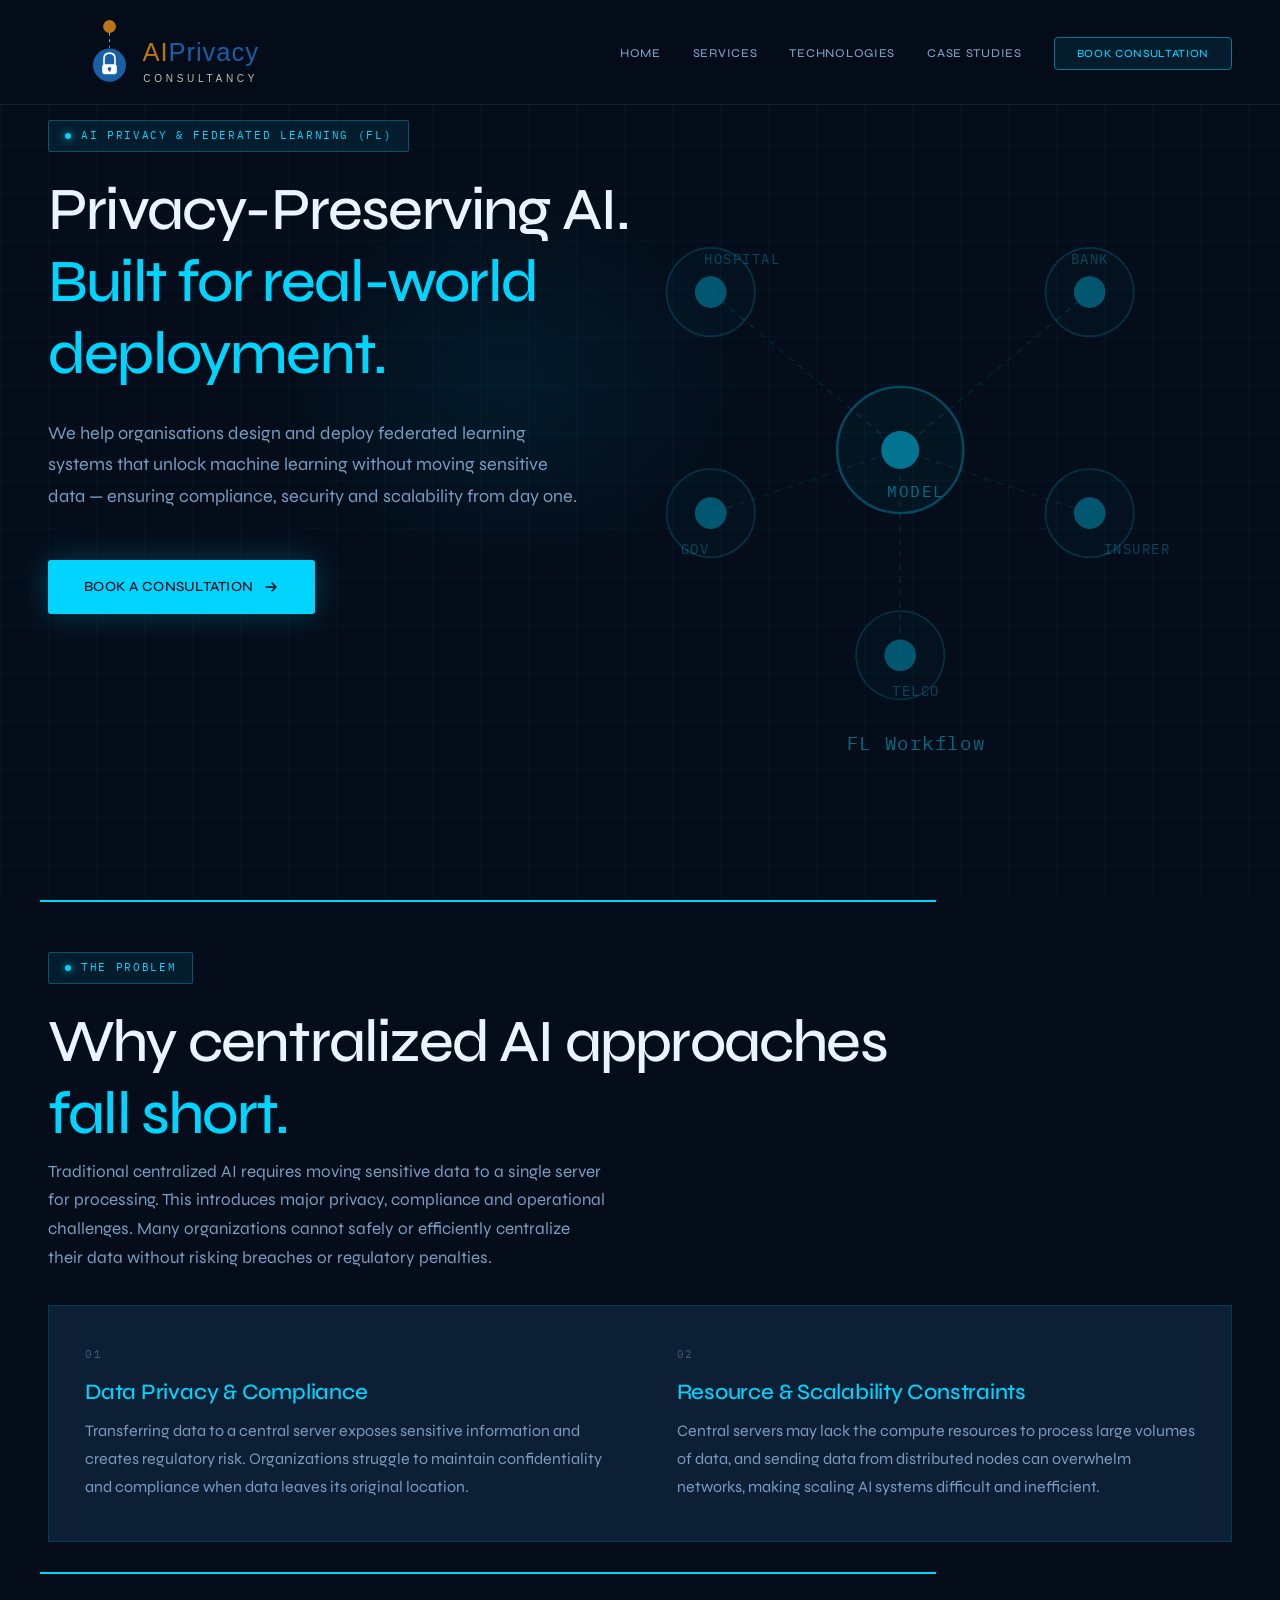
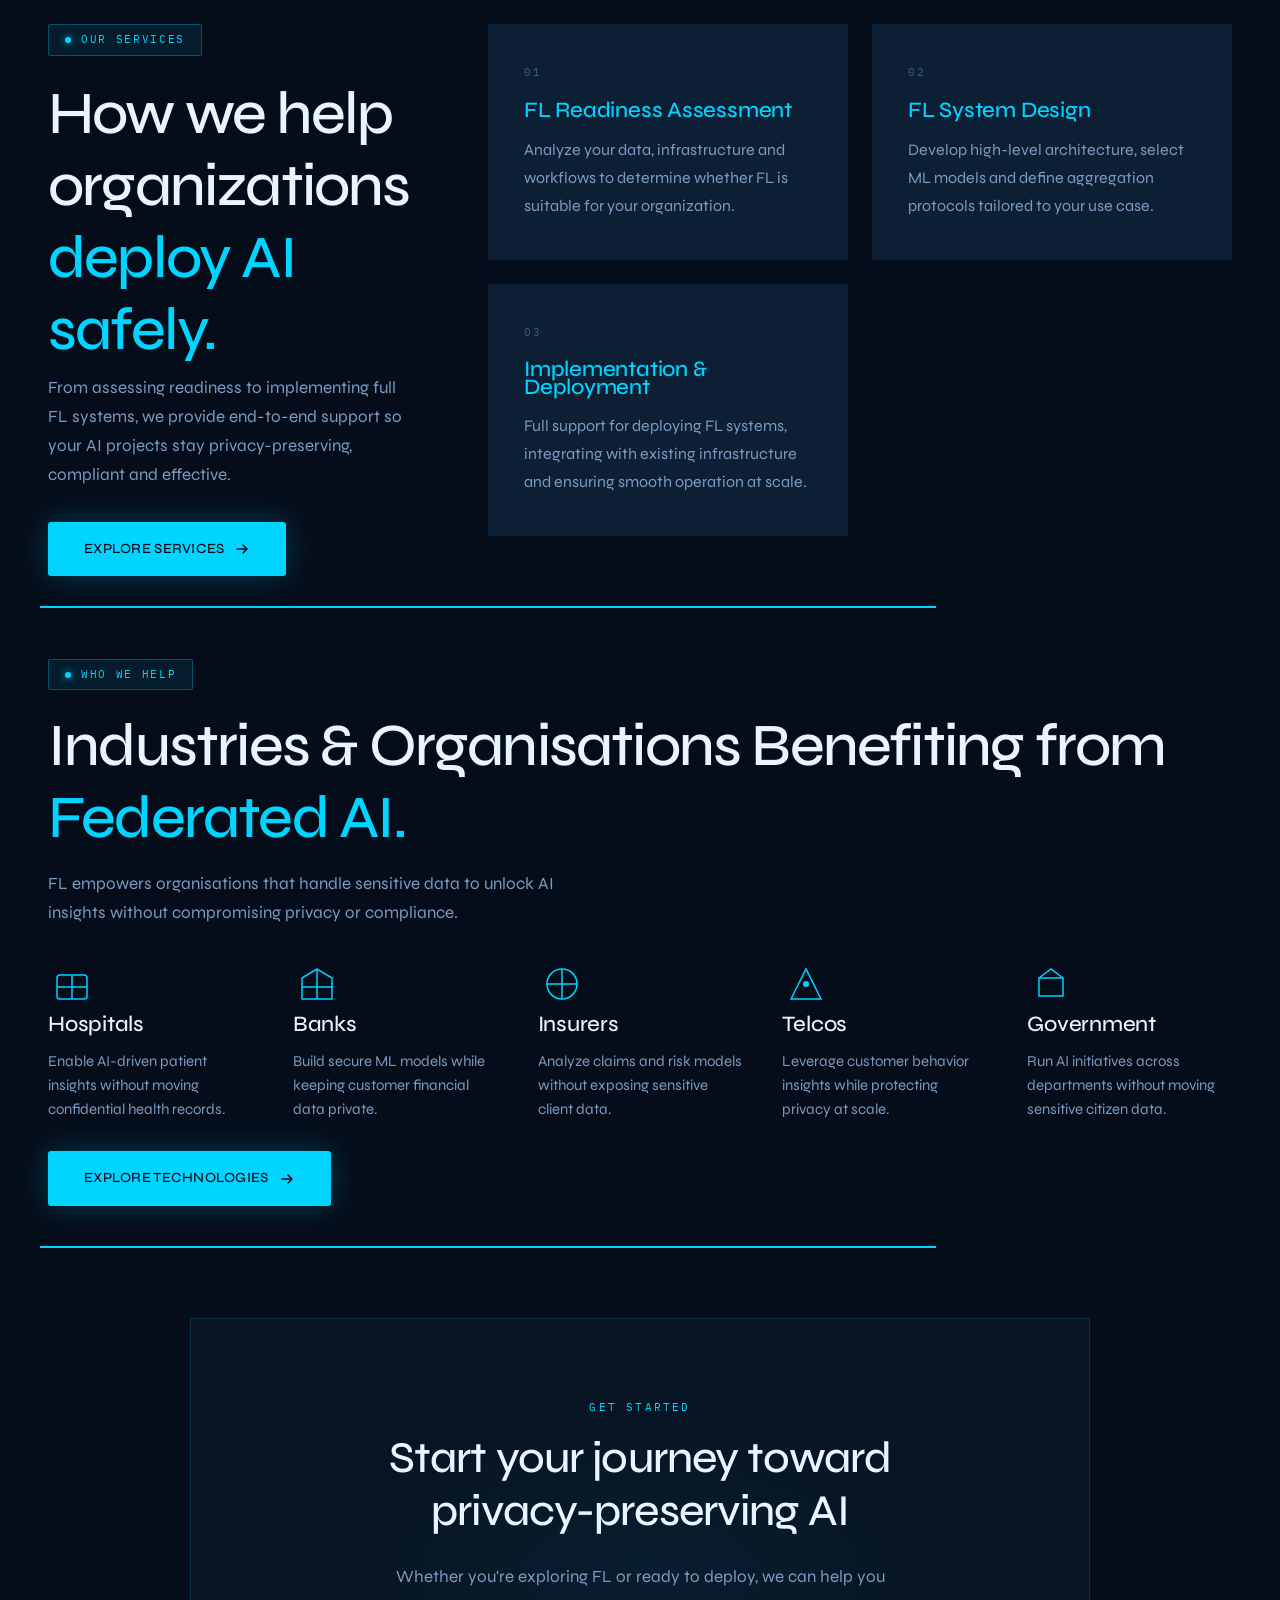
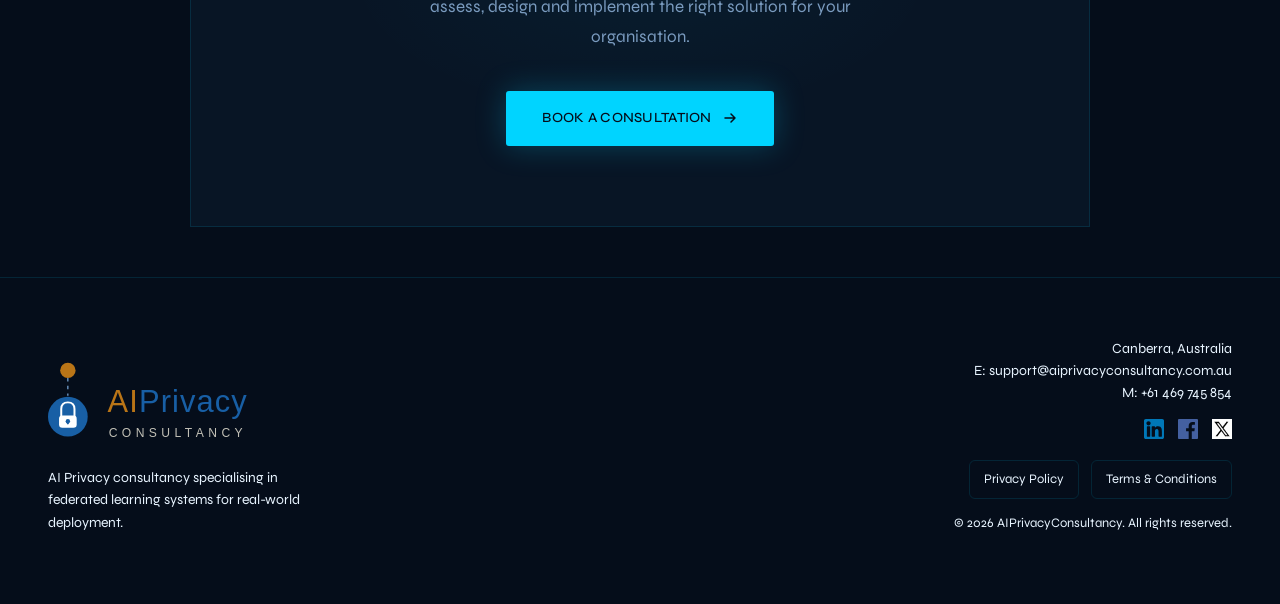
==== index.html @ d537af63 "privacy/terms page added" ====
<!DOCTYPE html>
<html lang="en">
<head>
  <meta charset="UTF-8">
  <meta name="viewport" content="width=device-width, initial-scale=1.0">
  <title>AI Privacy Consultancy</title>
  <link rel="icon" type="image/png" href="images/logo_header.png">
  <link rel="preconnect" href="https://fonts.googleapis.com">
  <link rel="preconnect" href="https://fonts.gstatic.com" crossorigin>
  <link href="https://fonts.googleapis.com/css2?family=Syne:wght@400;500;600;700;800&family=IBM+Plex+Mono:wght@300;400;500&display=swap" rel="stylesheet">
  
  <link rel="stylesheet" href="style.css">
</head>

<!-- ########################################################## -->

<body>

  <nav>
    <a href="index.html" class="logo">
      <img src="images/logo_2-cropped.svg" alt="AI Privacy Consultancy Logo" class="logo-img">
    </a>
    <ul>
      <li><a href="index.html">Home</a></li>
      <li><a href="services.html">Services</a></li>
      <li><a href="technologies.html">Technologies</a></li>
      <li><a href="case-studies.html">Case Studies</a></li>
      <li><a href="contact.html" class="nav-cta">Book Consultation</a></li>
    </ul>
  </nav>

  <!-- ########################################################## -->

  <section style="min-height:100vh; display:flex; align-items:flex-start; padding:120px 48px 80px;">
    <div class="glow-orb" style="width:500px; height:400px; top:20%; left:40%; transform:translateX(-50%);"></div>

    <div style="max-width:680px; position:relative; z-index:2; flex-shrink:0;">
      <div class="hero-badge">
        <span class="pulse-dot"></span>
         AI Privacy &amp; Federated Learning (FL)
      </div>

      <h1>
      Privacy-Preserving AI.<br>
      <span class="accent">Built for real-world deployment.</span>
      </h1>

      <!-- Subtext -->
      <p style="font-size:18px; max-width:540px; margin:28px 0 48px;">
        We help organisations design and deploy federated learning systems that unlock machine learning without moving sensitive data — ensuring compliance, security and scalability from day one.
      </p>

      <div style="display:flex; gap:16px; align-items:center; flex-wrap:wrap;">
        <a href="contact.html" class="btn-primary">
          Book a consultation
          <svg width="16" height="16" viewBox="0 0 16 16" fill="none"><path d="M3 8h10M9 4l4 4-4 4" stroke="currentColor" stroke-width="1.5" stroke-linecap="round" stroke-linejoin="round"/></svg>
        </a>
      </div>

    </div>

    
    <svg style="position:absolute; right:5%; top:50%; transform:translateY(-50%); width:600px; height:600px; opacity:0.6; pointer-events:none; z-index:1;" viewBox="0 0 380 380" fill="none">
      <line x1="180" y1="190" x2="60"  y2="90"  stroke="rgba(0,212,255,0.2)" stroke-width="1" stroke-dasharray="4 4"/>
      <line x1="180" y1="190" x2="300" y2="90"  stroke="rgba(0,212,255,0.2)" stroke-width="1" stroke-dasharray="4 4"/>
      <line x1="180" y1="190" x2="60"  y2="230" stroke="rgba(0,212,255,0.15)" stroke-width="1" stroke-dasharray="4 4"/>
      <line x1="180" y1="190" x2="300" y2="230" stroke="rgba(0,212,255,0.15)" stroke-width="1" stroke-dasharray="4 4"/>
      <line x1="180" y1="190" x2="180" y2="320" stroke="rgba(0,212,255,0.2)" stroke-width="1" stroke-dasharray="4 4"/>
      <circle cx="180" cy="190" r="40" fill="rgba(0,212,255,0.07)" stroke="rgba(0,212,255,0.5)" stroke-width="1.5"/>
      <circle cx="180" cy="190" r="12"  fill="rgba(0,212,255,0.85)"/>
      <circle cx="60"  cy="90"  r="28" fill="rgba(0,212,255,0.05)" stroke="rgba(0,212,255,0.3)" stroke-width="1"/>
      <circle cx="60"  cy="90"  r="10"  fill="rgba(0,212,255,0.6)"/>
      <circle cx="300" cy="90"  r="28" fill="rgba(0,212,255,0.05)" stroke="rgba(0,212,255,0.3)" stroke-width="1"/>
      <circle cx="300" cy="90"  r="10"  fill="rgba(0,212,255,0.6)"/>
      <circle cx="60"  cy="230" r="28" fill="rgba(0,212,255,0.05)" stroke="rgba(0,212,255,0.3)" stroke-width="1"/>
      <circle cx="60"  cy="230" r="10"  fill="rgba(0,212,255,0.6)"/>
      <circle cx="300" cy="230" r="28" fill="rgba(0,212,255,0.05)" stroke="rgba(0,212,255,0.3)" stroke-width="1"/>
      <circle cx="300" cy="230" r="10"  fill="rgba(0,212,255,0.6)"/>
      <circle cx="180" cy="320" r="28" fill="rgba(0,212,255,0.05)" stroke="rgba(0,212,255,0.3)" stroke-width="1"/>
      <circle cx="180" cy="320" r="10"  fill="rgba(0,212,255,0.6)"/>
      <text x="80"  y="72"  text-anchor="middle" font-family="IBM Plex Mono,monospace" font-size="9" fill="rgba(0,212,255,0.5)" letter-spacing="1">HOSPITAL</text>
      <text x="300" y="72"  text-anchor="middle" font-family="IBM Plex Mono,monospace" font-size="9" fill="rgba(0,212,255,0.5)" letter-spacing="1">BANK</text>
      <text x="50"  y="256" text-anchor="middle" font-family="IBM Plex Mono,monospace" font-size="9" fill="rgba(0,212,255,0.5)" letter-spacing="1">GOV</text>
      <text x="330" y="256" text-anchor="middle" font-family="IBM Plex Mono,monospace" font-size="9" fill="rgba(0,212,255,0.5)" letter-spacing="1">INSURER</text>
      <text x="190" y="346" text-anchor="middle" font-family="IBM Plex Mono,monospace" font-size="9" fill="rgba(0,212,255,0.5)" letter-spacing="1">TELCO</text>
      <text x="190" y="220" text-anchor="middle" font-family="IBM Plex Mono,monospace" font-size="10" fill="rgba(0,212,255,0.8)" letter-spacing="1">MODEL</text>
      <text x="190" y="380" text-anchor="middle" font-family="IBM Plex Mono,monospace" font-size="12" fill="rgba(0,212,255,0.8)" letter-spacing="1">FL Workflow</text>
      <circle cx="190" cy="190" r="50" fill="none" stroke="rgba(0,212,255,0.1)" stroke-width="1">
        <animate attributeName="r" values="50;72;50" dur="4s" repeatCount="indefinite"/>
        <animate attributeName="opacity" values="0.3;0;0.3" dur="4s" repeatCount="indefinite"/>
      </circle>
    </svg>
    
  </section>

  <hr>

  <!-- ########################################################## -->

  <section style="display:flex; flex-direction:column; align-items:flex-start; padding:30px 48px;">

  <!-- Section Label -->
  <div class="hero-badge">
        <span class="pulse-dot"></span>
         The Problem
  </div>

  <h1>
      Why centralized AI approaches<br>
      <span class="accent"> fall short.</span>
  </h1>
  
  <!-- Subtext -->
  <p class="section-sub">
    Traditional centralized AI requires moving sensitive data to a single server for processing. This introduces major privacy, compliance and operational challenges. Many organizations cannot safely or efficiently centralize their data without risking breaches or regulatory penalties.
  </p>
  
  <!-- Problem Points Grid -->
  <div class="services-grid">
    <div class="service-card fade-up stagger-1">
      <div class="service-num">01</div>
      <h3 class="accent"> Data Privacy & Compliance</h3>
      <p>Transferring data to a central server exposes sensitive information and creates regulatory risk. Organizations struggle to maintain confidentiality and compliance when data leaves its original location.</p>
    </div>
    <div class="service-card fade-up stagger-2">
      <div class="service-num">02</div>
      <h3  class="accent"> Resource & Scalability Constraints</h3>
      <p>Central servers may lack the compute resources to process large volumes of data, and sending data from distributed nodes can overwhelm networks, making scaling AI systems difficult and inefficient.</p>
    </div>
  </div>

</section>

 <hr>

  <!-- ########################################################## -->

 <section style="padding:30px 48px; display:flex; align-items:flex-start; gap:80px;">

  <!-- Left Column: Intro + Button -->
  <div style="flex:1 1 320px; max-width:360px;">
    

    <div class="hero-badge">
        <span class="pulse-dot"></span>
         Our Services
  </div>

    <h1>
      How we help organizations<br>
      <span class="accent"> deploy AI safely.</span>
    </h1>
    <p class="section-sub">
      From assessing readiness to implementing full FL systems, we provide end-to-end support so your AI projects stay privacy-preserving, compliant and effective.
    </p>
    <a href="services.html" class="btn-primary">
      Explore Services
      <svg width="16" height="16" viewBox="0 0 16 16" fill="none"><path d="M3 8h10M9 4l4 4-4 4" stroke="currentColor" stroke-width="1.5" stroke-linecap="round" stroke-linejoin="round"/></svg>
    </a>
  </div>

  <!-- Right Column: Services Cards -->
  <div style="flex:2 1 580px; display:grid; grid-template-columns:repeat(auto-fit, minmax(240px, 1fr)); gap:24px;">
    
    <div class="service-card fade-up stagger-1">
      <div class="service-num">01</div>
      <h3 class="accent"> FL Readiness Assessment</h3>
      <p>Analyze your data, infrastructure and workflows to determine whether FL is suitable for your organization.</p>
    </div>
    
    
    <div class="service-card fade-up stagger-3">
      <div class="service-num">02</div>
      <h3 class="accent"> FL System Design</h3>
      <p>Develop high-level architecture, select ML models and define aggregation protocols tailored to your use case.</p>
    </div>
    
    <div class="service-card fade-up stagger-4">
      <div class="service-num">03</div>
      <h3 class="accent"> Implementation & Deployment</h3>
      <p>Full support for deploying FL systems, integrating with existing infrastructure and ensuring smooth operation at scale.</p>
    </div>

  </div>

</section>

<hr>

<!-- ########################################################## -->

  <section class="who-we-help-section">
  <div class="section-inner">
    <!-- Section Label -->
    <div class="hero-badge">
      <span class="pulse-dot"></span>
      Who We Help
    </div>

    <!-- Heading -->
    <h1>
      Industries & Organisations Benefiting from
      <span class="accent" style="display:block;">Federated AI.</span>
    </h1>
    
    <!-- Subtext -->
    <p class="section-sub">
      FL empowers organisations that handle sensitive data to unlock AI insights without compromising privacy or compliance.
    </p>
    
    <!-- Grid -->
    <div class="who-help-grid">
      <!-- Hospitals -->
      <div class="who-help-card">
        <svg width="48" height="48" viewBox="0 0 64 64" fill="none">
          <rect x="12" y="20" width="40" height="32" rx="4" stroke="#00D4FF" stroke-width="2"/>
          <line x1="32" y1="20" x2="32" y2="52" stroke="#00D4FF" stroke-width="2"/>
          <line x1="12" y1="36" x2="52" y2="36" stroke="#00D4FF" stroke-width="2"/>
        </svg>
        <h3>Hospitals</h3>
        <p>Enable AI-driven patient insights without moving confidential health records.</p>
      </div>
      <!-- Banks -->
      <div class="who-help-card">
        <svg width="48" height="48" viewBox="0 0 64 64" fill="none">
          <polygon points="32,12 12,24 12,52 52,52 52,24" stroke="#00D4FF" stroke-width="2" fill="none"/>
          <line x1="32" y1="12" x2="32" y2="52" stroke="#00D4FF" stroke-width="2"/>
          <line x1="12" y1="36" x2="52" y2="36" stroke="#00D4FF" stroke-width="2"/>
        </svg>
        <h3>Banks</h3>
        <p>Build secure ML models while keeping customer financial data private.</p>
      </div>

      <!-- Insurers -->
      <div class="who-help-card">
        <svg width="48" height="48" viewBox="0 0 64 64" fill="none">
          <circle cx="32" cy="32" r="20" stroke="#00D4FF" stroke-width="2" fill="none"/>
          <line x1="32" y1="12" x2="32" y2="52" stroke="#00D4FF" stroke-width="2"/>
          <line x1="12" y1="32" x2="52" y2="32" stroke="#00D4FF" stroke-width="2"/>
        </svg>
        <h3>Insurers</h3>
        <p>Analyze claims and risk models without exposing sensitive client data.</p>
      </div>

      <!-- Telcos -->
      <div class="who-help-card">
        <svg width="48" height="48" viewBox="0 0 64 64" fill="none">
          <path d="M12 52 L32 12 L52 52 Z" stroke="#00D4FF" stroke-width="2" fill="none"/>
          <circle cx="32" cy="32" r="4" fill="#00D4FF"/>
        </svg>
        <h3>Telcos</h3>
        <p>Leverage customer behavior insights while protecting privacy at scale.</p>
      </div>

      <!-- Government -->
      <div class="who-help-card">
        <svg width="48" height="48" viewBox="0 0 64 64" fill="none">
          <rect x="16" y="24" width="32" height="24" stroke="#00D4FF" stroke-width="2" fill="none"/>
          <path d="M16 24 L32 12 L48 24" stroke="#00D4FF" stroke-width="2" fill="none"/>
        </svg>
        <h3>Government</h3>
        <p>Run AI initiatives across departments without moving sensitive citizen data.</p>
      </div>
    </div>
  </div>

  <a href="technologies.html" class="btn-primary" style="margin-left: 48px; margin-top: 30px;">
  Explore Technologies
  <svg width="16" height="16" viewBox="0 0 16 16" fill="none">
    <path d="M3 8h10M9 4l4 4-4 4" stroke="currentColor" stroke-width="1.5" stroke-linecap="round" stroke-linejoin="round"/>
  </svg>
</a>

</section>

 <hr>

 <!-- ########################################################## -->

<section style="padding:50px 48px; display:flex; justify-content:center; align-items:center;">
  
  <div style="position:relative; max-width:900px; width:100%; text-align:center; padding:80px 48px; border:1px solid var(--border); background:var(--navy-2); overflow:hidden;">
    
    <!-- Subtle glow background -->
    <div class="glow-orb" style="width:600px; height:300px; top:50%; left:50%; transform:translate(-50%, -50%); opacity:0.6;"></div>

    <!-- Content -->
    <div style="position:relative; z-index:2;">
      
      <span class="section-label">Get Started</span>
      
      <h2 style="max-width:640px; margin:0 auto 24px;">
        Start your journey toward privacy-preserving AI
      </h2>
      
      <p style="max-width:520px; margin:0 auto 40px; font-size:17px;">
        Whether you're exploring FL or ready to deploy, we can help you assess, design and implement the right solution for your organisation.
      </p>

      <!-- CTA Buttons -->
      <div style="display:flex; justify-content:center; gap:16px; flex-wrap:wrap;">
        
        <a href="contact.html" class="btn-primary">
          Book a consultation
          <svg width="16" height="16" viewBox="0 0 16 16" fill="none">
            <path d="M3 8h10M9 4l4 4-4 4" stroke="currentColor" stroke-width="1.5" stroke-linecap="round" stroke-linejoin="round"/>
          </svg>
        </a>

      </div>

    </div>

  </div>

</section>


 <!-- ########################################################## -->

<footer style="padding:60px 48px 30px; border-top:1px solid var(--border); background:var(--navy);">
  
  <!-- Top Row -->
  <div style="display:flex; justify-content:space-between; align-items:flex-end; flex-wrap:wrap; gap:40px; margin-bottom:40px;">
    
    <!-- Left: Logo + Tagline -->
    <div style="max-width:260px;">
      <div class="logo" style="margin-bottom:16px;">
        <img src="images/logo_2-cropped.svg" alt="AI Privacy Consultancy Logo" style="width:200px; height:100px;">
        
      </div>
      <p style="font-size:14px; line-height:1.6; color:var(--text-dim);">
        AI Privacy consultancy specialising in federated learning systems for real-world deployment.
      </p>
    </div>

    <!-- Right: Links -->
    <!-- Right: Contact + Links -->
<div style="display:flex; flex-direction:column; gap:14px; align-items:flex-end; text-align:right;">

  <!-- Contact Info -->
  <div style="font-size:14px; color:var(--text-dim); line-height:1.6;">
    <div>Canberra, Australia</div>
    <div>E: <a href="mailto:support@aiprivacyconsultancy.com.au" style="color:var(--text-dim); text-decoration:none;">support@aiprivacyconsultancy.com.au</a></div>
    <div>M: <a href="tel:+61469745854" style="color:var(--text-dim); text-decoration:none;">+61 469 745 854</a></div>
  </div>

  <!-- Social Icons -->
  <div style="display:flex; gap:14px;">
    <a href="https://www.linkedin.com/company/aiprivacyconsultancy/about/" target="_blank">
      <img src="images/linkedin.svg" alt="LinkedIn" style="width:20px;">
    </a>
    <a href="https://www.facebook.com/people/AIPrivacyConsultancy/61576410366729/" target="_blank">
      <img src="images/facebook.svg" alt="Facebook" style="width:20px;">
    </a>
    <a href="#" target="_blank">
      <img src="images/x_logo.svg" alt="X" style="width:20px;">
    </a>
  </div>

  <!-- Policy Buttons -->
<div style="display:flex; gap:12px; justify-content:flex-end; flex-wrap:wrap;">
  <a href="privacy.html" 
     style="font-size:13px; padding:8px 14px; border:1px solid var(--border); border-radius:6px; text-decoration:none; color:var(--text-dim); transition:all 0.2s;">
    Privacy Policy
  </a>

  <a href="terms.html" 
     style="font-size:13px; padding:8px 14px; border:1px solid var(--border); border-radius:6px; text-decoration:none; color:var(--text-dim); transition:all 0.2s;">
    Terms & Conditions
  </a>
</div>

  <!-- Copyright -->
  <span style="font-size:13px; color:var(--text-dim);">
    © 2026 AIPrivacyConsultancy. All rights reserved.
  </span>

</div>

  </div>

</footer>

  <script>
    const obs = new IntersectionObserver(
      entries => entries.forEach(e => e.isIntersecting && e.target.classList.add('visible')),
      { threshold: 0.1 }
    );
    document.querySelectorAll('.fade-up').forEach(el => obs.observe(el));
  </script>

</body>
</html>
---- style.css ----
*, *::before, *::after { box-sizing: border-box; margin: 0; padding: 0; }
    html { scroll-behavior: smooth; }
    a { text-decoration: none; }

    :root {
      --navy:          #050d1a;
      --navy-2:        #081525;
      --navy-3:        #0d1f35;
      --navy-4:        #132840;
      --cyan:          #00d4ff;
      --cyan-dim:      rgba(0,212,255,0.15);
      --cyan-glow:     rgba(0,212,255,0.08);
      --cyan-mid:      rgba(0,212,255,0.5);
      --text-primary:  #e8f4ff;
      --text-secondary:#7a9bbf;
      --text-muted:    #3d5a7a;
      --border:        rgba(0,212,255,0.12);
      --border-bright: rgba(0,212,255,0.3);
      --grid:          rgba(0,212,255,0.04);
      --font-display:  'Syne', sans-serif;
      --font-mono:     'IBM Plex Mono', monospace;
    }

    body {
      font-family: var(--font-display);
      background: var(--navy);
      color: var(--text-primary);
      overflow-x: hidden;
      line-height: 1.6;
    }

    body::before {
      content: '';
      position: fixed;
      inset: 0;
      background-image:
        linear-gradient(var(--grid) 1px, transparent 1px),
        linear-gradient(90deg, var(--grid) 1px, transparent 1px);
      background-size: 48px 48px;
      pointer-events: none;
      z-index: 0;
    }

    h1 {
      font-family: var(--font-display);
      font-size: 60px;
      font-weight: 500;
      line-height: 1.2;
      letter-spacing: -0.03em;
      color: var(--text-primary);

      margin-bottom: 8px;
    }
    .orange-text {
      color: #FFA95C; /* orange */
    }

    h2 {
      font-family: var(--font-display);
      font-size: 44px;
      font-weight: 500;
      line-height: 1.2;
      letter-spacing: -0.02em;
      color: var(--text-primary);
    }
    h3 {
      font-family: var(--font-display);
      font-size: 22px;
      font-weight: 500;
      line-height: 0.8;
      letter-spacing: -0.01em;
      color: var(--text-primary);
      margin-bottom: 16px; /* gap below the h3 */
    }

    hr {
        border: none;         /* remove default border */
        height: 2px;          /* thickness of the line */
        background-color: #00d4ff; /* match your accent color */
         margin: 0 0 20px 40px;
        width: 70%;           /* optional: make it shorter than full width */
    }

    .short-line {
      height: 2px;
      width: 500px;
      background-color: #00d4ff;
      margin: 30 60 20px 40px;
      margin-left: 0;
      border: none;
    }

    
    p { font-size: 16px; color: var(--text-secondary); line-height: 1.75; }
    .accent { color: var(--cyan); }

    /* ── Horizontal: rows slide apart ── */
@keyframes hRow1 {
  0%,30%  { transform:translateY(0); }
  60%,90% { transform:translateY(-28px); }
  95%,100%{ transform:translateY(0); }
}
@keyframes hRow2 {
  0%,100% { transform:translateY(0); }
}
@keyframes hRow3 {
  0%,30%  { transform:translateY(0); }
  60%,90% { transform:translateY(28px); }
  95%,100%{ transform:translateY(0); }
}
.hr1 { animation: hRow1 3.6s ease-in-out infinite; }
.hr2 { animation: hRow2 3.6s ease-in-out infinite; }
.hr3 { animation: hRow3 3.6s ease-in-out infinite; }

/* ── Vertical: columns slide apart ── */
@keyframes vCol1 {
  0%,30%  { transform:translateX(0); }
  60%,90% { transform:translateX(-26px); }
  95%,100%{ transform:translateX(0); }
}
@keyframes vCol2 {
  0%,100% { transform:translateX(0); }
}
@keyframes vCol3 {
  0%,30%  { transform:translateX(0); }
  60%,90% { transform:translateX(26px); }
  95%,100%{ transform:translateX(0); }
}
.vc1 { animation: vCol1 3.6s ease-in-out infinite; }
.vc2 { animation: vCol2 3.6s ease-in-out infinite; }
.vc3 { animation: vCol3 3.6s ease-in-out infinite; }

/* ── Hybrid: blocks scatter ── */
@keyframes cTL {
  0%,30%  { transform:translate(0,0); }
  60%,90% { transform:translate(-20px,-18px); }
  95%,100%{ transform:translate(0,0); }
}
@keyframes cTR {
  0%,30%  { transform:translate(0,0); }
  60%,90% { transform:translate(20px,-18px); }
  95%,100%{ transform:translate(0,0); }
}
@keyframes cBL {
  0%,30%  { transform:translate(0,0); }
  60%,90% { transform:translate(-20px,18px); }
  95%,100%{ transform:translate(0,0); }
}
@keyframes cBR {
  0%,30%  { transform:translate(0,0); }
  60%,90% { transform:translate(20px,18px); }
  95%,100%{ transform:translate(0,0); }
}
.cTL { animation: cTL 3.6s ease-in-out infinite; }
.cTR { animation: cTR 3.6s ease-in-out infinite; }
.cBL { animation: cBL 3.6s ease-in-out infinite; }
.cBR { animation: cBR 3.6s ease-in-out infinite; }

/* ── Differential Privacy: dots jitter ── */
@keyframes dpDot1 {
  0%,100% { transform:translate(0,0);      opacity:0.9; }
  25%     { transform:translate(6px,-8px); opacity:0.5; }
  50%     { transform:translate(-4px,5px); opacity:0.7; }
  75%     { transform:translate(8px,3px);  opacity:0.5; }
}
@keyframes dpDot2 {
  0%,100% { transform:translate(0,0);       opacity:0.9; }
  25%     { transform:translate(-7px,5px);  opacity:0.5; }
  50%     { transform:translate(5px,-6px);  opacity:0.7; }
  75%     { transform:translate(-3px,8px);  opacity:0.5; }
}
@keyframes dpDot3 {
  0%,100% { transform:translate(0,0);        opacity:0.9; }
  25%     { transform:translate(4px,7px);    opacity:0.5; }
  50%     { transform:translate(-6px,-4px);  opacity:0.7; }
  75%     { transform:translate(7px,-6px);   opacity:0.5; }
}
@keyframes dpDot4 {
  0%,100% { transform:translate(0,0);        opacity:0.9; }
  25%     { transform:translate(-5px,-6px);  opacity:0.5; }
  50%     { transform:translate(8px,4px);    opacity:0.7; }
  75%     { transform:translate(-6px,-3px);  opacity:0.5; }
}
@keyframes dpDot5 {
  0%,100% { transform:translate(0,0);       opacity:0.9; }
  25%     { transform:translate(7px,6px);   opacity:0.5; }
  50%     { transform:translate(-5px,7px);  opacity:0.7; }
  75%     { transform:translate(4px,-8px);  opacity:0.5; }
}
@keyframes dpDot6 {
  0%,100% { transform:translate(0,0);        opacity:0.9; }
  25%     { transform:translate(-8px,3px);   opacity:0.5; }
  50%     { transform:translate(6px,-5px);   opacity:0.7; }
  75%     { transform:translate(-4px,6px);   opacity:0.5; }
}
.dp1 { animation: dpDot1 2.8s ease-in-out infinite; }
.dp2 { animation: dpDot2 2.8s ease-in-out infinite 0.3s; }
.dp3 { animation: dpDot3 2.8s ease-in-out infinite 0.6s; }
.dp4 { animation: dpDot4 2.8s ease-in-out infinite 0.9s; }
.dp5 { animation: dpDot5 2.8s ease-in-out infinite 1.2s; }
.dp6 { animation: dpDot6 2.8s ease-in-out infinite 1.5s; }

/* ── Masking: values redact in sequence ── */
@keyframes maskFade {
  0%,15%  { opacity:1; }
  30%,85% { opacity:0; }
  100%    { opacity:1; }
}
@keyframes maskBar {
  0%,15%  { opacity:0; }
  30%,85% { opacity:1; }
  100%    { opacity:0; }
}
.mv1 { animation: maskFade 4s ease-in-out infinite 0s; }
.mb1 { animation: maskBar  4s ease-in-out infinite 0s; }
.mv2 { animation: maskFade 4s ease-in-out infinite 0.6s; }
.mb2 { animation: maskBar  4s ease-in-out infinite 0.6s; }
.mv3 { animation: maskFade 4s ease-in-out infinite 1.2s; }
.mb3 { animation: maskBar  4s ease-in-out infinite 1.2s; }
.mv4 { animation: maskFade 4s ease-in-out infinite 1.8s; }
.mb4 { animation: maskBar  4s ease-in-out infinite 1.8s; }

/* ── Homomorphic Encryption ── */
@keyframes heLockPulse {
  0%,100% { stroke:rgba(255,107,43,0.5); }
  50%     { stroke:rgba(255,107,43,1); }
}
@keyframes heFlowIn {
  0%    { transform:translateX(0);    opacity:1; }
  40%   { transform:translateX(28px); opacity:0; }
  41%   { transform:translateX(0);    opacity:0; }
  100%  { transform:translateX(0);    opacity:1; }
}
@keyframes heFlowOut {
  0%,50% { transform:translateX(0);    opacity:0; }
  55%    { transform:translateX(-10px);opacity:0; }
  90%    { transform:translateX(28px); opacity:1; }
  100%   { transform:translateX(28px); opacity:1; }
}
@keyframes heGlow {
  0%,100% { fill:rgba(255,107,43,0.06); }
  50%     { fill:rgba(255,107,43,0.14); }
}
.he-lock { animation: heLockPulse 2s ease-in-out infinite; }
.he-box  { animation: heGlow      2s ease-in-out infinite; }
.he-in   { animation: heFlowIn    3s ease-in-out infinite; }
.he-out  { animation: heFlowOut   3s ease-in-out infinite; }

/* ── FedAvg: arrows flow in, server pulses ── */
@keyframes fedAvgFlow1 {
  0%,20%  { stroke-dashoffset:60; opacity:0.2; }
  50%,80% { stroke-dashoffset:0;  opacity:1; }
  100%    { stroke-dashoffset:60; opacity:0.2; }
}
@keyframes fedAvgFlow2 {
  0%,20%  { stroke-dashoffset:60; opacity:0.2; }
  50%,80% { stroke-dashoffset:0;  opacity:1; }
  100%    { stroke-dashoffset:60; opacity:0.2; }
}
@keyframes fedAvgFlow3 {
  0%,20%  { stroke-dashoffset:60; opacity:0.2; }
  50%,80% { stroke-dashoffset:0;  opacity:1; }
  100%    { stroke-dashoffset:60; opacity:0.2; }
}
@keyframes fedAvgFlow4 {
  0%,20%  { stroke-dashoffset:60; opacity:0.2; }
  50%,80% { stroke-dashoffset:0;  opacity:1; }
  100%    { stroke-dashoffset:60; opacity:0.2; }
}
@keyframes serverPulse {
  0%,40%  { r:18; opacity:0.6; }
  65%,80% { r:22; opacity:1; }
  100%    { r:18; opacity:0.6; }
}
@keyframes clientPop {
  0%,100% { opacity:0.5; }
  50%     { opacity:1; }
}
.fa-line1  { stroke-dasharray:60; animation: fedAvgFlow1 3s ease-in-out infinite 0s; }
.fa-line2  { stroke-dasharray:60; animation: fedAvgFlow2 3s ease-in-out infinite 0.15s; }
.fa-line3  { stroke-dasharray:60; animation: fedAvgFlow3 3s ease-in-out infinite 0.3s; }
.fa-line4  { stroke-dasharray:60; animation: fedAvgFlow4 3s ease-in-out infinite 0.45s; }
.fa-server { animation: serverPulse 3s ease-in-out infinite; }
.fa-client { animation: clientPop  3s ease-in-out infinite; }
.fa-client:nth-child(2) { animation-delay:0.1s; }
.fa-client:nth-child(3) { animation-delay:0.2s; }
.fa-client:nth-child(4) { animation-delay:0.3s; }
.fa-client:nth-child(5) { animation-delay:0.4s; }

/* ── FedProx: clients drift then spring back ── */
@keyframes proxClientDrift {
  0%,100% { transform:translate(0,0); }
  40%,60% { transform:translate(var(--dx),var(--dy)); }
}
@keyframes proxSpring {
  0%,100% { opacity:0.15; stroke-width:0.8; }
  40%,60% { opacity:0.7;  stroke-width:1.5; }
}
@keyframes proxGlobalPulse {
  0%,100% { opacity:0.7; }
  50%     { opacity:1; }
}
.fp-c1     { animation: proxClientDrift 3.5s ease-in-out infinite;       --dx:-14px; --dy:-10px; }
.fp-c2     { animation: proxClientDrift 3.5s ease-in-out infinite 0.4s;  --dx:14px;  --dy:-12px; }
.fp-c3     { animation: proxClientDrift 3.5s ease-in-out infinite 0.8s;  --dx:-16px; --dy:10px; }
.fp-c4     { animation: proxClientDrift 3.5s ease-in-out infinite 1.2s;  --dx:12px;  --dy:12px; }
.fp-s1     { animation: proxSpring      3.5s ease-in-out infinite; }
.fp-s2     { animation: proxSpring      3.5s ease-in-out infinite 0.4s; }
.fp-s3     { animation: proxSpring      3.5s ease-in-out infinite 0.8s; }
.fp-s4     { animation: proxSpring      3.5s ease-in-out infinite 1.2s; }
.fp-global { animation: proxGlobalPulse 3.5s ease-in-out infinite; }

    /* ML Models Section */
.ms-badge {
  display: inline-flex; align-items: center; gap: 8px;
  border: 1px solid rgba(0,212,255,0.3);
  color: rgba(0,212,255,0.85);
  font-family: 'IBM Plex Mono', monospace;
  font-size: 11px; letter-spacing: 0.08em;
  padding: 6px 14px; margin-bottom: 20px;
}

.ms-card {
  border: 1px solid rgba(255,107,43,0.15);
  background: rgba(255,107,43,0.03);
  padding: 32px;
  display: flex;
  gap: 28px;
  align-items: flex-start;
}

.ms-num {
  font-family: 'IBM Plex Mono', monospace;
  font-size: 10px; letter-spacing: 0.1em;
  color: rgba(0,212,255,0.4);
  margin-bottom: 8px;
}

.ms-card h3 {
  font-size: 22px; font-weight: 500;
  color: var(--text-primary); margin: 0 0 10px;
}

.ms-card p {
  font-size: 16px; color: var(--text-secondary);
  line-height: 1.75; margin: 0;
 
}

/* ── Contact form page ── */
@keyframes formFadeUp {
  from { opacity:0; transform:translateY(14px); }
  to   { opacity:1; transform:translateY(0); }
}

.cf-wrap {
  display:flex; align-items:flex-start;
  justify-content:space-between;
  padding:120px 48px 100px; gap:80px;
  max-width:1200px; margin:0 auto;
}

/* left panel */
.cf-left { max-width:380px; flex-shrink:0; }
.cf-left .hero-badge {
  opacity:0; animation:formFadeUp 0.5s ease forwards 0.1s;
}
.cf-left h1 {
  opacity:0; animation:formFadeUp 0.5s ease forwards 0.25s;
}
.cf-left p {
  opacity:0; animation:formFadeUp 0.5s ease forwards 0.4s;
}
.cf-trust { margin-top:40px; display:flex; flex-direction:column; gap:0; }
.cf-trust-item {
  display:flex; align-items:flex-start; gap:14px;
  padding:16px 0;
  border-bottom:1px solid rgba(255,107,43,0.08);
  opacity:0; animation:formFadeUp 0.5s ease forwards;
}
.cf-trust-item:first-child { border-top:1px solid rgba(255,107,43,0.08); }
.cf-trust-item:nth-child(1) { animation-delay:0.5s; }
.cf-trust-item:nth-child(2) { animation-delay:0.65s; }
.cf-trust-item:nth-child(3) { animation-delay:0.8s; }
.cf-trust-icon {
  width:32px; height:32px; flex-shrink:0;
  border:1px solid rgba(0,212,255,0.2);
  background:rgba(0,212,255,0.04);
  display:flex; align-items:center; justify-content:center;
}
.cf-trust-title {
  font-family:'Syne',sans-serif; font-size:16px; font-weight:500;
  color:rgba(220,230,255,0.9); display:block; margin-bottom:3px;
}
.cf-trust-desc {
  font-family:'IBM Plex Mono',monospace; font-size:12px;
  color:rgba(180,200,230,0.4); line-height:1.6;
}

/* right: form */
.cf-form-wrap {
  flex:1; min-width:0;
  border:1px solid rgba(255,107,43,0.15);
  background:rgba(255,107,43,0.03);
  padding:40px;
  opacity:0; animation:formFadeUp 0.6s ease forwards 0.3s;
}

/* two-col row */
.cf-row {
  display:grid; grid-template-columns:1fr 1fr;
  gap:16px; margin-bottom:16px;
}
.cf-row.full { grid-template-columns:1fr; }

/* field */
.cf-field { display:flex; flex-direction:column; gap:6px; }
.cf-label {
  font-family:'IBM Plex Mono',monospace; font-size:12px;
  letter-spacing:0.08em; color:rgba(0,212,255,0.5);
  text-transform:uppercase;
}
.cf-input,
.cf-select,
.cf-textarea {
  background:rgba(255,255,255,0.03);
  border:1px solid rgba(180,200,230,0.12);
  color:rgba(220,230,255,0.85);
  font-family:'IBM Plex Mono',monospace; font-size:12px;
  padding:10px 14px; outline:none;
  transition:border-color 0.2s;
  width:100%; box-sizing:border-box;
  -webkit-appearance:none; appearance:none;
}
.cf-input:focus,
.cf-select:focus,
.cf-textarea:focus {
  border-color:rgba(0,212,255,0.45);
}
.cf-input::placeholder,
.cf-textarea::placeholder { color:rgba(180,200,230,0.2); }
.cf-textarea { resize:vertical; min-height:100px; line-height:1.7; }
.cf-select { cursor:pointer; }
.cf-select option { background:#0d1428; color:rgba(220,230,255,0.85); }

/* pill selectors */
.cf-pills { display:flex; flex-wrap:wrap; gap:8px; }
.cf-pill-input { display:none; }
.cf-pill-label {
  font-family:'IBM Plex Mono',monospace; font-size:12px;
  letter-spacing:0.05em; color:rgba(180,200,230,0.5);
  border:1px solid rgba(180,200,230,0.12);
  padding:6px 14px; cursor:pointer;
  transition:all 0.2s;
}
.cf-pill-input:checked + .cf-pill-label {
  color:rgba(255,107,43,0.9);
  border-color:rgba(255,107,43,0.5);
  background:rgba(255,107,43,0.08);
}
.cf-pill-label:hover {
  border-color:rgba(255,107,43,0.3);
  color:rgba(255,107,43,0.7);
}

/* Container */
.policy-container {
  padding: 150px 48px;
  max-width: 900px;
  margin: 0 auto;
}

/* Main Title */
.policy-title {
  font-family: 'Syne', sans-serif;
  font-size: clamp(32px, 4vw, 42px);
  font-weight: 500;
  color: var(--text);
  margin-bottom: 20px;
}

/* Intro paragraph */
.policy-intro {
  font-size: 16px;
  line-height: 1.8;
  color: var(--text-secondary);
  margin-bottom: 40px;
}

/* Section headings */
.policy-heading {
  font-family: 'Syne', sans-serif;
  font-size: clamp(20px, 2.5vw, 28px);
  font-weight: 500;
  color: var(--text);
  margin-top: 50px;
  margin-bottom: 12px;
  letter-spacing: -0.3px;
}

/* Body text */
.policy-text {
  font-size: 15.5px;
  line-height: 1.8;
  color: var(--text-secondary);
  margin-bottom: 14px;
}

/* Lists */
.policy-list {
  padding-left: 20px;
  margin-bottom: 10px;
}

.policy-list li {
  font-size: 15.5px;
  line-height: 1.8;
  color: var(--text-secondary);
  margin-bottom: 8px;
}

/* Bold labels */
.policy-list strong {
  color: var(--text);
  font-weight: 500;
}

/* Contact block */
.policy-contact {
  font-size: 15.5px;
  line-height: 1.8;
  color: var(--text-dim);
  margin-top: 10px;
}

/* Effective date */
.policy-date {
  margin-top: 40px;
  font-size: 13px;
  color: var(--text-dim);
}

/* submit */
.cf-submit {
  width:100%; margin-top:28px;
  background:#ff6b2b; border:none;
  color:#fff; font-family:'Syne',sans-serif;
  font-size:16px; font-weight:500;
  padding:16px 24px; cursor:pointer;
  display:flex; align-items:center; justify-content:center; gap:10px;
  transition:opacity 0.2s;
  letter-spacing:0.04em;
}
.cf-submit:hover { opacity:0.88; }

/* section divider label */
.cf-section-label {
  font-family:'IBM Plex Mono',monospace; font-size:16px;
  font-weight: 700; /* makes it bold */
  letter-spacing:0.12em; color:rgba(0,212,255,0.3);
  text-transform:uppercase; margin:24px 0 14px;
  padding-bottom:8px;
  border-bottom:1px solid rgba(0,212,255,0.08);
}
/* ── About page ── */
@keyframes aboutFadeUp {
  from { opacity:0; transform:translateY(14px); }
  to   { opacity:1; transform:translateY(0); }
}

.ab-badge  { opacity:0; animation:aboutFadeUp 0.5s ease forwards 0.1s; }
.ab-h1     { opacity:0; animation:aboutFadeUp 0.5s ease forwards 0.25s; }
.ab-sub    { opacity:0; animation:aboutFadeUp 0.5s ease forwards 0.4s; }

/* intro section */
.ab-intro-wrap {
  padding:80px 48px;
  max-width:820px;
  margin:0 auto;
}
.ab-intro-wrap h2 {
  font-family:'Syne',sans-serif; font-size:28px; font-weight:800;
  color:#eef2ff; margin:0 0 20px;
}
.ab-intro-wrap p {
  font-family:'IBM Plex Mono',monospace; font-size:13px;
  color:rgba(180,200,230,0.65); line-height:1.9; margin:0 0 18px;
}
.ab-intro-wrap p:last-child { margin:0; }

/* expertise grid */
.ab-expertise {
  padding:60px 48px 80px;
  background:rgba(0,212,255,0.02);
  border-top:1px solid rgba(255,107,43,0.08);
  border-bottom:1px solid rgba(255,107,43,0.08);
}
.ab-expertise-grid {
  display:grid; grid-template-columns:repeat(3,1fr);
  gap:16px; max-width:1100px; margin:28px auto 0;
}
.ab-exp-card {
  border:1px solid rgba(255,107,43,0.15);
  background:rgba(255,107,43,0.03);
  padding:22px 20px;
  opacity:0; animation:aboutFadeUp 0.4s ease forwards;
}
.ab-exp-card:nth-child(1){ animation-delay:0.1s; }
.ab-exp-card:nth-child(2){ animation-delay:0.2s; }
.ab-exp-card:nth-child(3){ animation-delay:0.3s; }
.ab-exp-card:nth-child(4){ animation-delay:0.4s; }
.ab-exp-card:nth-child(5){ animation-delay:0.5s; }
.ab-exp-card:nth-child(6){ animation-delay:0.6s; }
.ab-exp-card h4 {
  font-family:'Syne',sans-serif; font-size:13px; font-weight:700;
  color:#ff6b2b; margin:0 0 8px;
}
.ab-exp-card p {
  font-family:'IBM Plex Mono',monospace; font-size:11px;
  color:rgba(180,200,230,0.5); line-height:1.75; margin:0;
}

/* background / timeline */
.ab-timeline {
  padding:80px 48px;
  max-width:820px; margin:0 auto;
}
.ab-timeline h2 {
  font-family:'Syne',sans-serif; font-size:28px; font-weight:800;
  color:#eef2ff; margin:0 0 36px;
}
.ab-tl-items { display:flex; flex-direction:column; gap:0; }
.ab-tl-item {
  display:flex; gap:28px; align-items:flex-start;
  padding:22px 0;
  border-bottom:1px solid rgba(255,107,43,0.08);
  opacity:0; animation:aboutFadeUp 0.4s ease forwards;
}
.ab-tl-item:first-child { border-top:1px solid rgba(255,107,43,0.08); }
.ab-tl-item:nth-child(1){ animation-delay:0.1s; }
.ab-tl-item:nth-child(2){ animation-delay:0.25s; }
.ab-tl-item:nth-child(3){ animation-delay:0.4s; }
.ab-tl-item:nth-child(4){ animation-delay:0.55s; }
.ab-tl-year {
  font-family:'IBM Plex Mono',monospace; font-size:11px;
  color:rgba(0,212,255,0.4); width:56px; flex-shrink:0; padding-top:3px;
}
.ab-tl-content h5 {
  font-family:'Syne',sans-serif; font-size:14px; font-weight:700;
  color:rgba(220,230,255,0.9); margin:0 0 4px;
}
.ab-tl-content .ab-tl-org {
  font-family:'IBM Plex Mono',monospace; font-size:10.5px;
  color:rgba(255,107,43,0.6); display:block; margin-bottom:6px;
}
.ab-tl-content p {
  font-family:'IBM Plex Mono',monospace; font-size:11.5px;
  color:rgba(180,200,230,0.5); line-height:1.75; margin:0;
}

/* why FL section */
.ab-why {
  padding:80px 48px;
  background:rgba(0,212,255,0.02);
  border-top:1px solid rgba(255,107,43,0.08);
}
.ab-why-inner {
  max-width:820px; margin:0 auto;
  border-left:2px solid rgba(255,107,43,0.3);
  padding-left:32px;
}
.ab-why-inner h2 {
  font-family:'Syne',sans-serif; font-size:28px; font-weight:800;
  color:#eef2ff; margin:0 0 20px;
}
.ab-why-inner p {
  font-family:'IBM Plex Mono',monospace; font-size:13px;
  color:rgba(180,200,230,0.65); line-height:1.9; margin:0 0 16px;
}
.ab-why-inner p:last-child { margin:0; }

/* CTA block */
.ab-cta {
  padding:80px 48px;
  display:flex; justify-content:center;
}
.ab-cta-inner {
  max-width:860px; width:100%; text-align:center;
  padding:72px 48px;
  border:1px solid var(--border);
  background:var(--navy-2);
  position:relative; overflow:hidden;
}

/* ── Case Studies hero ── */
@keyframes cshFadeUp {
  from { opacity:0; transform:translateY(12px); }
  to   { opacity:1; transform:translateY(0); }
}
@keyframes cshSlideIn {
  from { opacity:0; transform:translateX(16px); }
  to   { opacity:1; transform:translateX(0); }
}

.csh-badge {
  opacity:0; animation:cshFadeUp 0.5s ease forwards 0.1s;
}
.csh-h1 {
  opacity:0; animation:cshFadeUp 0.5s ease forwards 0.25s;
}
.csh-sub {
  opacity:0; animation:cshFadeUp 0.5s ease forwards 0.4s;
}

.csh-case {
  border:1px solid rgba(255,107,43,0.15);
  background:rgba(255,107,43,0.03);
  padding:20px 22px;
  display:flex; gap:16px; align-items:flex-start;
  opacity:0; animation:cshSlideIn 0.5s ease forwards;
}
.csh-case:nth-child(1) { animation-delay:0.55s; }
.csh-case:nth-child(2) { animation-delay:0.75s; }

.csh-case-num {
  font-family:'IBM Plex Mono',monospace; font-size:11px;
  color:rgba(0,212,255,0.35); flex-shrink:0; padding-top:2px;
}
.csh-case-tag {
  font-family:'IBM Plex Mono',monospace; font-size:9px;
  letter-spacing:0.1em; color:rgba(0,212,255,0.5);
  text-transform:uppercase; display:block; margin-bottom:6px;
}
.csh-case-title {
  font-family:'Syne',sans-serif; font-size:16px; font-weight:500;
  color:rgba(220,230,255,0.9); display:block;
  margin-bottom:6px; line-height:1.3;
}
.csh-case-meta {
  display:flex; gap:10px; flex-wrap:wrap; margin-top:8px;
}
.csh-case-pill {
  font-family:'IBM Plex Mono',monospace; font-size:9px;
  color:rgba(255,107,43,0.7); border:1px solid rgba(255,107,43,0.2);
  padding:2px 8px; letter-spacing:0.05em;
}
.csh-dot {
  width:6px; height:6px; border-radius:50%;
  background:rgba(255,107,43,0.6); flex-shrink:0; margin-top:4px;
  animation:dotBlink 2s ease-in-out infinite;
}
.csh-case:nth-child(1) .csh-dot { animation-delay:0s; }
.csh-case:nth-child(2) .csh-dot { animation-delay:0.8s; }

/* NN animation */
.nn-edge   { stroke: rgba(0,212,255,0.15); stroke-width: 0.8; }
.nn-node   { fill: none; stroke: rgba(0,212,255,0.5); stroke-width: 1; }
.nn-active { animation: nnPulse 2.4s ease-in-out infinite; }
.nn-active:nth-child(1) { animation-delay: 0s; }
.nn-active:nth-child(2) { animation-delay: 0.3s; }
.nn-active:nth-child(3) { animation-delay: 0.6s; }
@keyframes nnPulse {
  0%,100% { stroke: rgba(0,212,255,0.35); fill: rgba(0,212,255,0.04); }
  40%     { stroke: rgba(0,212,255,1);    fill: rgba(0,212,255,0.18); }
}

/* Sigmoid animation */
.sig-path {
  stroke: #ff6b2b; stroke-width: 1.8; fill: none;
  stroke-dasharray: 200; stroke-dashoffset: 200;
  animation: drawSig 2s ease forwards 0.3s;
}
@keyframes drawSig { to { stroke-dashoffset: 0; } }

.sig-dot {
  fill: #ff6b2b; opacity: 0;
  animation: dotFade 0.3s ease forwards 2.1s;
}
@keyframes dotFade { to { opacity: 1; } }

/* CNN animation */
.cnn-layer { opacity: 0; animation: cnnSlide 0.5s ease forwards; }
.cnn-layer:nth-child(1) { animation-delay: 0.1s; }
.cnn-layer:nth-child(2) { animation-delay: 0.4s; }
.cnn-layer:nth-child(3) { animation-delay: 0.7s; }
.cnn-layer:nth-child(4) { animation-delay: 1.0s; }
@keyframes cnnSlide {
  from { opacity: 0; transform: translateX(-6px); }
  to   { opacity: 1; transform: translateX(0); }
}

/* ── Case Studies hero ── */
@keyframes cshFadeUp {
  from { opacity:0; transform:translateY(12px); }
  to   { opacity:1; transform:translateY(0); }
}
@keyframes cshSlideIn {
  from { opacity:0; transform:translateX(16px); }
  to   { opacity:1; transform:translateX(0); }
}

.csh-badge {
  opacity:0; animation:cshFadeUp 0.5s ease forwards 0.1s;
}
.csh-h1 {
  opacity:0; animation:cshFadeUp 0.5s ease forwards 0.25s;
}
.csh-sub {
  opacity:0; animation:cshFadeUp 0.5s ease forwards 0.4s;
}

.csh-case {
  border:1px solid rgba(255,107,43,0.15);
  background:rgba(255,107,43,0.03);
  padding:20px 22px;
  display:flex; gap:16px; align-items:flex-start;
  opacity:0; animation:cshSlideIn 0.5s ease forwards;
}
.csh-case:nth-child(1) { animation-delay:0.55s; }
.csh-case:nth-child(2) { animation-delay:0.75s; }

.csh-case-num {
  font-family:'IBM Plex Mono',monospace; font-size:11px;
  color:rgba(0,212,255,0.35); flex-shrink:0; padding-top:2px;
}
.csh-case-tag {
  font-family:'IBM Plex Mono',monospace; font-size:9px;
  letter-spacing:0.1em; color:rgba(0,212,255,0.5);
  text-transform:uppercase; display:block; margin-bottom:6px;
}
.csh-case-title {
  font-family:'Syne',sans-serif; font-size:14px; font-weight:700;
  color:rgba(220,230,255,0.9); display:block;
  margin-bottom:6px; line-height:1.3;
}
.csh-case-meta {
  display:flex; gap:10px; flex-wrap:wrap; margin-top:8px;
}
.csh-case-pill {
  font-family:'IBM Plex Mono',monospace; font-size:9px;
  color:rgba(255,107,43,0.7); border:1px solid rgba(255,107,43,0.2);
  padding:2px 8px; letter-spacing:0.05em;
}
.csh-dot {
  width:6px; height:6px; border-radius:50%;
  background:rgba(255,107,43,0.6); flex-shrink:0; margin-top:4px;
  animation:dotBlink 2s ease-in-out infinite;
}
.csh-case:nth-child(1) .csh-dot { animation-delay:0s; }
.csh-case:nth-child(2) .csh-dot { animation-delay:0.8s; }

/* Decision Tree animation */
.dt-node { opacity: 0; animation: dtPop 0.35s ease forwards; }
.dt-node:nth-child(1) { animation-delay: 0.1s; }
.dt-node:nth-child(2) { animation-delay: 0.55s; }
.dt-node:nth-child(3) { animation-delay: 0.55s; }
.dt-node:nth-child(4) { animation-delay: 1.0s; }
.dt-node:nth-child(5) { animation-delay: 1.0s; }
.dt-node:nth-child(6) { animation-delay: 1.0s; }
@keyframes dtPop {
  from { opacity: 0; transform: scale(0.7); }
  to   { opacity: 1; transform: scale(1); }
}

.dt-edge {
  stroke: rgba(255,107,43,0.3); stroke-width: 0.8;
  stroke-dasharray: 40; stroke-dashoffset: 40;
  animation: dtEdge 0.3s ease forwards;
}
.dt-edge:nth-child(7)  { animation-delay: 0.5s; }
.dt-edge:nth-child(8)  { animation-delay: 0.5s; }
.dt-edge:nth-child(9)  { animation-delay: 0.95s; }
.dt-edge:nth-child(10) { animation-delay: 0.95s; }
.dt-edge:nth-child(11) { animation-delay: 0.95s; }
.dt-edge:nth-child(12) { animation-delay: 0.95s; }
@keyframes dtEdge { to { stroke-dashoffset: 0; } }

/* ── Flower: spokes and nodes fade in ── */
@keyframes flowerHub {
  0%,100% { r:20; opacity:0.7; }
  50%     { r:24; opacity:1; }
}
@keyframes flowerSpoke {
  0%,15%  { opacity:0; stroke-dashoffset:55; }
  35%,80% { opacity:1; stroke-dashoffset:0; }
  95%,100%{ opacity:0; stroke-dashoffset:55; }
}
@keyframes flowerNode {
  0%,15%  { opacity:0; transform:scale(0.5); }
  35%,80% { opacity:1; transform:scale(1); }
  95%,100%{ opacity:0; transform:scale(0.5); }
}
.fl-hub { animation: flowerHub   3s ease-in-out infinite; }
.fl-sp1 { stroke-dasharray:55; animation: flowerSpoke 3s ease-in-out infinite 0s; }
.fl-sp2 { stroke-dasharray:55; animation: flowerSpoke 3s ease-in-out infinite 0.2s; }
.fl-sp3 { stroke-dasharray:55; animation: flowerSpoke 3s ease-in-out infinite 0.4s; }
.fl-sp4 { stroke-dasharray:55; animation: flowerSpoke 3s ease-in-out infinite 0.6s; }
.fl-sp5 { stroke-dasharray:55; animation: flowerSpoke 3s ease-in-out infinite 0.8s; }
.fl-nd1 { animation: flowerNode 3s ease-in-out infinite 0s; }
.fl-nd2 { animation: flowerNode 3s ease-in-out infinite 0.2s; }
.fl-nd3 { animation: flowerNode 3s ease-in-out infinite 0.4s; }
.fl-nd4 { animation: flowerNode 3s ease-in-out infinite 0.6s; }
.fl-nd5 { animation: flowerNode 3s ease-in-out infinite 0.8s; }

/* ── TFF: layers slide up in sequence ── */
@keyframes tffLayerIn {
  0%,10%  { opacity:0; transform:translateY(8px); }
  30%,80% { opacity:1; transform:translateY(0); }
  95%,100%{ opacity:0; transform:translateY(8px); }
}
@keyframes tffArrow {
  0%,20%  { opacity:0; }
  40%,75% { opacity:1; }
  90%,100%{ opacity:0; }
}
.tff-l1 { animation: tffLayerIn 3.5s ease-in-out infinite 0s; }
.tff-l2 { animation: tffLayerIn 3.5s ease-in-out infinite 0.35s; }
.tff-l3 { animation: tffLayerIn 3.5s ease-in-out infinite 0.7s; }
.tff-l4 { animation: tffLayerIn 3.5s ease-in-out infinite 1.05s; }
.tff-a1 { animation: tffArrow   3.5s ease-in-out infinite 0.2s; }
.tff-a2 { animation: tffArrow   3.5s ease-in-out infinite 0.55s; }
.tff-a3 { animation: tffArrow   3.5s ease-in-out infinite 0.9s; }

/* framework tags */
.fw-tags {
  display:flex; flex-wrap:wrap; gap:8px; margin-top:14px;
}
.fw-tag {
  font-family:'IBM Plex Mono',monospace; font-size:10px;
  color:rgba(0,212,255,0.7); border:1px solid rgba(0,212,255,0.2);
  padding:3px 10px; letter-spacing:0.06em;
}

/* ── Technologies hero: rows slide in from right ── */
@keyframes techRowIn {
  from { opacity:0; transform:translateX(12px); }
  to   { opacity:1; transform:translateX(0); }
}

.th-tech-item {
  display:flex;
  align-items:center;
  gap:14px;
  padding:14px 0;
  border-bottom:1px solid rgba(255,107,43,0.08);
  opacity:0;
  animation:techRowIn 0.5s ease forwards;
}
.th-tech-item:first-child { border-top:1px solid rgba(255,107,43,0.08); }
.th-tech-item:nth-child(1) { animation-delay:0.2s; }
.th-tech-item:nth-child(2) { animation-delay:0.4s; }
.th-tech-item:nth-child(3) { animation-delay:0.6s; }
.th-tech-item:nth-child(4) { animation-delay:0.8s; }
.th-tech-item:nth-child(5) { animation-delay:1.0s; }

.th-tech-num {
  font-family:'IBM Plex Mono',monospace;
  font-size:10px; color:rgba(0,212,255,0.35);
  width:20px; flex-shrink:0;
}

.th-link {
  display: block;
  text-decoration: none;
  color: inherit;
  width: 100%;
  height: 100%;
}

#ml-models {
  scroll-margin-top: 10px; /* adjust to your nav height */
}

/* ── Case Study shared styles ── */
.cs-eyebrow {
  display:inline-flex; align-items:center; gap:8px;
  border:1px solid rgba(0,212,255,0.3); color:rgba(0,212,255,0.85);
  font-family:'IBM Plex Mono',monospace; font-size:11px;
  letter-spacing:0.08em; padding:6px 14px; margin-bottom:28px;
}
.cs-title {
  font-family:'Syne',sans-serif; font-size:clamp(24px,3vw,38px);
  font-weight:800; color:#eef2ff; line-height:1.15; margin:0 0 12px;
}
.cs-title span { color:#ff6b2b; display:block; }
.cs-intro {
  font-family:'IBM Plex Mono',monospace; font-size:13px;
  color:rgba(180,200,230,0.6); line-height:1.8;
  max-width:780px; margin:0 0 64px;
}
.cs-label {
  font-family:'IBM Plex Mono',monospace; font-size:11px;
  letter-spacing:0.14em; color:rgba(0,212,255,0.45);
  text-transform:uppercase; margin-bottom:10px;
}
.cs-section { margin-bottom:60px; }
.cs-section-title {
  font-family:'Syne',sans-serif; font-size:24px;
  font-weight:500; color:#FFA95B; margin:0 0 16px;
}
.cs-body {
  font-family:'IBM Plex Mono',monospace; font-size:14px;
  color:rgba(180,200,230,0.6); line-height:1.85; max-width:820px;
}
.cs-divider {
  height:1px; background:rgba(255,107,43,0.1); margin:0 0 60px;
}

/* ── two-col boxes ── */
.cs-two {
  display:grid; grid-template-columns:1fr 1fr;
  gap:24px; margin-top:24px;
}
.cs-box {
  border:1px solid rgba(255,107,43,0.15);
  background:rgba(255,107,43,0.03); padding:24px;
}
.cs-box h4 {
  font-family:'Syne',sans-serif; font-size:14px;
  font-weight:500; color:#e8f4ff; margin:0 0 10px;
}
.cs-box ul { margin:8px 0 0; padding-left:16px; }
.cs-box ul li {
  font-family:'IBM Plex Mono',monospace; font-size:11.5px;
  color:rgba(180,200,230,0.55); line-height:1.9;
}

/* ── participant diagram animations ── */
@keyframes partIn {
  from { opacity:0; transform:scale(0.8); }
  to   { opacity:1; transform:scale(1); }
}
@keyframes lineIn {
  from { stroke-dashoffset:100; opacity:0; }
  to   { stroke-dashoffset:0;   opacity:1; }
}
@keyframes serverPulse {
  0%,100% { opacity:0.7; r:28; }
  50%     { opacity:1;   r:32; }
}
.pt-node { animation: partIn 0.5s ease forwards; opacity:0; }
.pt-node:nth-child(1) { animation-delay:0.1s; }
.pt-node:nth-child(2) { animation-delay:0.3s; }
.pt-node:nth-child(3) { animation-delay:0.5s; }
.pt-node:nth-child(4) { animation-delay:0.7s; }
.pt-line { stroke-dasharray:100; animation: lineIn 0.6s ease forwards; opacity:0; }
.pt-line:nth-child(5) { animation-delay:0.9s; }
.pt-line:nth-child(6) { animation-delay:1.0s; }
.pt-line:nth-child(7) { animation-delay:1.1s; }
.pt-line:nth-child(8) { animation-delay:1.2s; }
.pt-server { animation: serverPulse 2.5s ease-in-out infinite; }

/* ── assessment cards ── */
.cs-assess {
  display:grid; grid-template-columns:repeat(5,1fr);
  gap:16px; margin-top:24px;
}
.cs-assess-card {
  border:1px solid rgba(0,212,255,0.15);
  background:rgba(0,212,255,0.03); padding:20px 16px;
}
.cs-assess-card .label {
  font-family:'IBM Plex Mono',monospace; font-size:8.5px;
  letter-spacing:0.1em; color:rgba(0,212,255,0.4);
  text-transform:uppercase; margin-bottom:8px; display:block;
}
.cs-assess-card .value {
  font-family:'Syne',sans-serif; font-size:14px;
  font-weight:500; color:#e8f4ff; display:block; margin-bottom:6px;
}
.cs-assess-card .detail {
  font-family:'IBM Plex Mono',monospace; font-size:10.5px;
  color:rgba(180,200,230,0.45); line-height:1.6;
}

/* ── implementation flow ── */
.cs-flow {
  display:flex; flex-direction:column;
  gap:0; margin-top:24px; max-width:820px;
}
.cs-flow-step {
  display:flex; gap:20px; align-items:flex-start;
  padding:18px 0;
  border-bottom:1px solid rgba(255,107,43,0.08);
  opacity:0; animation: partIn 0.4s ease forwards;
}
.cs-flow-step:first-child { border-top:1px solid rgba(255,107,43,0.08); }
.cs-flow-step:nth-child(1) { animation-delay:0.1s; }
.cs-flow-step:nth-child(2) { animation-delay:0.25s; }
.cs-flow-step:nth-child(3) { animation-delay:0.4s; }
.cs-flow-step:nth-child(4) { animation-delay:0.55s; }
.cs-flow-num {
  font-family:'IBM Plex Mono',monospace; font-size:10px;
  color:rgba(0,212,255,0.35); width:24px;
  flex-shrink:0; padding-top:2px;
}
.cs-flow-content h5 {
  font-family:'Syne',sans-serif; font-size:14px;
  font-weight:500; color:#e8f4ff; display:block; margin-bottom:6px;
}
.cs-flow-content p {
  font-family:'IBM Plex Mono',monospace; font-size:14px;
  color:rgba(180,200,230,0.6); line-height:1.85; max-width:820px;
}

/* ── outcome cards ── */
.cs-outcomes {
  display:grid; grid-template-columns:repeat(3,1fr);
  gap:20px; margin-top:24px;
}
.cs-outcome {
  border:1px solid rgba(255,107,43,0.2);
  background:rgba(255,107,43,0.04);
  padding:28px 24px; text-align:center;
}
.cs-outcome-num {
  font-family:'Syne',sans-serif; font-size:35px;
  font-weight:500; color:#FFA95B;
  display:block; line-height:1;
}
.cs-outcome-label {
  font-family:'IBM Plex Mono',monospace; font-size:11px;
  color:rgba(180,200,230,0.55); line-height:1.7;
  margin-top:8px; display:block;
}
.cs-outcome-sub {
  font-family:'IBM Plex Mono',monospace; font-size:10px;
  color:rgba(0,212,255,0.4); margin-top:6px;
  display:block; letter-spacing:0.06em;
}

.th-tech-icon {
  width:32px; height:32px; flex-shrink:0;
  border:1px solid rgba(255,107,43,0.2);
  background:rgba(255,107,43,0.05);
  display:flex; align-items:center; justify-content:center;
}

.th-tech-name {
  font-family:'Syne',sans-serif;
  font-size:18px; font-weight:300;
  color:rgba(220,230,255,0.9);
  display:block; margin-bottom:2px;
}

.th-tech-desc {
  font-family:'IBM Plex Mono',monospace;
  font-size:12px; color:rgba(180,200,230,0.4);
  letter-spacing:0.04em;
}

.th-tech-dot {
  width:6px; height:6px; border-radius:50%; flex-shrink:0;
  background:rgba(255,107,43,0.5);
  animation:dotBlink 2s ease-in-out infinite;
}
.th-tech-item:nth-child(1) .th-tech-dot { animation-delay:0.2s; }
.th-tech-item:nth-child(2) .th-tech-dot { animation-delay:0.6s; }
.th-tech-item:nth-child(3) .th-tech-dot { animation-delay:1.0s; }
.th-tech-item:nth-child(4) .th-tech-dot { animation-delay:1.4s; }
.th-tech-item:nth-child(5) .th-tech-dot { animation-delay:1.8s; }

@keyframes dotBlink {
  0%,100% { opacity:0.4; transform:scale(1); }
  50%     { opacity:1;   transform:scale(1.4); }
}

.who-we-help-section {
  padding-top: 1px;
  padding-bottom: 40px;
}
    /* Inner container */
.who-we-help-section .section-inner {
  width: 100%;         /* full width of the section */
  padding: 0 48px;     /* exact left/right padding */
  box-sizing: border-box; /* ensures padding is included in width */
  max-width: none;  /* horizontal padding preserved exactly */
}

/* Hero badge */
.who-we-help-section .hero-badge {
  margin: 30px 0px 20px 0;
}

/* Heading */
.who-we-help-section h1 {
  margin: 0 0 16px 0;
  line-height: 1.2;
}

.who-we-help-section h1 .accent {
  display: block; /* replaces <br> with controlled spacing */
  margin-top: 0;
}

/* Subtext */
.who-we-help-section .section-sub {
  font-size: 17px;
  color: var(--text-secondary);
  max-width: 560px;
  line-height: 1.7;
  margin-bottom: 32px;
}

/* Grid */
.who-we-help-section .who-help-grid {
  display: grid;
  grid-template-columns: repeat(auto-fit, minmax(160px, 1fr));
  gap: 40px;
}

/* Card */
.who-we-help-section .who-help-card img {
  width: 48px;
  height: 48px;
  margin-bottom: 16px;
}

.who-we-help-section .accent h3 {
  font-family: var(--font-display);
  font-size: 22px;
  font-weight: 500;
  line-height: 0.8;
  letter-spacing: -0.01em;
  color: var(--text-primary);
  margin-bottom: 16px; /* gap below the h3 */
}

.who-we-help-section .who-help-card p {
  font-size: 15px;
  line-height: 1.6;
  margin: 0;
}

/* Responsive grid */
@media (max-width: 1200px) {
  .who-we-help-section .who-help-grid {
    grid-template-columns: repeat(3, 1fr);
  }
}

@media (max-width: 768px) {
  .who-we-help-section .who-help-grid {
    grid-template-columns: repeat(2, 1fr);
  }
}

@media (max-width: 480px) {
  .who-we-help-section .who-help-grid {
    grid-template-columns: 1fr;
  }
}

    nav {
      position: fixed; top: 0; width: 100%; z-index: 100;
      padding: 20px 48px;
      display: flex; align-items: center; justify-content: space-between;
      background: rgba(5,13,26,0.9);
      backdrop-filter: blur(14px);
      border-bottom: 1px solid var(--border);
    }
    .logo { display: flex; align-items: center; gap: 12px; }
    .logo-mark {
      width: 32px; height: 32px;
      border: 1.5px solid var(--cyan); border-radius: 6px;
      display: flex; align-items: center; justify-content: center;
      box-shadow: 0 0 12px var(--cyan-dim), inset 0 0 12px var(--cyan-glow);
      flex-shrink: 0;
    }
    .logo-mark::before {
      content: ''; width: 11px; height: 11px;
      border: 1.5px solid var(--cyan); border-radius: 50%;
      box-shadow: 0 0 8px var(--cyan);
    }
    .logo-text {
      font-size: 14px; font-weight: 700; letter-spacing: 0.1em;
      color: var(--text-primary); text-transform: uppercase; line-height: 1.2;
    }
    .logo-text span { color: var(--cyan); }
    nav ul { display: flex; list-style: none; gap: 32px; align-items: center; }
    nav ul a {
      color: var(--text-secondary); font-size: 12px; letter-spacing: 0.06em;
      font-weight: 500; text-transform: uppercase; transition: color 0.2s;
    }
    .logo-img {
      width: 256px;        /* same as old .logo-mark */
      height: 64px;
      object-fit: contain; /* keeps SVG proportions */
      flex-shrink: 0;     /* same as .logo-mark */
    }
    nav ul a:hover { color: var(--cyan); }
    .nav-cta {
      padding: 9px 22px; border: 1px solid var(--cyan-mid); border-radius: 4px;
      color: var(--cyan) !important; font-size: 11px !important;
      background: var(--cyan-glow); transition: all 0.2s; white-space: nowrap;
    }
    .nav-cta:hover { background: var(--cyan-dim); }

    .pipeline {
  position: relative;
  width: 400px;
  height: 80px;
}

/* Base line */
.pipeline-line {
  position: absolute;
  top: 40px;
  left: 0;
  width: 100%;
  height: 2px;
  background: rgba(0,212,255,0.2);
}

/* Moving glow (DATA FLOW) */
.pipeline-pulse {
  position: absolute;
  top: 36px;
  left: 0;
  width: 80px;
  height: 10px;
  background: linear-gradient(90deg, transparent, #00D4FF, transparent);
  filter: blur(6px);
  animation: flow 2.5s linear infinite;
}

@keyframes flow {
  0% { left: 0%; }
  100% { left: 100%; }
}

/* Steps */
.pipeline-step {
  position: absolute;
  top: 20px;
  transform: translateX(-50%);
  text-align: center;
}

/* Node (circle) */
.pipeline-step::before {
  content: "";
  display: block;
  margin: 0 auto 8px;
  width: 12px;
  height: 12px;
  border-radius: 50%;
  background: #FF8A00; /* orange */
  box-shadow: 0 0 12px rgba(255,138,0,0.8);
}

/* Labels */
.pipeline-step span {
  font-size: 18px;
  color: var(--text-primary);
}

/* Hover = amplify glow */
.pipeline:hover .pipeline-step::before {
  box-shadow: 0 0 20px rgba(0,212,255,1);
}

    

    section {
        margin: 0;
        padding: 0; /* if you want to control all spacing manually */
    }
    .section-label {
      font-family: var(--font-mono); font-size: 11px; color: var(--cyan);
      letter-spacing: 0.2em; text-transform: uppercase; margin-bottom: 16px; display: block;
    }
    .section-sub {
      font-size: 17px; color: var(--text-secondary);
      max-width: 560px; line-height: 1.7; margin-bottom: 32px;
    }

    .btn-primary {
      display: inline-flex; align-items: center; gap: 10px;
      padding: 16px 36px; background: var(--cyan); color: var(--navy);
      font-family: var(--font-display); font-size: 14px; font-weight: 500;
      letter-spacing: 0.02em; text-transform: uppercase;
      border: none; border-radius: 3px; cursor: pointer; transition: all 0.2s;
      box-shadow: 0 0 30px rgba(0,212,255,0.25);
    }
    .btn-primary:hover { box-shadow: 0 0 50px rgba(0,212,255,0.45); transform: translateY(-1px); color: var(--navy); }
    .btn-secondary {
      display: inline-flex; align-items: center; gap: 8px;
      padding: 16px 20px; color: var(--text-secondary);
      font-family: var(--font-display); font-size: 14px; font-weight: 500;
      border-bottom: 1px solid transparent; transition: all 0.2s;
    }
    .btn-secondary:hover { color: var(--text-primary); border-bottom-color: var(--border-bright); }

    .hero-badge {
      display: inline-flex; align-items: center; gap: 10px;
      padding: 6px 16px; border: 1px solid var(--border-bright); border-radius: 2px;
      font-family: var(--font-mono); font-size: 11px; color: var(--cyan);
      letter-spacing: 0.15em; text-transform: uppercase;
      margin-bottom: 22px; background: var(--cyan-glow);
    }
    .pulse-dot {
      display: inline-block; width: 6px; height: 6px;
      background: var(--cyan); border-radius: 50%; box-shadow: 0 0 8px var(--cyan);
      animation: pulse-anim 2s ease-in-out infinite;
    }
    @keyframes pulse-anim {
      0%, 100% { opacity: 1; transform: scale(1); }
      50% { opacity: 0.4; transform: scale(0.75); }
    }

    .metric-val {
      font-size: 36px; font-weight: 800; color: var(--text-primary);
      line-height: 1; margin-bottom: 6px; letter-spacing: -0.02em;
    }
    .metric-val span { color: var(--cyan); }
    .metric-label {
      font-family: var(--font-mono); font-size: 10px;
      color: var(--text-muted); letter-spacing: 0.12em; text-transform: uppercase;
    }

    .band {
      background: var(--navy-2);
      border-top: 1px solid var(--border); border-bottom: 1px solid var(--border);
      padding: 28px 48px; position: relative; z-index: 1;
    }

    .services-grid {
      display: grid; grid-template-columns: repeat(2, 1fr);
      gap: 1px; background: var(--border); border: 1px solid var(--border);
    }
    .service-card {
      background: var(--navy-3); padding: 40px 36px;
      position: relative; overflow: hidden; transition: background 0.3s;
    }
    .service-card::before {
      content: ''; position: absolute; top: 0; left: 0; right: 0; height: 2px;
      background: linear-gradient(90deg, transparent, var(--cyan), transparent);
      opacity: 0; transition: opacity 0.3s;
    }
    .service-card:hover { background: var(--navy-4); }
    .service-card:hover::before { opacity: 1; }
    .service-num {
      font-family: var(--font-mono); font-size: 11px;
      color: var(--text-muted); letter-spacing: 0.15em; margin-bottom: 20px;
    }

    .steps-grid {
      display: grid; grid-template-columns: repeat(4, 1fr);
      position: relative;
    }
    .steps-grid::after {
      content: ''; position: absolute; top: 27px; left: 8%; right: 8%; height: 1px;
      background: linear-gradient(90deg, transparent, var(--border-bright), var(--border-bright), transparent);
    }
    .step-num {
      width: 56px; height: 56px;
      border: 1px solid var(--border-bright); border-radius: 50%;
      display: flex; align-items: center; justify-content: center;
      font-family: var(--font-mono); font-size: 14px; color: var(--cyan);
      margin-bottom: 28px; background: var(--navy-2);
      box-shadow: 0 0 18px var(--cyan-glow);
      position: relative; z-index: 1;
    }

    .glow-orb {
      position: absolute; border-radius: 50%; pointer-events: none;
      background: radial-gradient(ellipse, rgba(0,212,255,0.07) 0%, transparent 70%);
    }

    .fade-up { opacity: 0; transform: translateY(24px); transition: opacity 0.65s ease, transform 0.65s ease; }
    .fade-up.visible { opacity: 1; transform: translateY(0); }
    .stagger-1 { transition-delay: 0.10s; }
    .stagger-2 { transition-delay: 0.20s; }
    .stagger-3 { transition-delay: 0.30s; }

    footer {
      background: var(--navy-2); border-top: 1px solid var(--border);
      padding: 56px 48px 32px; position: relative; z-index: 1;
    }
    .footer-top { display: flex; justify-content: space-between; gap: 48px; margin-bottom: 48px; flex-wrap: wrap; }
    .footer-brand p { font-size: 14px; color: var(--text-secondary); max-width: 280px; margin-top: 16px; line-height: 1.65; }
    .footer-col h4 {
      font-family: var(--font-mono); font-size: 11px; font-weight: 400;
      color: var(--text-muted); letter-spacing: 0.2em; text-transform: uppercase; margin-bottom: 20px;
    }
    .footer-col ul { list-style: none; display: flex; flex-direction: column; gap: 12px; }
    .footer-col a { font-size: 14px; color: var(--text-secondary); transition: color 0.2s; }
    .footer-col a:hover { color: var(--cyan); }
    .footer-bottom {
      border-top: 1px solid var(--border); padding-top: 24px;
      display: flex; justify-content: space-between; align-items: center; flex-wrap: wrap; gap: 12px;
    }
    .footer-bottom p { font-family: var(--font-mono); font-size: 11px; color: var(--text-muted); letter-spacing: 0.08em; }
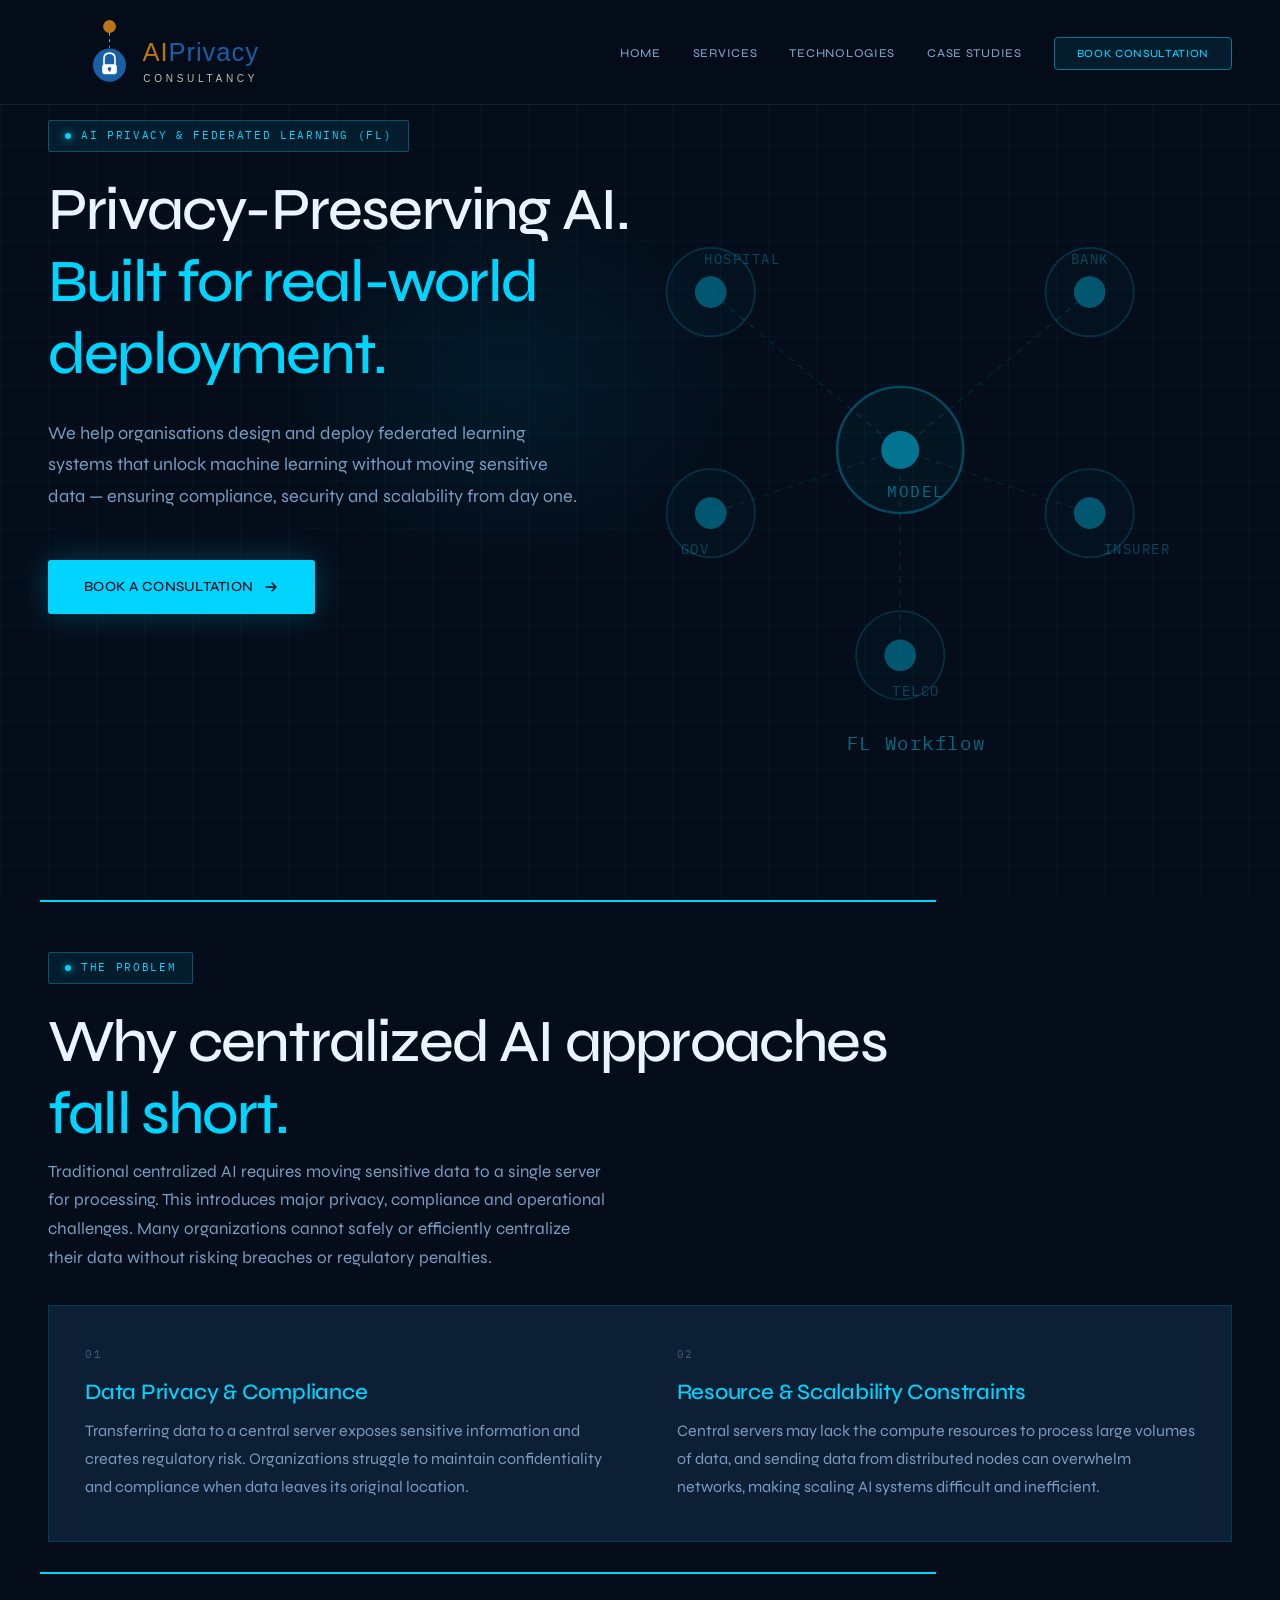
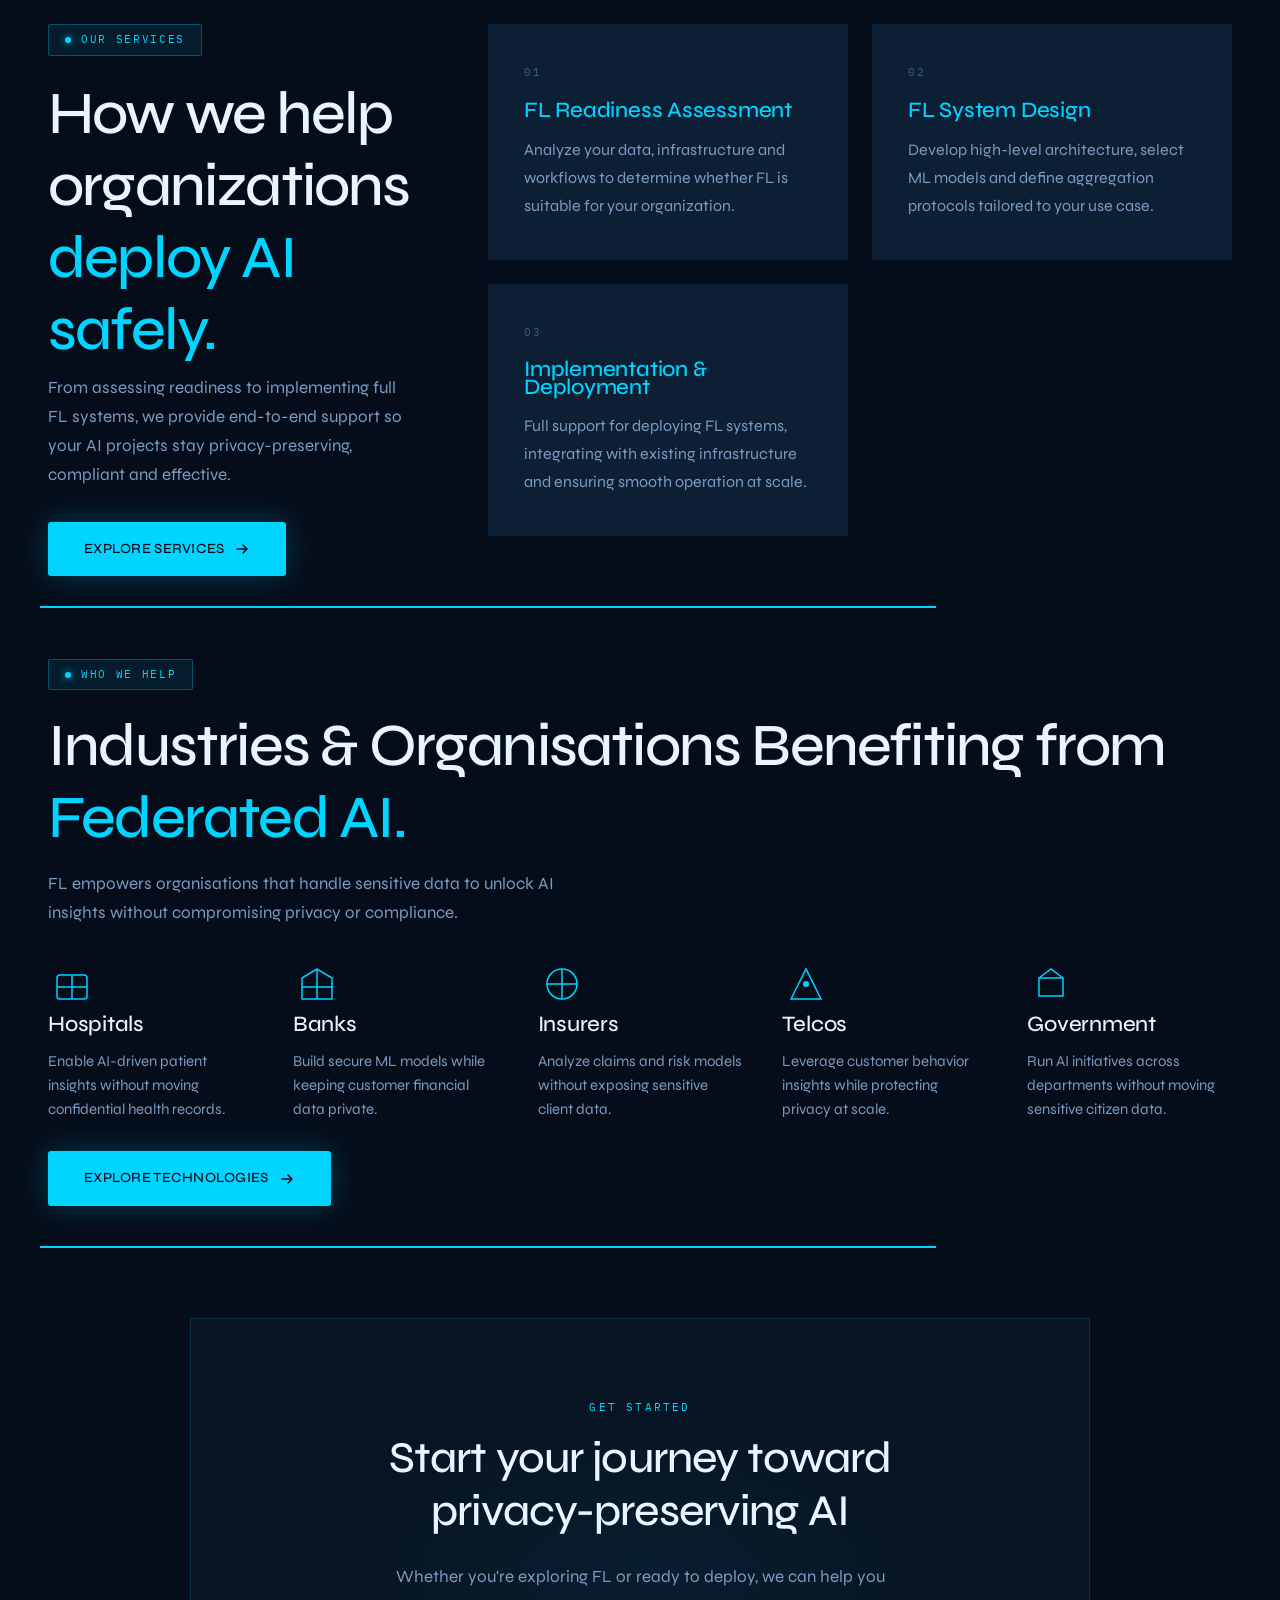
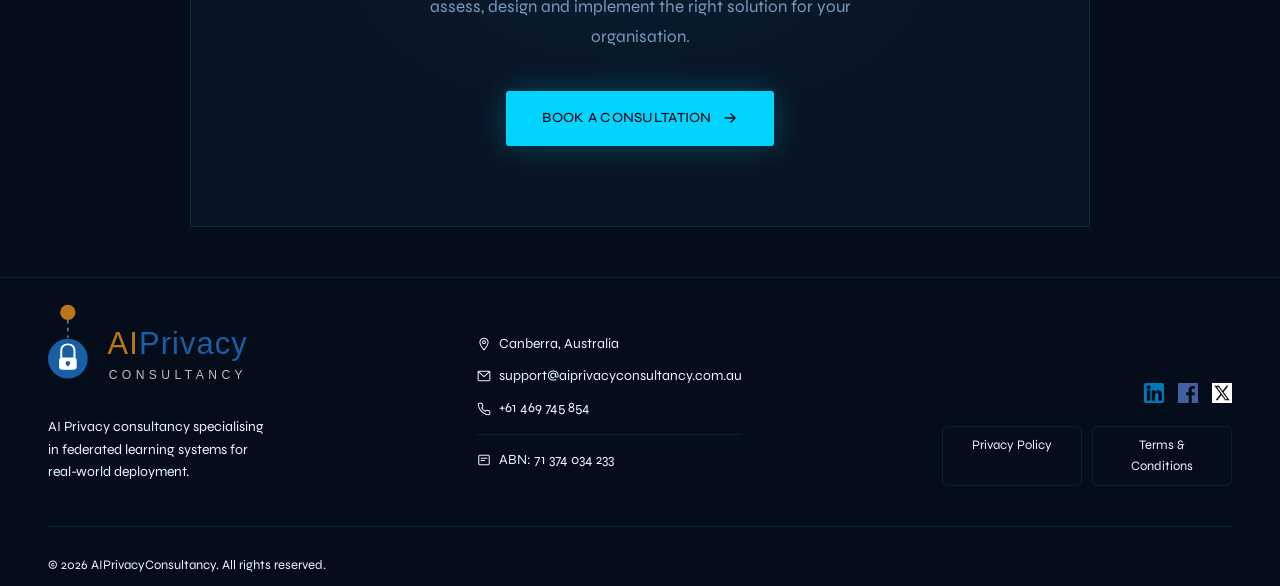
==== commit 8da596b3: "footer updated" ====
--- a/index.html
+++ b/index.html
@@ -318,66 +318,94 @@
 
  <!-- ########################################################## -->
 
-<footer style="padding:60px 48px 30px; border-top:1px solid var(--border); background:var(--navy);">
-  
-  <!-- Top Row -->
-  <div style="display:flex; justify-content:space-between; align-items:flex-end; flex-wrap:wrap; gap:40px; margin-bottom:40px;">
-    
-    <!-- Left: Logo + Tagline -->
-    <div style="max-width:260px;">
-      <div class="logo" style="margin-bottom:16px;">
+<footer style="padding:5px 48px 10px; border-top:1px solid var(--border); background:var(--navy);">
+
+  <!-- Three Column Row -->
+  <div style="display:grid; grid-template-columns:1fr 1fr 1fr; gap:200px; margin-bottom:40px; align-items:start;">
+
+    <!-- Column 1: Logo + Tagline -->
+    <div style="padding-top: 10px;">
+      <div style="margin-bottom:16px;">
         <img src="images/logo_2-cropped.svg" alt="AI Privacy Consultancy Logo" style="width:200px; height:100px;">
-        
       </div>
       <p style="font-size:14px; line-height:1.6; color:var(--text-dim);">
         AI Privacy consultancy specialising in federated learning systems for real-world deployment.
       </p>
     </div>
 
-    <!-- Right: Links -->
-    <!-- Right: Contact + Links -->
-<div style="display:flex; flex-direction:column; gap:14px; align-items:flex-end; text-align:right;">
-
-  <!-- Contact Info -->
-  <div style="font-size:14px; color:var(--text-dim); line-height:1.6;">
-    <div>Canberra, Australia</div>
-    <div>E: <a href="mailto:support@aiprivacyconsultancy.com.au" style="color:var(--text-dim); text-decoration:none;">support@aiprivacyconsultancy.com.au</a></div>
-    <div>M: <a href="tel:+61469745854" style="color:var(--text-dim); text-decoration:none;">+61 469 745 854</a></div>
-  </div>
-
-  <!-- Social Icons -->
-  <div style="display:flex; gap:14px;">
-    <a href="https://www.linkedin.com/company/aiprivacyconsultancy/about/" target="_blank">
-      <img src="images/linkedin.svg" alt="LinkedIn" style="width:20px;">
-    </a>
-    <a href="https://www.facebook.com/people/AIPrivacyConsultancy/61576410366729/" target="_blank">
-      <img src="images/facebook.svg" alt="Facebook" style="width:20px;">
-    </a>
-    <a href="#" target="_blank">
-      <img src="images/x_logo.svg" alt="X" style="width:20px;">
-    </a>
-  </div>
-
-  <!-- Policy Buttons -->
-<div style="display:flex; gap:12px; justify-content:flex-end; flex-wrap:wrap;">
-  <a href="privacy.html" 
-     style="font-size:13px; padding:8px 14px; border:1px solid var(--border); border-radius:6px; text-decoration:none; color:var(--text-dim); transition:all 0.2s;">
-    Privacy Policy
-  </a>
-
-  <a href="terms.html" 
-     style="font-size:13px; padding:8px 14px; border:1px solid var(--border); border-radius:6px; text-decoration:none; color:var(--text-dim); transition:all 0.2s;">
-    Terms & Conditions
-  </a>
-</div>
-
-  <!-- Copyright -->
-  <span style="font-size:13px; color:var(--text-dim);">
-    © 2026 AIPrivacyConsultancy. All rights reserved.
-  </span>
-
-</div>
-
+    <!-- Column 2: Social + Policy Buttons -->
+
+    <div style="font-size:14px; padding-top: 50px; color:var(--text-dim); display:flex; flex-direction:column; gap:10px;">
+
+      <div style="display:flex; align-items:center; gap:8px;">
+        <svg width="14" height="14" viewBox="0 0 24 24" fill="none" stroke="currentColor" stroke-width="1.8" stroke-linecap="round" stroke-linejoin="round">
+          <path d="M12 2C8.13 2 5 5.13 5 9c0 5.25 7 13 7 13s7-7.75 7-13c0-3.87-3.13-7-7-7z"/>
+          <circle cx="12" cy="9" r="2.5"/>
+        </svg>
+        <span>Canberra, Australia</span>
+      </div>
+
+      <div style="display:flex; align-items:center; gap:8px;">
+        <svg width="14" height="14" viewBox="0 0 24 24" fill="none" stroke="currentColor" stroke-width="1.8" stroke-linecap="round" stroke-linejoin="round">
+          <rect x="2" y="4" width="20" height="16" rx="2"/>
+          <polyline points="2,4 12,13 22,4"/>
+        </svg>
+        <a href="mailto:support@aiprivacyconsultancy.com.au" style="color:var(--text-dim); text-decoration:none;">support@aiprivacyconsultancy.com.au</a>
+      </div>
+
+      <div style="display:flex; align-items:center; gap:8px;">
+        <svg width="14" height="14" viewBox="0 0 24 24" fill="none" stroke="currentColor" stroke-width="1.8" stroke-linecap="round" stroke-linejoin="round">
+          <path d="M22 16.92v3a2 2 0 0 1-2.18 2 19.79 19.79 0 0 1-8.63-3.07 19.5 19.5 0 0 1-6-6A19.79 19.79 0 0 1 2.12 4.18 2 2 0 0 1 4.11 2h3a2 2 0 0 1 2 1.72 12.84 12.84 0 0 0 .7 2.81 2 2 0 0 1-.45 2.11L8.09 9.91a16 16 0 0 0 6 6l1.27-1.27a2 2 0 0 1 2.11-.45 12.84 12.84 0 0 0 2.81.7A2 2 0 0 1 22 16.92z"/>
+        </svg>
+        <a href="tel:+61469745854" style="color:var(--text-dim); text-decoration:none;">+61 469 745 854</a>
+      </div>
+
+      <div style="border-top:1px solid var(--border); margin:4px 0;"></div>
+
+      <div style="display:flex; align-items:center; gap:8px;">
+        <svg width="14" height="14" viewBox="0 0 24 24" fill="none" stroke="currentColor" stroke-width="1.8" stroke-linecap="round" stroke-linejoin="round">
+          <rect x="3" y="4" width="18" height="16" rx="2"/>
+          <line x1="7" y1="9" x2="17" y2="9"/>
+          <line x1="7" y1="13" x2="13" y2="13"/>
+        </svg>
+        <span>ABN: 71 374 034 233</span>
+      </div>
+
+    </div>
+
+    <!-- Column 3: Contact Info -->
+
+    <div style="display:flex; padding-top: 100px; flex-direction:column; gap:16px; align-items:flex-end;">
+
+      <div style="display:flex; gap:14px;">
+        <a href="https://www.linkedin.com/company/aiprivacyconsultancy/about/" target="_blank">
+          <img src="images/linkedin.svg" alt="LinkedIn" style="width:20px;">
+        </a>
+        <a href="https://www.facebook.com/people/AIPrivacyConsultancy/61576410366729/" target="_blank">
+          <img src="images/facebook.svg" alt="Facebook" style="width:20px;">
+        </a>
+        <a href="#" target="_blank">
+          <img src="images/x_logo.svg" alt="X" style="width:20px;">
+        </a>
+      </div>
+
+      <div style="display:flex; flex-direction:row; gap:10px;">
+        <a href="privacy.html" style="font-size:13px; width:140px; text-align:center; padding:8px 14px; border:1px solid var(--border); border-radius:6px; text-decoration:none; color:var(--text-dim); transition:all 0.2s; display:inline-block;">
+          Privacy Policy
+        </a>
+        <a href="terms.html" style="font-size:13px; width:140px; text-align:center; padding:8px 14px; border:1px solid var(--border); border-radius:6px; text-decoration:none; color:var(--text-dim); transition:all 0.2s; display:inline-block;">
+          Terms & Conditions
+        </a>
+      </div>
+
+    </div>
+    
+
+  </div>
+
+  <!-- Bottom Bar: Copyright -->
+  <div style="border-top:1px solid var(--border); padding-top:24px;">
+    <span style="font-size:13px; color:var(--text-dim);">© 2026 AIPrivacyConsultancy. All rights reserved.</span>
   </div>
 
 </footer>
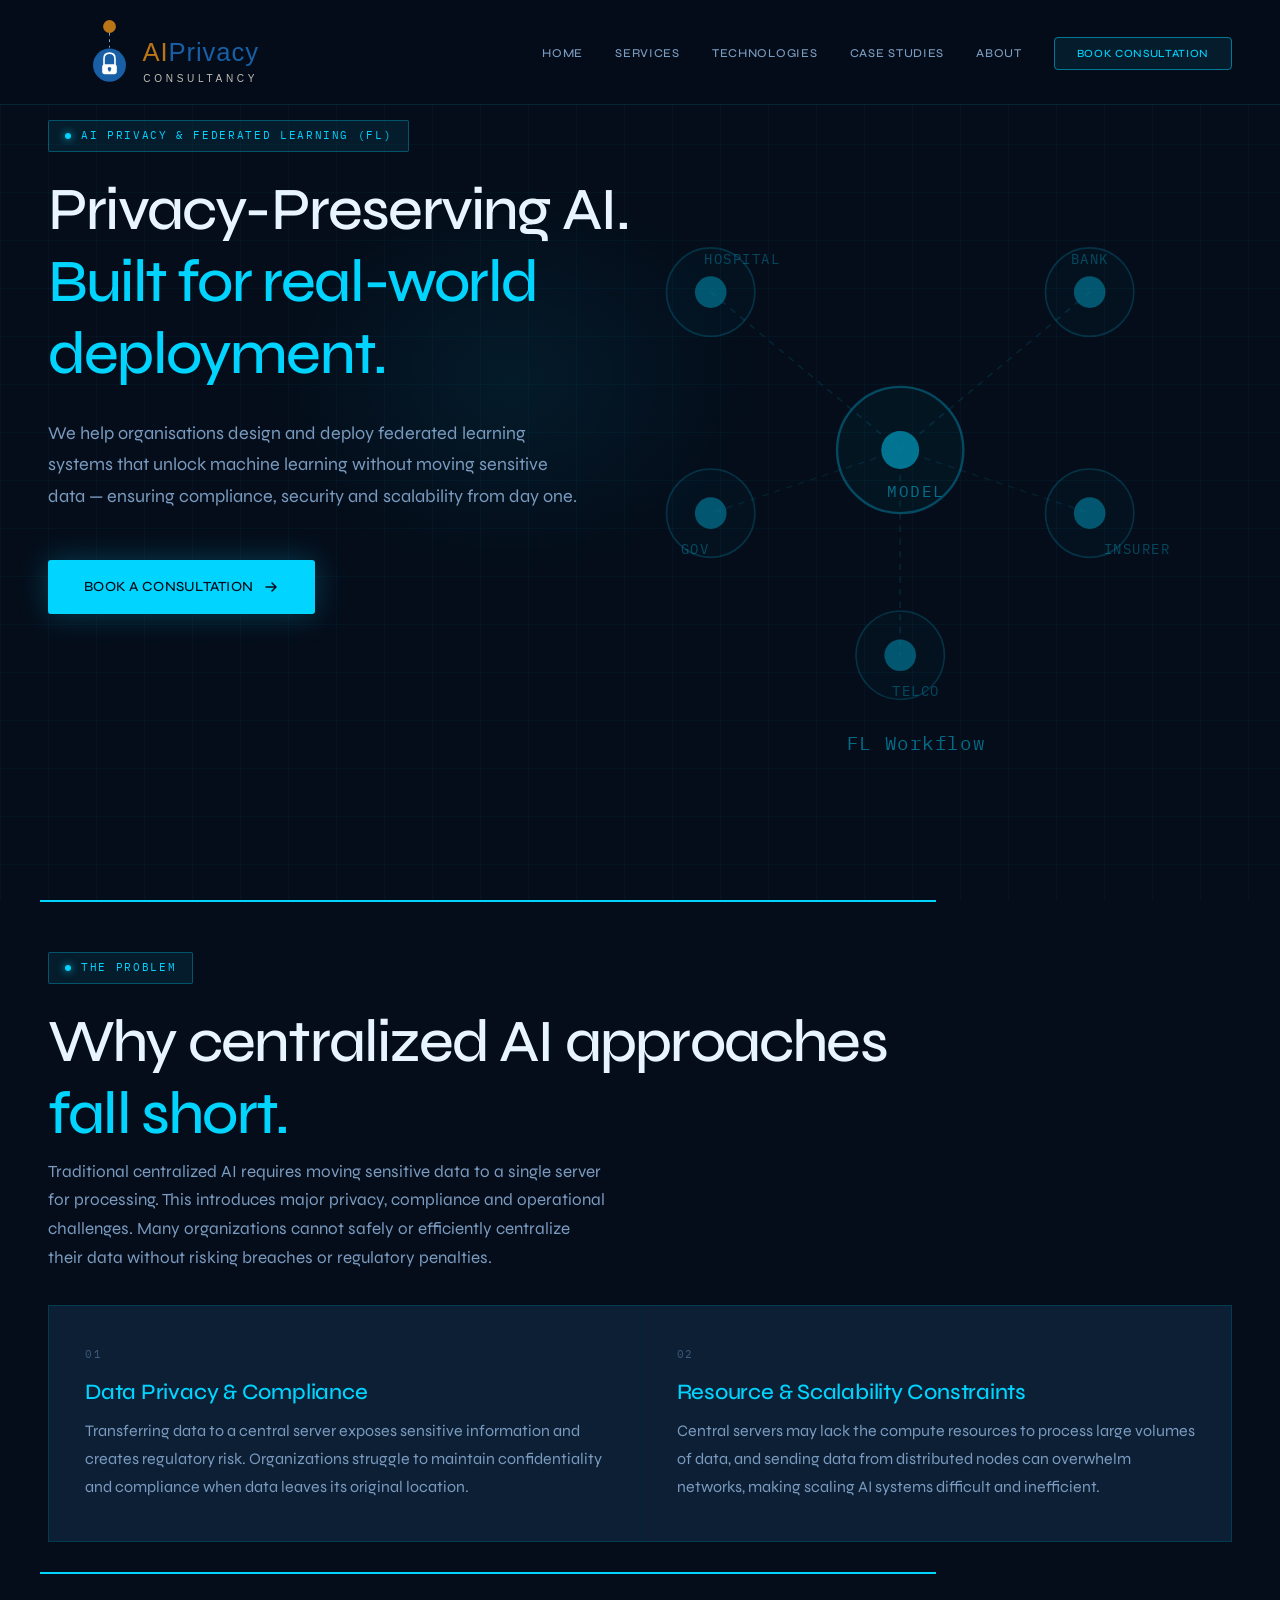
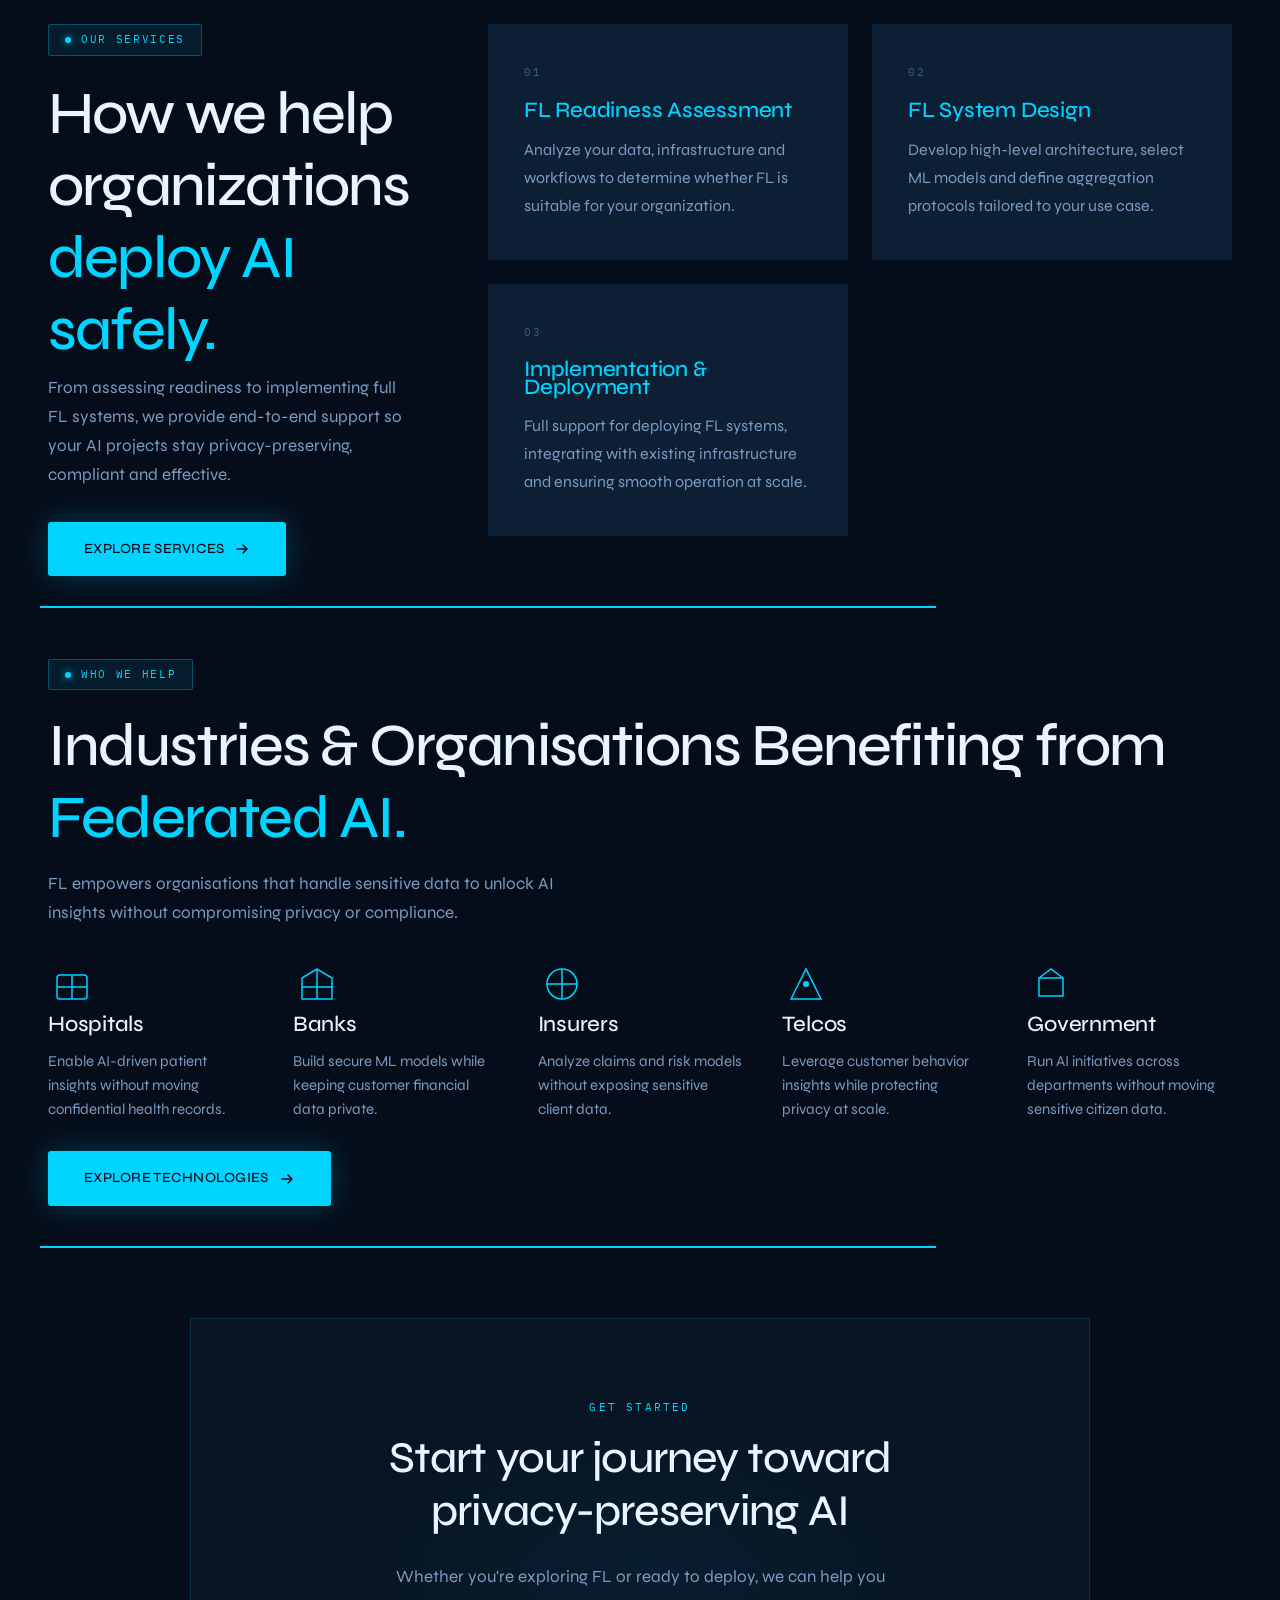
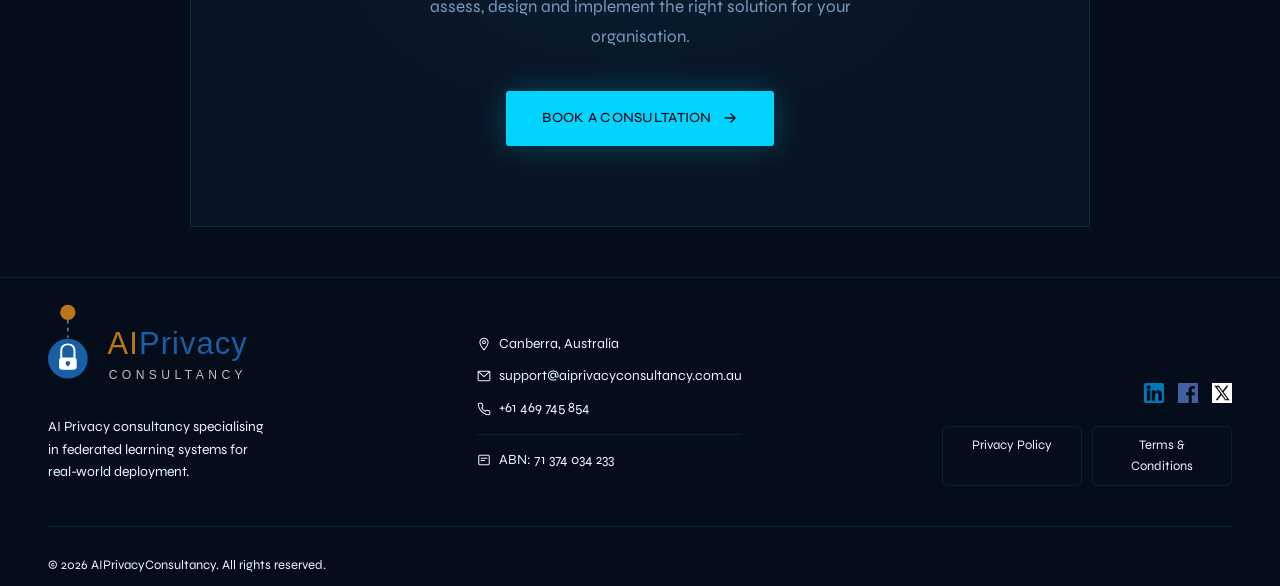
==== commit 9745f088: "about-page added" ====
--- a/index.html
+++ b/index.html
@@ -25,6 +25,7 @@
       <li><a href="services.html">Services</a></li>
       <li><a href="technologies.html">Technologies</a></li>
       <li><a href="case-studies.html">Case Studies</a></li>
+      <li><a href="about.html">About</a></li>
       <li><a href="contact.html" class="nav-cta">Book Consultation</a></li>
     </ul>
   </nav>
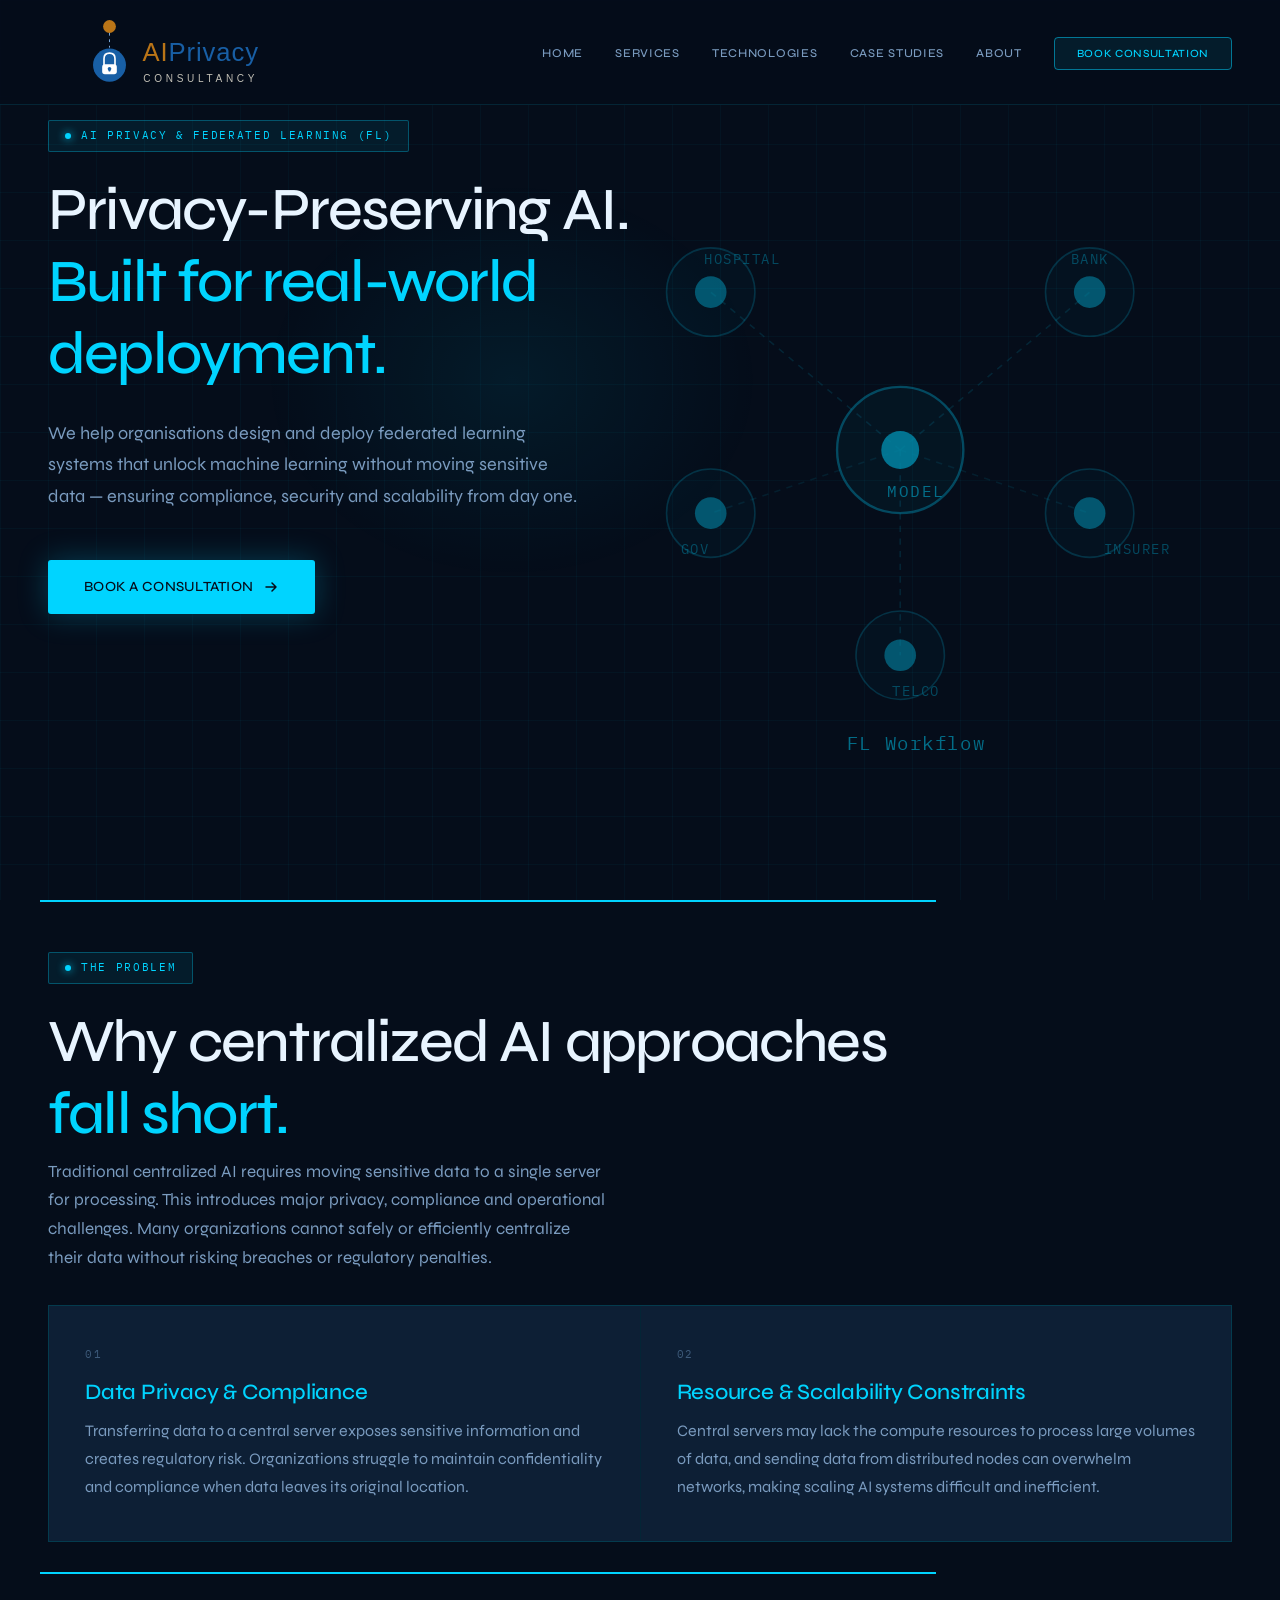
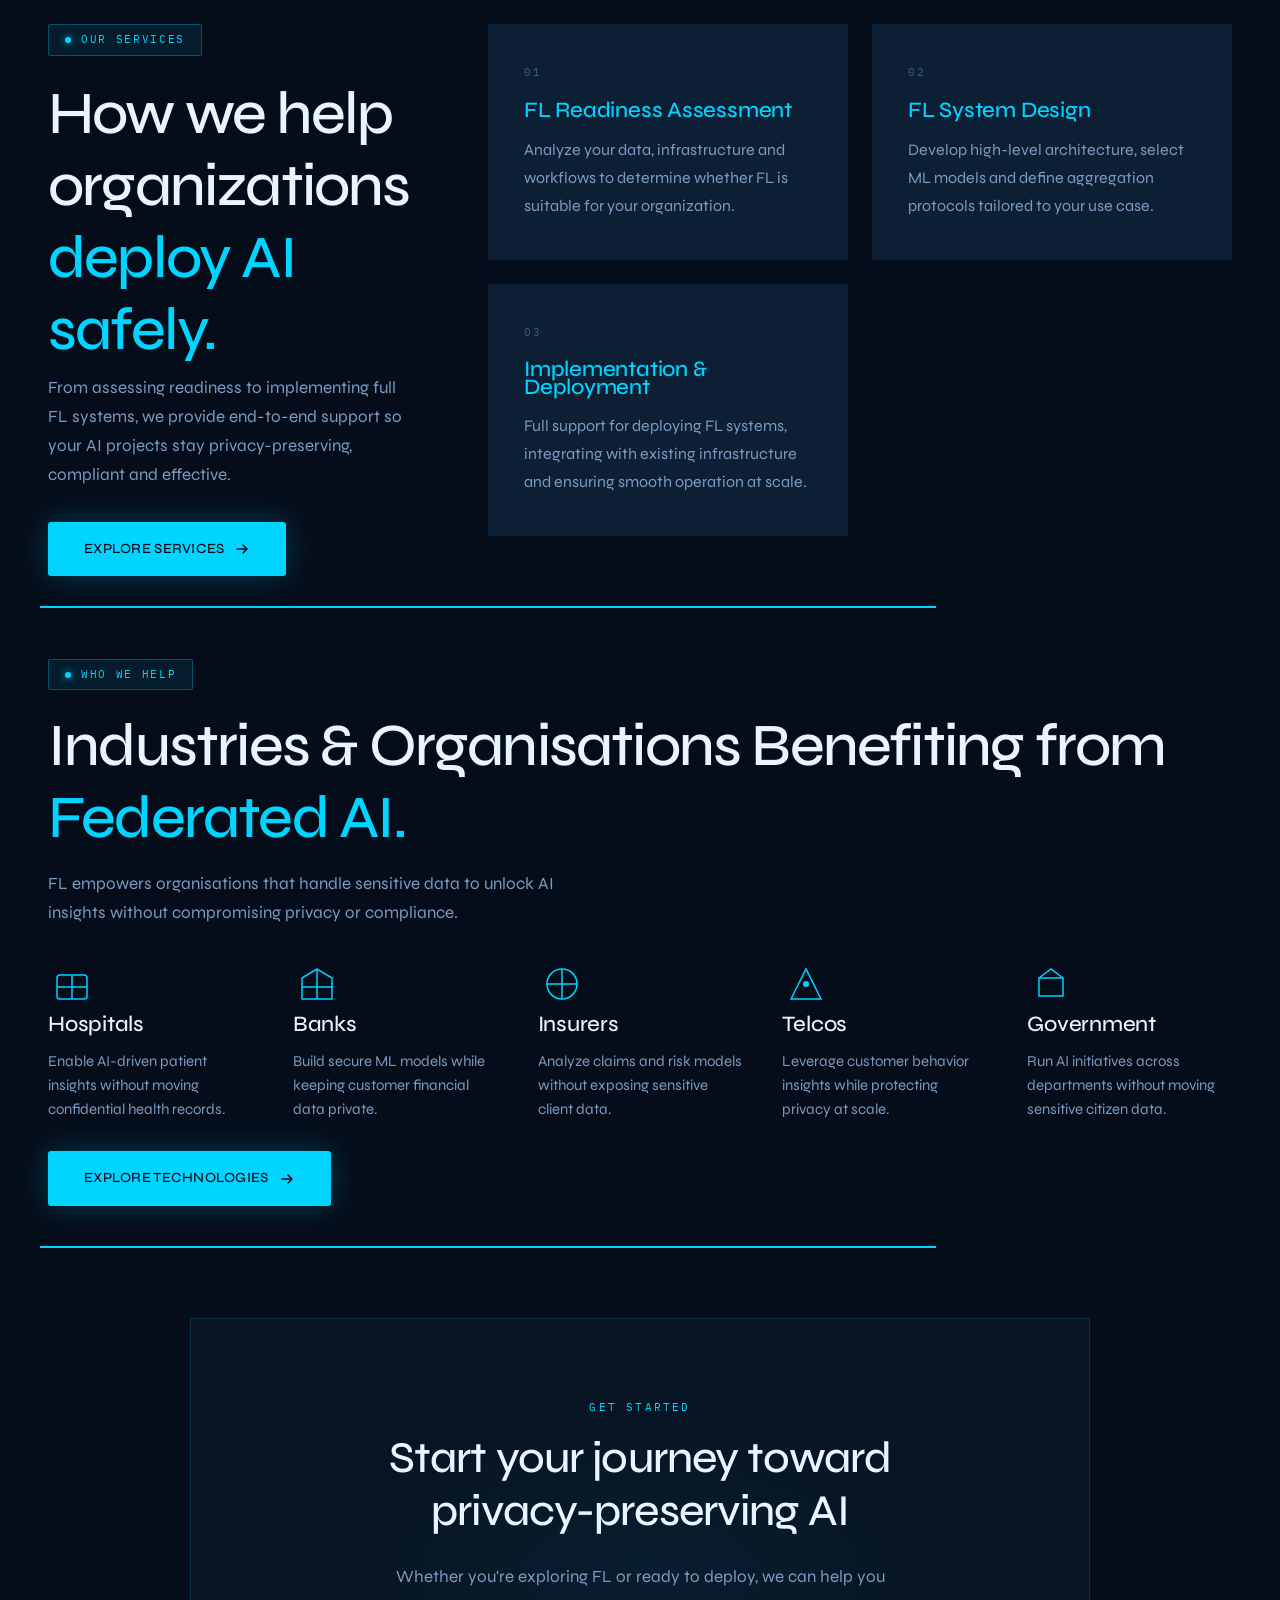
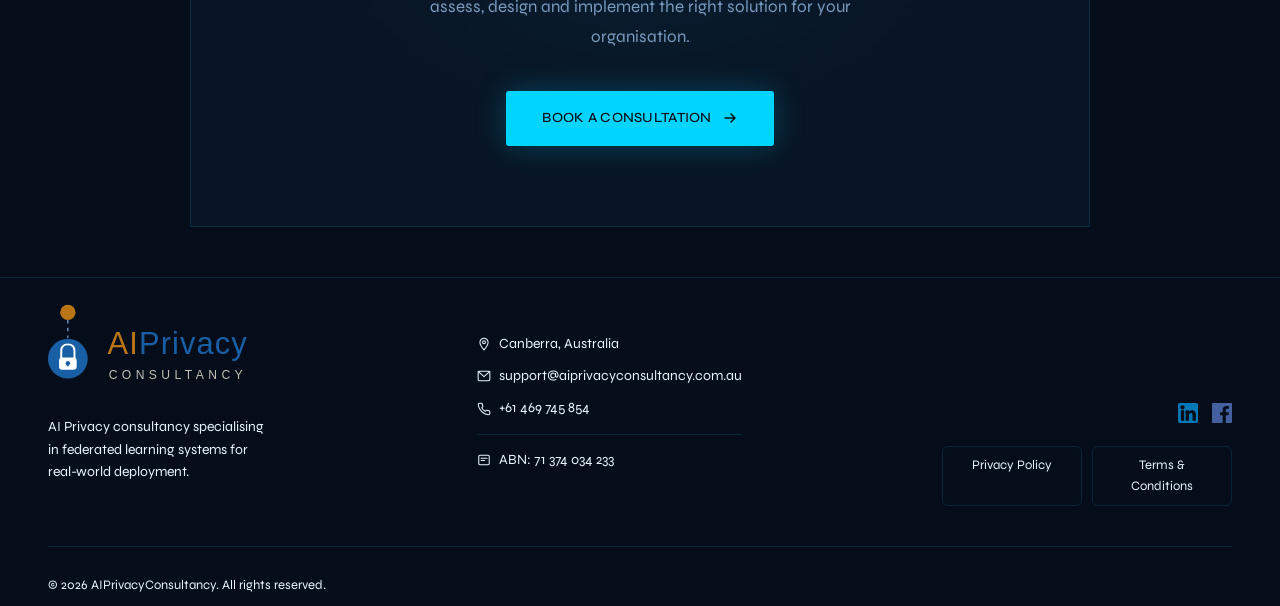
==== commit 4add3197: "footer updated" ====
--- a/index.html
+++ b/index.html
@@ -376,7 +376,7 @@
 
     <!-- Column 3: Contact Info -->
 
-    <div style="display:flex; padding-top: 100px; flex-direction:column; gap:16px; align-items:flex-end;">
+    <div style="display:flex; padding-top: 120px; flex-direction:column; gap:16px; align-items:flex-end;">
 
       <div style="display:flex; gap:14px;">
         <a href="https://www.linkedin.com/company/aiprivacyconsultancy/about/" target="_blank">
@@ -384,9 +384,6 @@
         </a>
         <a href="https://www.facebook.com/people/AIPrivacyConsultancy/61576410366729/" target="_blank">
           <img src="images/facebook.svg" alt="Facebook" style="width:20px;">
-        </a>
-        <a href="#" target="_blank">
-          <img src="images/x_logo.svg" alt="X" style="width:20px;">
         </a>
       </div>
 
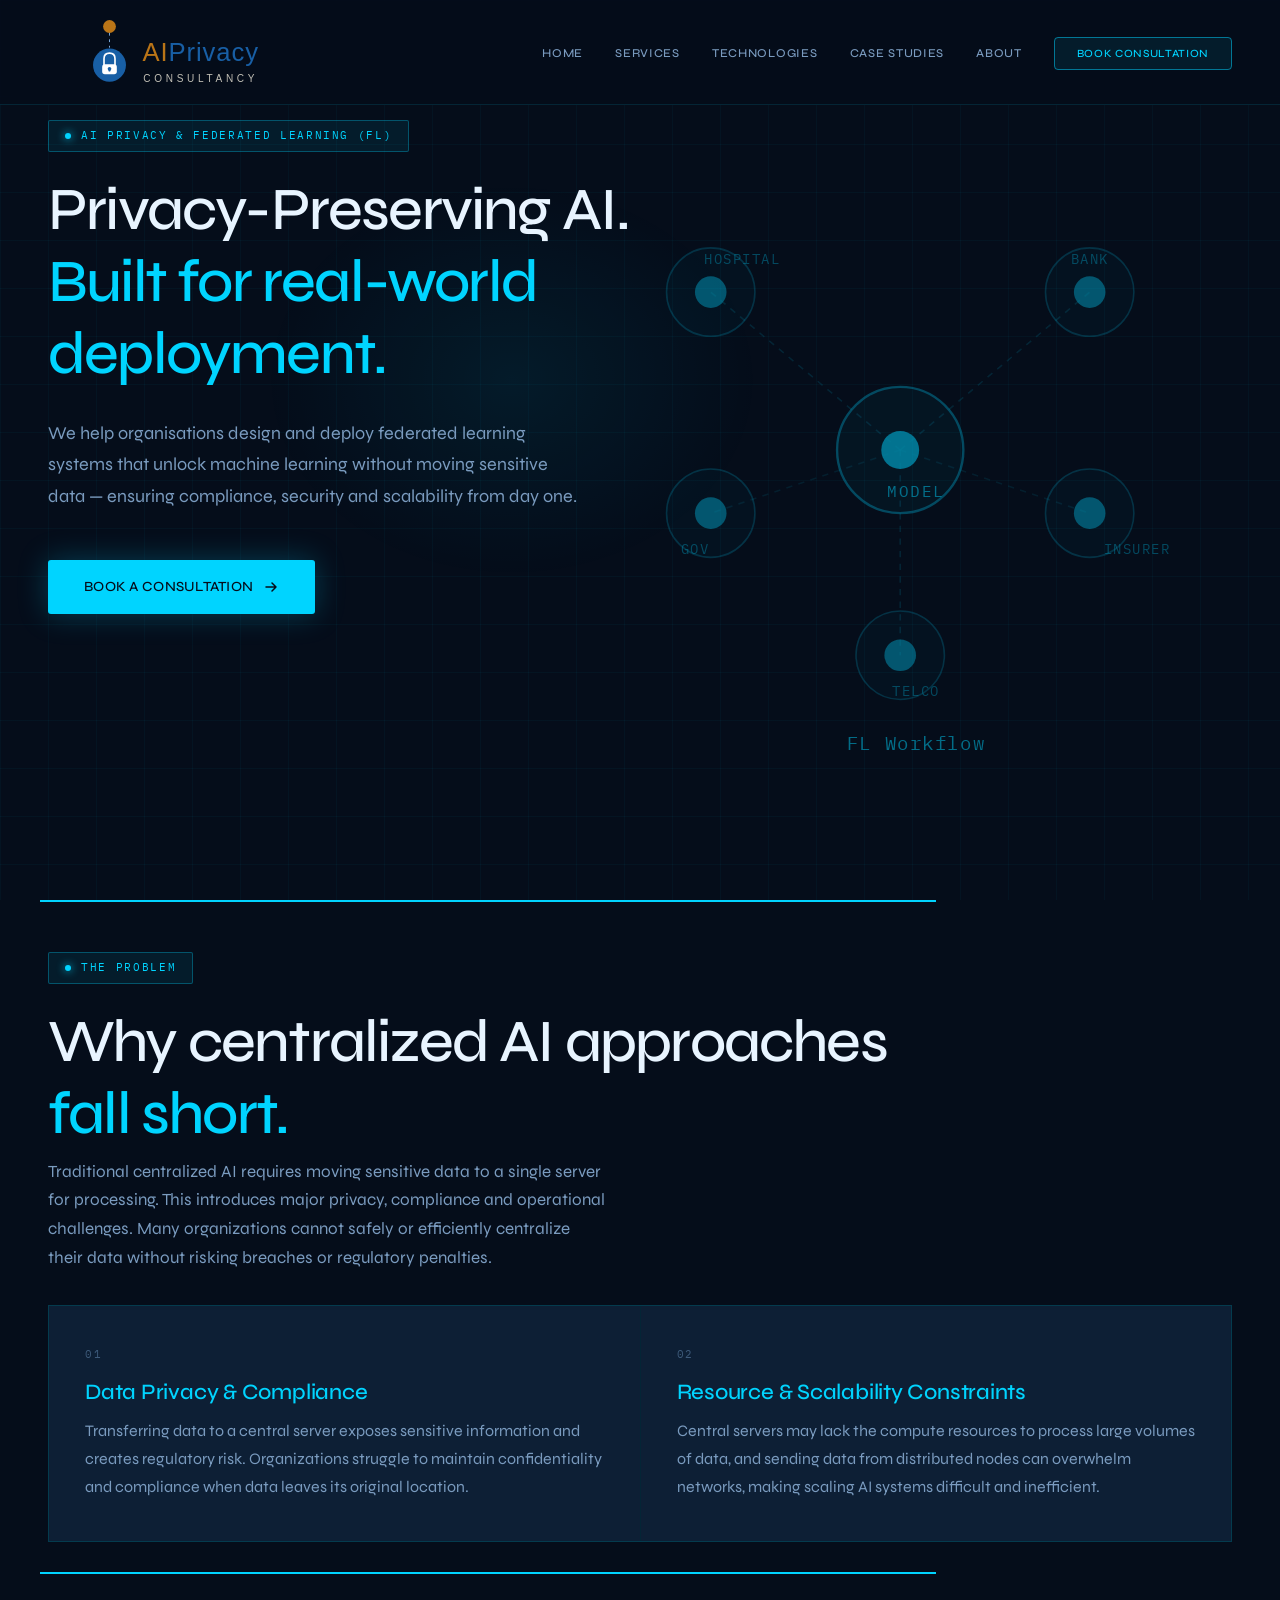
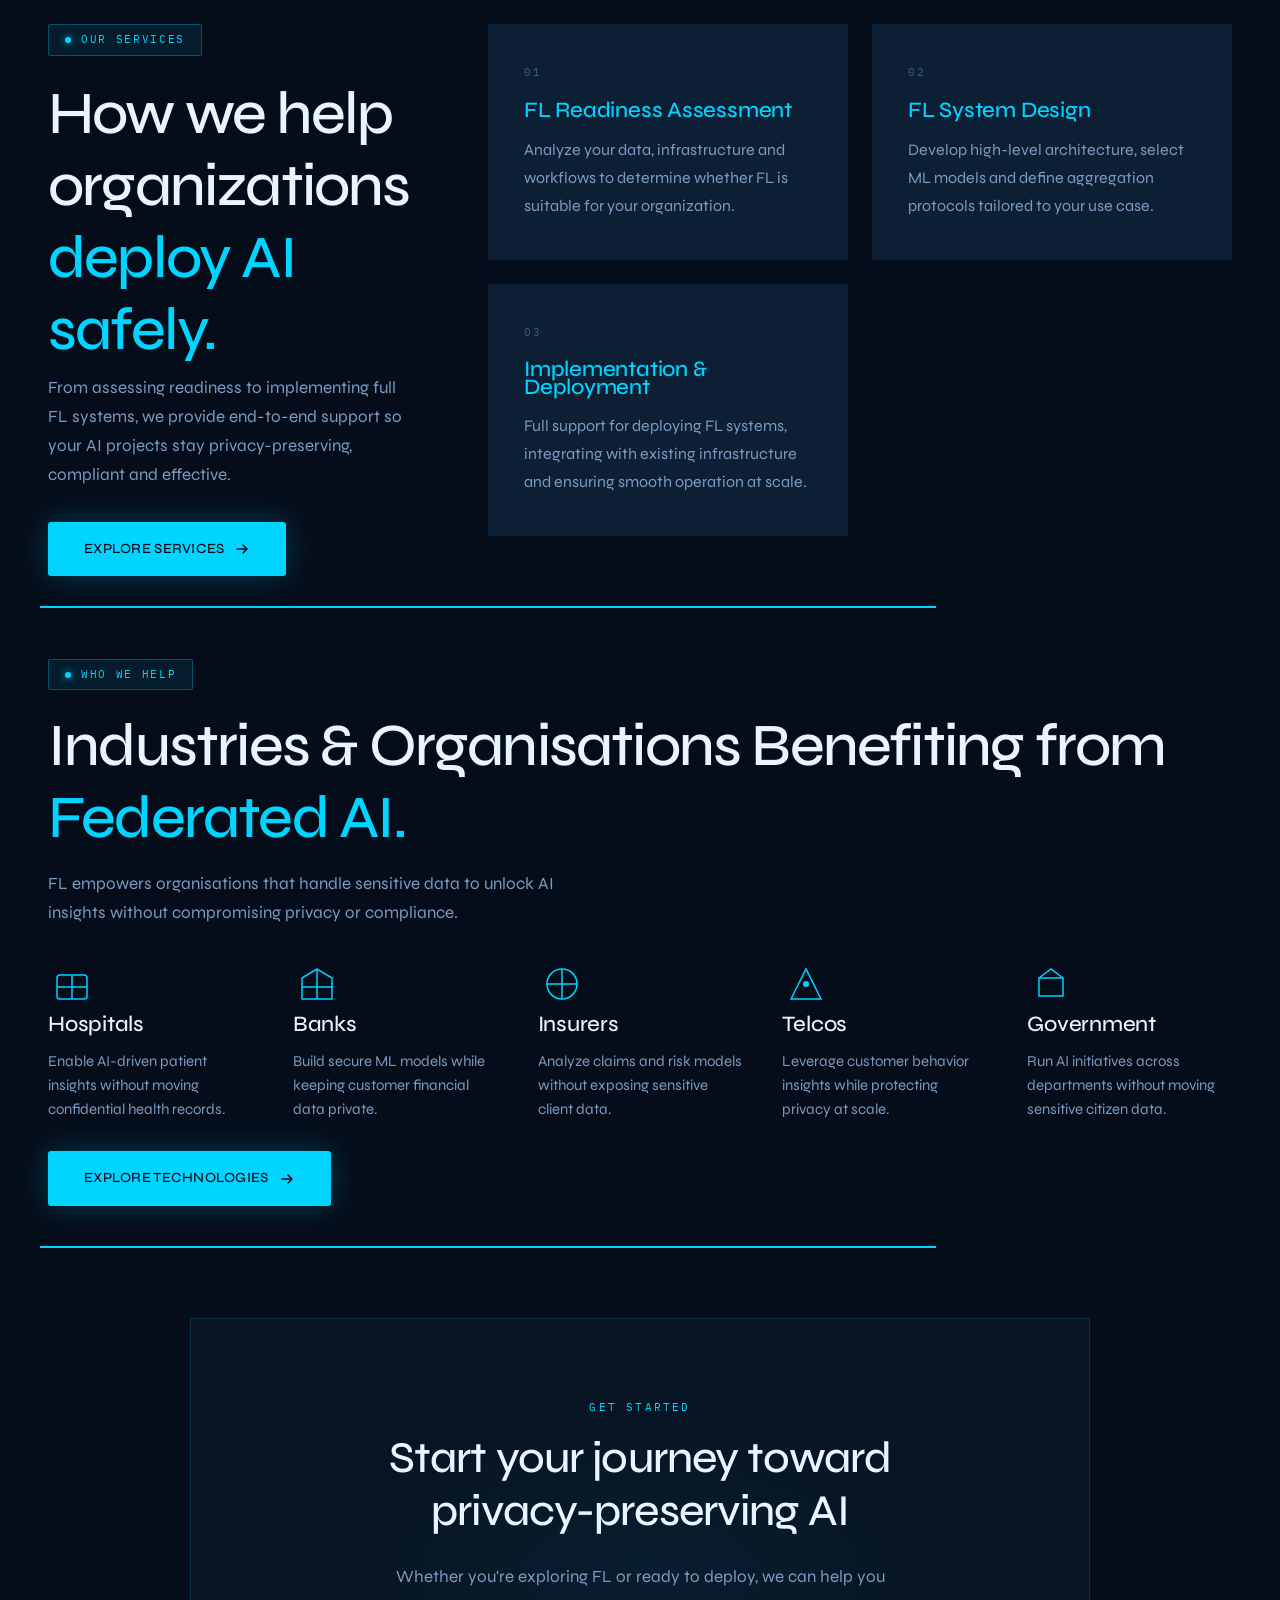
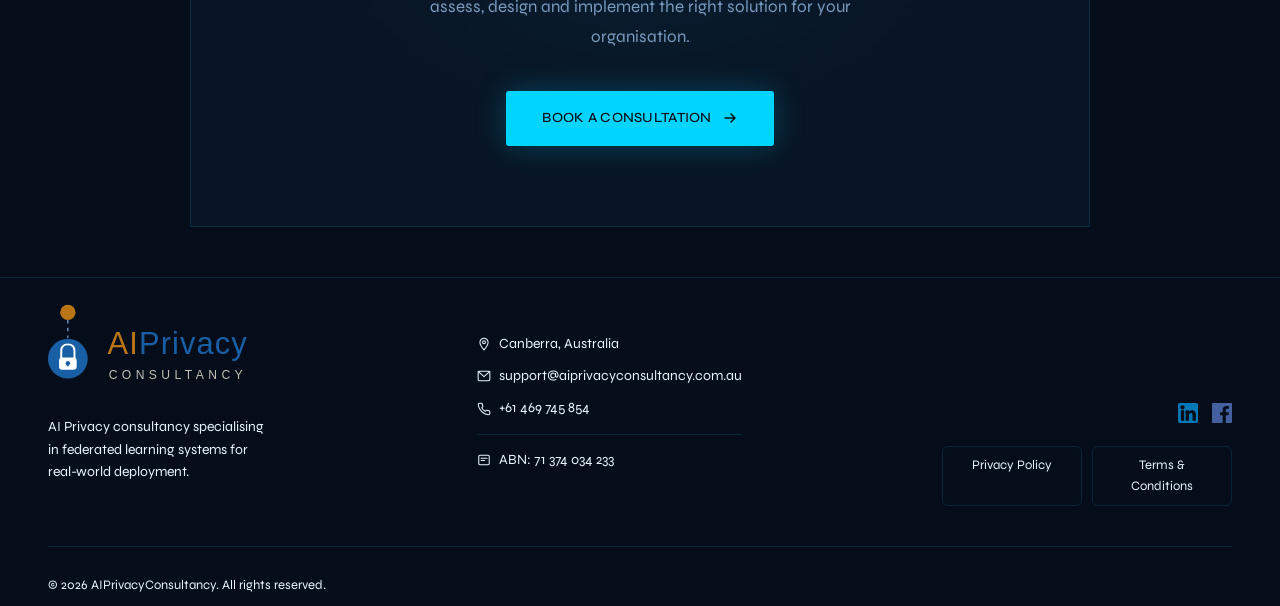
==== commit 447b0c3b: "logo updated" ====
--- a/index.html
+++ b/index.html
@@ -4,7 +4,7 @@
   <meta charset="UTF-8">
   <meta name="viewport" content="width=device-width, initial-scale=1.0">
   <title>AI Privacy Consultancy</title>
-  <link rel="icon" type="image/png" href="images/logo_header.png">
+  <link rel="icon" type="image/png" href="images/logo_title.svg">
   <link rel="preconnect" href="https://fonts.googleapis.com">
   <link rel="preconnect" href="https://fonts.gstatic.com" crossorigin>
   <link href="https://fonts.googleapis.com/css2?family=Syne:wght@400;500;600;700;800&family=IBM+Plex+Mono:wght@300;400;500&display=swap" rel="stylesheet">
@@ -18,7 +18,7 @@
 
   <nav>
     <a href="index.html" class="logo">
-      <img src="images/logo_2-cropped.svg" alt="AI Privacy Consultancy Logo" class="logo-img">
+      <img src="images/logo.svg" alt="AI Privacy Consultancy Logo" class="logo-img">
     </a>
     <ul>
       <li><a href="index.html">Home</a></li>
@@ -327,7 +327,7 @@
     <!-- Column 1: Logo + Tagline -->
     <div style="padding-top: 10px;">
       <div style="margin-bottom:16px;">
-        <img src="images/logo_2-cropped.svg" alt="AI Privacy Consultancy Logo" style="width:200px; height:100px;">
+        <img src="images/logo.svg" alt="AI Privacy Consultancy Logo" style="width:200px; height:100px;">
       </div>
       <p style="font-size:14px; line-height:1.6; color:var(--text-dim);">
         AI Privacy consultancy specialising in federated learning systems for real-world deployment.
--- a/style.css
+++ b/style.css
@@ -621,6 +621,17 @@
   color:rgba(180,200,230,0.5); line-height:1.75; margin:0;
 }
 
+.site-header {
+  display: flex;
+  align-items: center;
+  gap: 2rem;
+  padding: 0.75rem 2rem;
+}
+
+.logo-link img {
+  display: block;
+}
+
 /* background / timeline */
 .ab-timeline {
   padding:80px 48px;
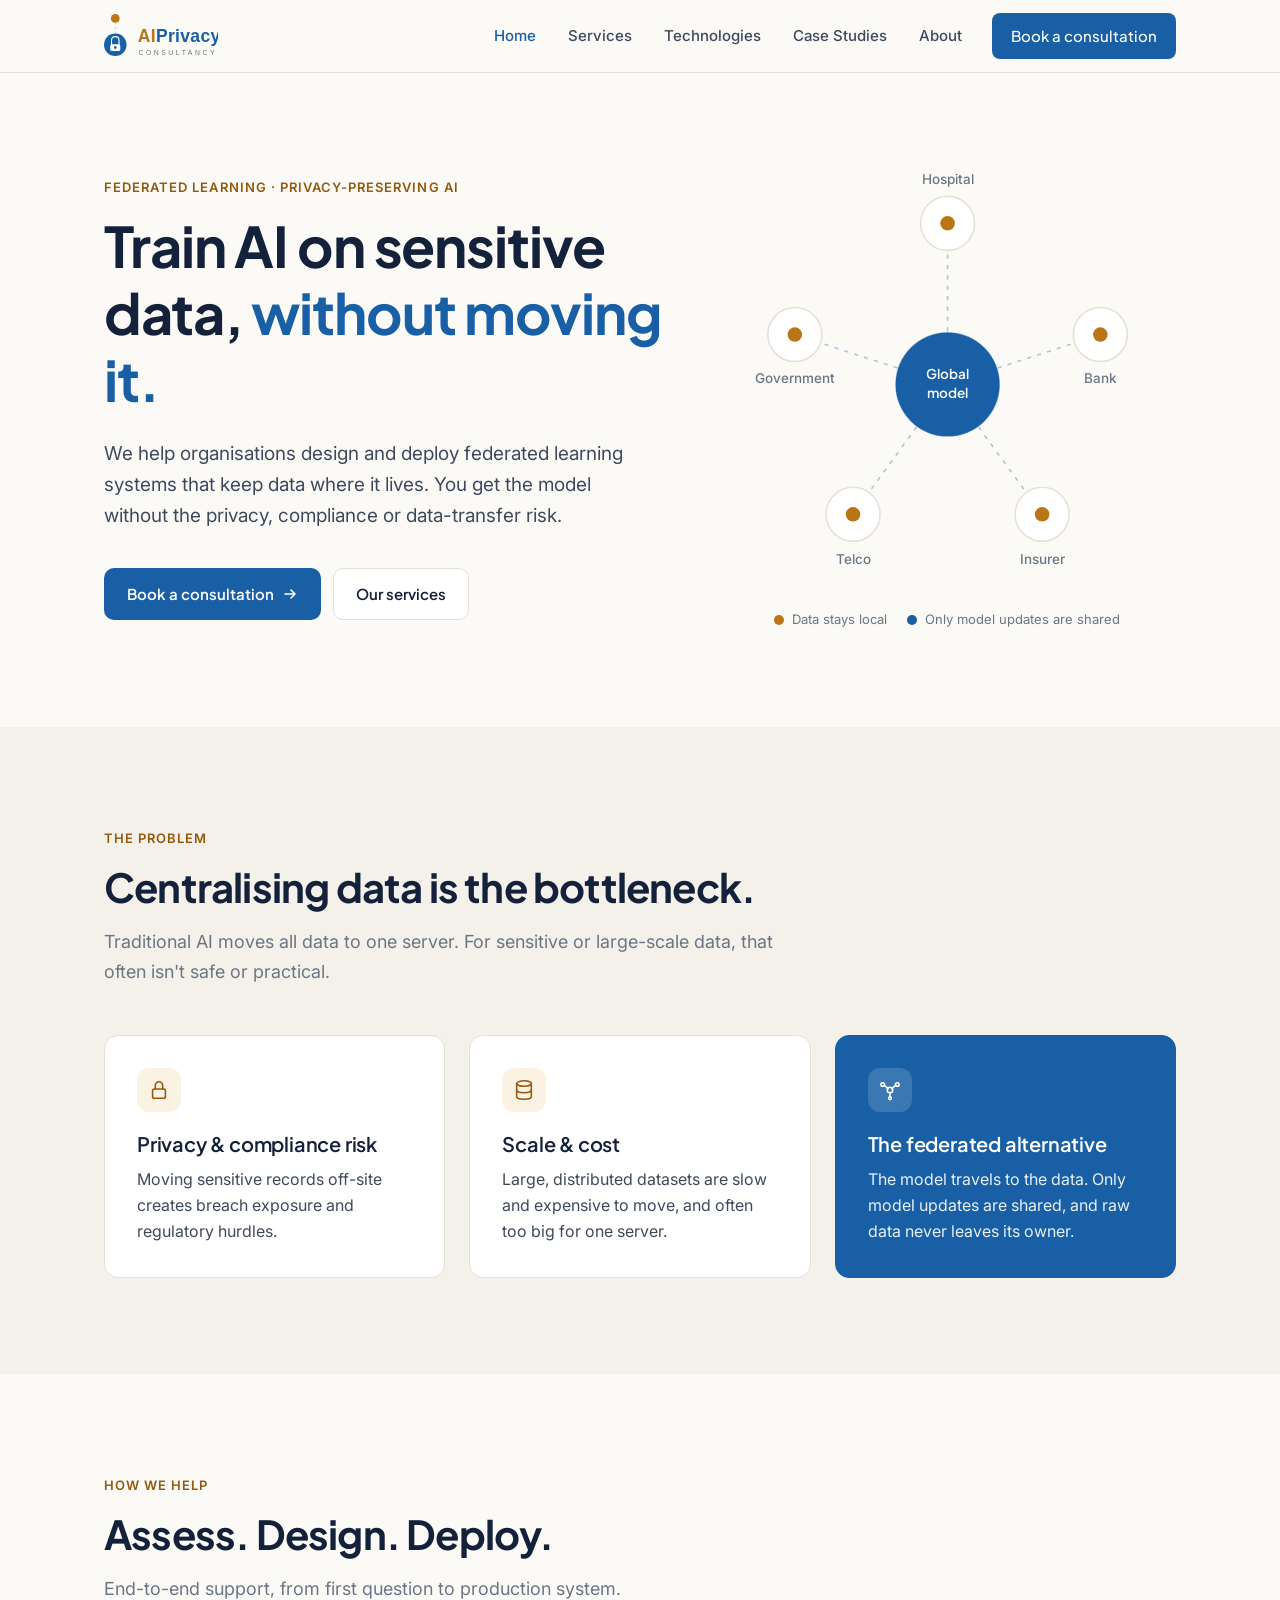
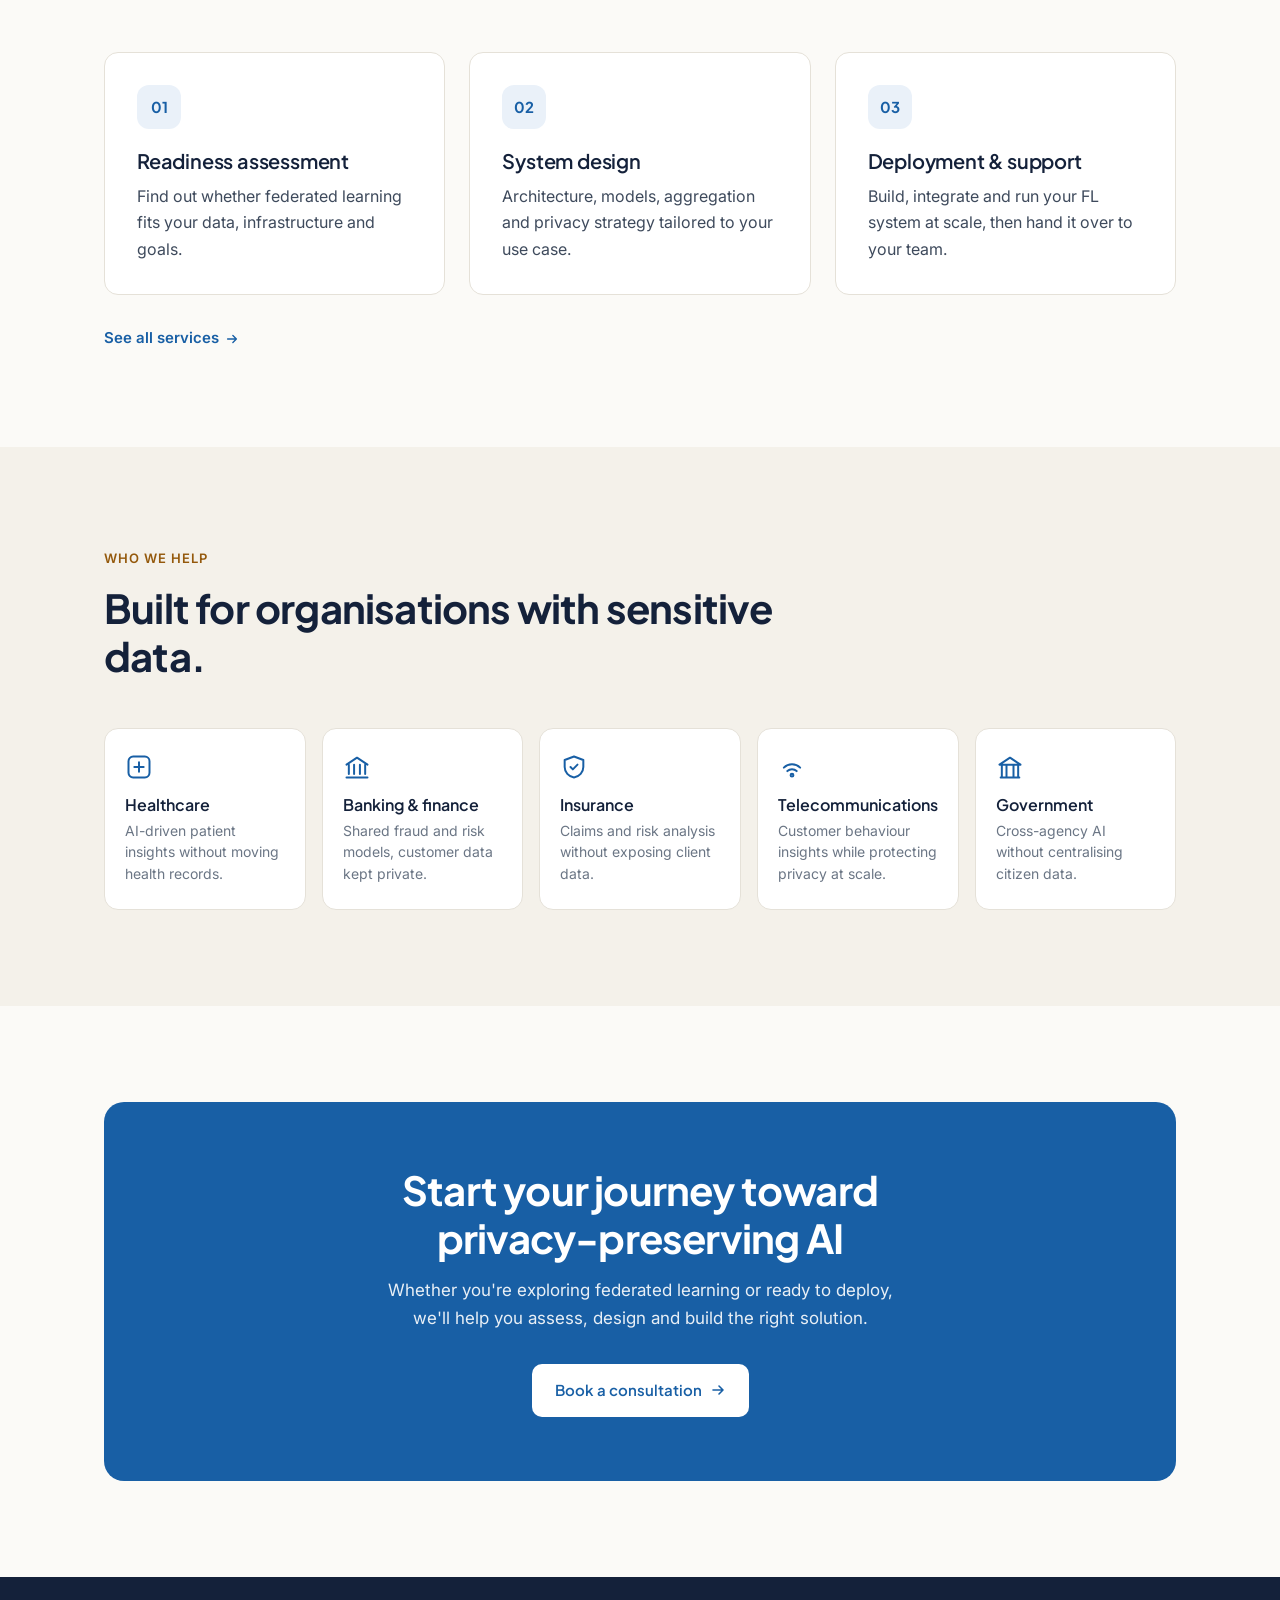
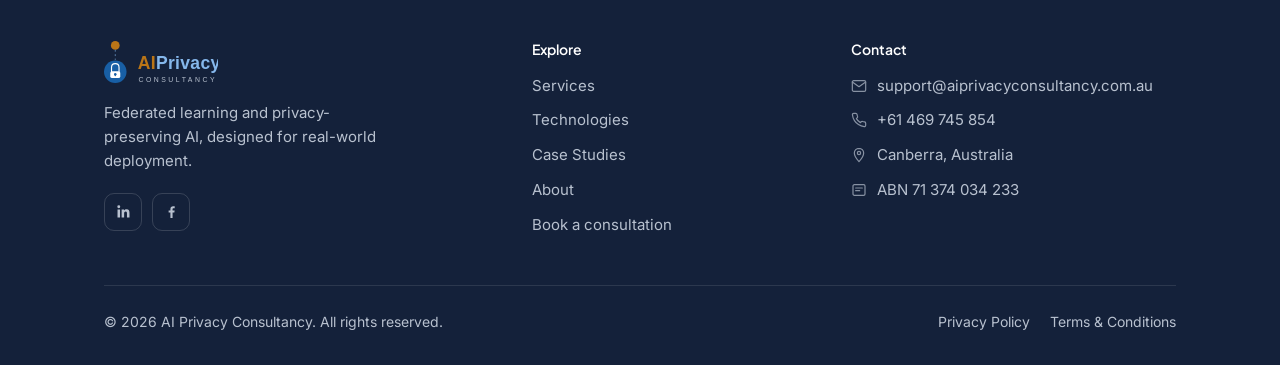
==== commit 7df24134: "Redesign site: light theme, logo-based palette, condensed content - Replace dark navy/cyan theme wit" ====
--- a/index.html
+++ b/index.html
@@ -3,418 +3,249 @@
 <head>
   <meta charset="UTF-8">
   <meta name="viewport" content="width=device-width, initial-scale=1.0">
-  <title>AI Privacy Consultancy</title>
-  <link rel="icon" type="image/png" href="images/logo_title.svg">
+  <title>AI Privacy Consultancy | Federated Learning Consulting</title>
+  <meta name="description" content="We help organisations design and deploy federated learning systems that train AI on sensitive data without moving it.">
+  <link rel="icon" type="image/svg+xml" href="images/logo_title.svg">
   <link rel="preconnect" href="https://fonts.googleapis.com">
   <link rel="preconnect" href="https://fonts.gstatic.com" crossorigin>
-  <link href="https://fonts.googleapis.com/css2?family=Syne:wght@400;500;600;700;800&family=IBM+Plex+Mono:wght@300;400;500&display=swap" rel="stylesheet">
-  
+  <link href="https://fonts.googleapis.com/css2?family=Inter:wght@400;500;600&family=Plus+Jakarta+Sans:wght@600;700&display=swap" rel="stylesheet">
   <link rel="stylesheet" href="style.css">
 </head>
-
-<!-- ########################################################## -->
-
 <body>
 
-  <nav>
-    <a href="index.html" class="logo">
-      <img src="images/logo.svg" alt="AI Privacy Consultancy Logo" class="logo-img">
-    </a>
-    <ul>
-      <li><a href="index.html">Home</a></li>
-      <li><a href="services.html">Services</a></li>
-      <li><a href="technologies.html">Technologies</a></li>
-      <li><a href="case-studies.html">Case Studies</a></li>
-      <li><a href="about.html">About</a></li>
-      <li><a href="contact.html" class="nav-cta">Book Consultation</a></li>
-    </ul>
-  </nav>
-
-  <!-- ########################################################## -->
-
-  <section style="min-height:100vh; display:flex; align-items:flex-start; padding:120px 48px 80px;">
-    <div class="glow-orb" style="width:500px; height:400px; top:20%; left:40%; transform:translateX(-50%);"></div>
-
-    <div style="max-width:680px; position:relative; z-index:2; flex-shrink:0;">
-      <div class="hero-badge">
-        <span class="pulse-dot"></span>
-         AI Privacy &amp; Federated Learning (FL)
-      </div>
-
-      <h1>
-      Privacy-Preserving AI.<br>
-      <span class="accent">Built for real-world deployment.</span>
-      </h1>
-
-      <!-- Subtext -->
-      <p style="font-size:18px; max-width:540px; margin:28px 0 48px;">
-        We help organisations design and deploy federated learning systems that unlock machine learning without moving sensitive data — ensuring compliance, security and scalability from day one.
-      </p>
-
-      <div style="display:flex; gap:16px; align-items:center; flex-wrap:wrap;">
-        <a href="contact.html" class="btn-primary">
-          Book a consultation
-          <svg width="16" height="16" viewBox="0 0 16 16" fill="none"><path d="M3 8h10M9 4l4 4-4 4" stroke="currentColor" stroke-width="1.5" stroke-linecap="round" stroke-linejoin="round"/></svg>
-        </a>
-      </div>
-
+  <header class="site-header">
+    <div class="container nav">
+      <a href="index.html" class="nav-logo" aria-label="AI Privacy Consultancy home">
+        <img src="images/logo.svg" alt="AI Privacy Consultancy" width="182" height="70">
+      </a>
+      <button class="nav-toggle" aria-label="Open menu" aria-expanded="false" aria-controls="nav-links">
+        <svg viewBox="0 0 24 24" fill="none" stroke="currentColor" stroke-width="2" stroke-linecap="round" aria-hidden="true"><path d="M4 7h16M4 12h16M4 17h16"/></svg>
+      </button>
+      <ul class="nav-links" id="nav-links">
+        <li><a href="index.html" class="active" aria-current="page">Home</a></li>
+        <li><a href="services.html">Services</a></li>
+        <li><a href="technologies.html">Technologies</a></li>
+        <li><a href="case-studies.html">Case Studies</a></li>
+        <li><a href="about.html">About</a></li>
+        <li><a href="contact.html" class="btn btn-primary">Book a consultation</a></li>
+      </ul>
     </div>
-
-    
-    <svg style="position:absolute; right:5%; top:50%; transform:translateY(-50%); width:600px; height:600px; opacity:0.6; pointer-events:none; z-index:1;" viewBox="0 0 380 380" fill="none">
-      <line x1="180" y1="190" x2="60"  y2="90"  stroke="rgba(0,212,255,0.2)" stroke-width="1" stroke-dasharray="4 4"/>
-      <line x1="180" y1="190" x2="300" y2="90"  stroke="rgba(0,212,255,0.2)" stroke-width="1" stroke-dasharray="4 4"/>
-      <line x1="180" y1="190" x2="60"  y2="230" stroke="rgba(0,212,255,0.15)" stroke-width="1" stroke-dasharray="4 4"/>
-      <line x1="180" y1="190" x2="300" y2="230" stroke="rgba(0,212,255,0.15)" stroke-width="1" stroke-dasharray="4 4"/>
-      <line x1="180" y1="190" x2="180" y2="320" stroke="rgba(0,212,255,0.2)" stroke-width="1" stroke-dasharray="4 4"/>
-      <circle cx="180" cy="190" r="40" fill="rgba(0,212,255,0.07)" stroke="rgba(0,212,255,0.5)" stroke-width="1.5"/>
-      <circle cx="180" cy="190" r="12"  fill="rgba(0,212,255,0.85)"/>
-      <circle cx="60"  cy="90"  r="28" fill="rgba(0,212,255,0.05)" stroke="rgba(0,212,255,0.3)" stroke-width="1"/>
-      <circle cx="60"  cy="90"  r="10"  fill="rgba(0,212,255,0.6)"/>
-      <circle cx="300" cy="90"  r="28" fill="rgba(0,212,255,0.05)" stroke="rgba(0,212,255,0.3)" stroke-width="1"/>
-      <circle cx="300" cy="90"  r="10"  fill="rgba(0,212,255,0.6)"/>
-      <circle cx="60"  cy="230" r="28" fill="rgba(0,212,255,0.05)" stroke="rgba(0,212,255,0.3)" stroke-width="1"/>
-      <circle cx="60"  cy="230" r="10"  fill="rgba(0,212,255,0.6)"/>
-      <circle cx="300" cy="230" r="28" fill="rgba(0,212,255,0.05)" stroke="rgba(0,212,255,0.3)" stroke-width="1"/>
-      <circle cx="300" cy="230" r="10"  fill="rgba(0,212,255,0.6)"/>
-      <circle cx="180" cy="320" r="28" fill="rgba(0,212,255,0.05)" stroke="rgba(0,212,255,0.3)" stroke-width="1"/>
-      <circle cx="180" cy="320" r="10"  fill="rgba(0,212,255,0.6)"/>
-      <text x="80"  y="72"  text-anchor="middle" font-family="IBM Plex Mono,monospace" font-size="9" fill="rgba(0,212,255,0.5)" letter-spacing="1">HOSPITAL</text>
-      <text x="300" y="72"  text-anchor="middle" font-family="IBM Plex Mono,monospace" font-size="9" fill="rgba(0,212,255,0.5)" letter-spacing="1">BANK</text>
-      <text x="50"  y="256" text-anchor="middle" font-family="IBM Plex Mono,monospace" font-size="9" fill="rgba(0,212,255,0.5)" letter-spacing="1">GOV</text>
-      <text x="330" y="256" text-anchor="middle" font-family="IBM Plex Mono,monospace" font-size="9" fill="rgba(0,212,255,0.5)" letter-spacing="1">INSURER</text>
-      <text x="190" y="346" text-anchor="middle" font-family="IBM Plex Mono,monospace" font-size="9" fill="rgba(0,212,255,0.5)" letter-spacing="1">TELCO</text>
-      <text x="190" y="220" text-anchor="middle" font-family="IBM Plex Mono,monospace" font-size="10" fill="rgba(0,212,255,0.8)" letter-spacing="1">MODEL</text>
-      <text x="190" y="380" text-anchor="middle" font-family="IBM Plex Mono,monospace" font-size="12" fill="rgba(0,212,255,0.8)" letter-spacing="1">FL Workflow</text>
-      <circle cx="190" cy="190" r="50" fill="none" stroke="rgba(0,212,255,0.1)" stroke-width="1">
-        <animate attributeName="r" values="50;72;50" dur="4s" repeatCount="indefinite"/>
-        <animate attributeName="opacity" values="0.3;0;0.3" dur="4s" repeatCount="indefinite"/>
-      </circle>
-    </svg>
-    
-  </section>
-
-  <hr>
-
-  <!-- ########################################################## -->
-
-  <section style="display:flex; flex-direction:column; align-items:flex-start; padding:30px 48px;">
-
-  <!-- Section Label -->
-  <div class="hero-badge">
-        <span class="pulse-dot"></span>
-         The Problem
-  </div>
-
-  <h1>
-      Why centralized AI approaches<br>
-      <span class="accent"> fall short.</span>
-  </h1>
-  
-  <!-- Subtext -->
-  <p class="section-sub">
-    Traditional centralized AI requires moving sensitive data to a single server for processing. This introduces major privacy, compliance and operational challenges. Many organizations cannot safely or efficiently centralize their data without risking breaches or regulatory penalties.
-  </p>
-  
-  <!-- Problem Points Grid -->
-  <div class="services-grid">
-    <div class="service-card fade-up stagger-1">
-      <div class="service-num">01</div>
-      <h3 class="accent"> Data Privacy & Compliance</h3>
-      <p>Transferring data to a central server exposes sensitive information and creates regulatory risk. Organizations struggle to maintain confidentiality and compliance when data leaves its original location.</p>
+  </header>
+
+  <main>
+
+    <section class="hero">
+      <div class="container hero-grid">
+        <div>
+          <span class="eyebrow">Federated learning &middot; Privacy-preserving AI</span>
+          <h1>Train AI on sensitive data, <span class="accent">without moving it.</span></h1>
+          <p class="hero-lead">We help organisations design and deploy federated learning systems that keep data where it lives. You get the model without the privacy, compliance or data-transfer risk.</p>
+          <div class="btn-row">
+            <a href="contact.html" class="btn btn-primary">Book a consultation <svg viewBox="0 0 16 16" fill="none" aria-hidden="true"><path d="M3 8h10M9 4l4 4-4 4" stroke="currentColor" stroke-width="1.6" stroke-linecap="round" stroke-linejoin="round"/></svg></a>
+            <a href="services.html" class="btn btn-secondary">Our services</a>
+          </div>
+        </div>
+
+          <figure>
+            <svg class="fl-diagram" viewBox="0 0 440 420" role="img" aria-label="Federated learning: five organisations train a shared model while their data stays local">
+              <line class="link" x1="220" y1="60"  x2="220" y2="215"/>
+              <line class="link" x1="367" y1="167" x2="220" y2="215"/>
+              <line class="link" x1="311" y1="340" x2="220" y2="215"/>
+              <line class="link" x1="129" y1="340" x2="220" y2="215"/>
+              <line class="link" x1="73"  y1="167" x2="220" y2="215"/>
+
+              <circle class="ring" cx="220" cy="215" r="50"/>
+              <circle class="server" cx="220" cy="215" r="50"/>
+              <text class="server-label" x="220" y="210" text-anchor="middle">Global</text>
+              <text class="server-label" x="220" y="228" text-anchor="middle">model</text>
+
+              <circle class="client" cx="220" cy="60"  r="26"/><circle class="data" cx="220" cy="60"  r="7"/>
+              <circle class="client" cx="367" cy="167" r="26"/><circle class="data" cx="367" cy="167" r="7"/>
+              <circle class="client" cx="311" cy="340" r="26"/><circle class="data" cx="311" cy="340" r="7"/>
+              <circle class="client" cx="129" cy="340" r="26"/><circle class="data" cx="129" cy="340" r="7"/>
+              <circle class="client" cx="73"  cy="167" r="26"/><circle class="data" cx="73"  cy="167" r="7"/>
+
+              <text class="label" x="220" y="22"  text-anchor="middle">Hospital</text>
+              <text class="label" x="367" y="214" text-anchor="middle">Bank</text>
+              <text class="label" x="311" y="388" text-anchor="middle">Insurer</text>
+              <text class="label" x="129" y="388" text-anchor="middle">Telco</text>
+              <text class="label" x="73"  y="214" text-anchor="middle">Government</text>
+            </svg>
+            <figcaption class="legend">
+              <span><i style="background:var(--amber)"></i>Data stays local</span>
+              <span><i style="background:var(--blue)"></i>Only model updates are shared</span>
+            </figcaption>
+          </figure>
+      </div>
+    </section>
+
+    <section class="section-sand">
+      <div class="container">
+        <div class="section-head">
+          <span class="eyebrow">The problem</span>
+          <h2>Centralising data is the bottleneck.</h2>
+          <p>Traditional AI moves all data to one server. For sensitive or large-scale data, that often isn't safe or practical.</p>
+        </div>
+        <div class="grid-3">
+          <div class="card reveal">
+            <div class="icon-badge amber"><svg viewBox="0 0 24 24" fill="none" stroke="currentColor" stroke-width="1.7" stroke-linecap="round" stroke-linejoin="round" aria-hidden="true"><rect x="5" y="11" width="14" height="10" rx="2"/><path d="M8 11V7a4 4 0 0 1 8 0v4"/></svg></div>
+            <h3>Privacy &amp; compliance risk</h3>
+            <p>Moving sensitive records off-site creates breach exposure and regulatory hurdles.</p>
+          </div>
+          <div class="card reveal">
+            <div class="icon-badge amber"><svg viewBox="0 0 24 24" fill="none" stroke="currentColor" stroke-width="1.7" stroke-linecap="round" stroke-linejoin="round" aria-hidden="true"><ellipse cx="12" cy="5" rx="8" ry="3"/><path d="M4 5v14c0 1.7 3.6 3 8 3s8-1.3 8-3V5"/><path d="M4 12c0 1.7 3.6 3 8 3s8-1.3 8-3"/></svg></div>
+            <h3>Scale &amp; cost</h3>
+            <p>Large, distributed datasets are slow and expensive to move, and often too big for one server.</p>
+          </div>
+          <div class="card card-feature reveal">
+            <div class="icon-badge"><svg viewBox="0 0 24 24" fill="none" stroke="currentColor" stroke-width="1.7" stroke-linecap="round" stroke-linejoin="round" aria-hidden="true"><circle cx="12" cy="12" r="3"/><circle cx="4" cy="6" r="2"/><circle cx="20" cy="6" r="2"/><circle cx="12" cy="21" r="1.5"/><path d="M6 7l4 3.5M18 7l-4 3.5M12 15v4.5"/></svg></div>
+            <h3>The federated alternative</h3>
+            <p>The model travels to the data. Only model updates are shared, and raw data never leaves its owner.</p>
+          </div>
+        </div>
+      </div>
+    </section>
+
+    <section>
+      <div class="container">
+        <div class="section-head">
+          <span class="eyebrow">How we help</span>
+          <h2>Assess. Design. Deploy.</h2>
+          <p>End-to-end support, from first question to production system.</p>
+        </div>
+        <div class="grid-3">
+          <div class="card reveal">
+            <div class="icon-badge">01</div>
+            <h3>Readiness assessment</h3>
+            <p>Find out whether federated learning fits your data, infrastructure and goals.</p>
+          </div>
+          <div class="card reveal">
+            <div class="icon-badge">02</div>
+            <h3>System design</h3>
+            <p>Architecture, models, aggregation and privacy strategy tailored to your use case.</p>
+          </div>
+          <div class="card reveal">
+            <div class="icon-badge">03</div>
+            <h3>Deployment &amp; support</h3>
+            <p>Build, integrate and run your FL system at scale, then hand it over to your team.</p>
+          </div>
+        </div>
+        <p style="margin-top:28px"><a href="services.html" class="text-link">See all services <svg viewBox="0 0 16 16" fill="none" aria-hidden="true"><path d="M3 8h10M9 4l4 4-4 4" stroke="currentColor" stroke-width="1.6" stroke-linecap="round" stroke-linejoin="round"/></svg></a></p>
+      </div>
+    </section>
+
+    <section class="section-sand">
+      <div class="container">
+        <div class="section-head">
+          <span class="eyebrow">Who we help</span>
+          <h2>Built for organisations with sensitive data.</h2>
+        </div>
+        <div class="industries">
+          <div class="industry reveal">
+            <svg viewBox="0 0 24 24" fill="none" stroke="currentColor" stroke-width="1.7" stroke-linecap="round" stroke-linejoin="round" aria-hidden="true"><rect x="3" y="3" width="18" height="18" rx="4"/><path d="M12 8v8M8 12h8"/></svg>
+            <h4>Healthcare</h4>
+            <p>AI-driven patient insights without moving health records.</p>
+          </div>
+          <div class="industry reveal">
+            <svg viewBox="0 0 24 24" fill="none" stroke="currentColor" stroke-width="1.7" stroke-linecap="round" stroke-linejoin="round" aria-hidden="true"><path d="M3 10l9-6 9 6"/><path d="M5 10v8M9.5 10v8M14.5 10v8M19 10v8M3 21h18"/></svg>
+            <h4>Banking &amp; finance</h4>
+            <p>Shared fraud and risk models, customer data kept private.</p>
+          </div>
+          <div class="industry reveal">
+            <svg viewBox="0 0 24 24" fill="none" stroke="currentColor" stroke-width="1.7" stroke-linecap="round" stroke-linejoin="round" aria-hidden="true"><path d="M12 3l8 3v6c0 4.5-3.4 8.2-8 9-4.6-.8-8-4.5-8-9V6l8-3z"/><path d="M9 12l2 2 4-4"/></svg>
+            <h4>Insurance</h4>
+            <p>Claims and risk analysis without exposing client data.</p>
+          </div>
+          <div class="industry reveal">
+            <svg viewBox="0 0 24 24" fill="none" stroke="currentColor" stroke-width="1.7" stroke-linecap="round" stroke-linejoin="round" aria-hidden="true"><path d="M5 12.5a10 10 0 0 1 14 0M8 15.5a6 6 0 0 1 8 0"/><circle cx="12" cy="19" r="1.2"/></svg>
+            <h4>Telecommunications</h4>
+            <p>Customer behaviour insights while protecting privacy at scale.</p>
+          </div>
+          <div class="industry reveal">
+            <svg viewBox="0 0 24 24" fill="none" stroke="currentColor" stroke-width="1.7" stroke-linecap="round" stroke-linejoin="round" aria-hidden="true"><path d="M4 21h16M5 21V10M19 21V10M9 21V10M15 21V10M3 10h18L12 4 3 10z"/></svg>
+            <h4>Government</h4>
+            <p>Cross-agency AI without centralising citizen data.</p>
+          </div>
+        </div>
+      </div>
+    </section>
+
+
+    <section class="cta-section">
+      <div class="container">
+        <div class="cta-band reveal">
+          <h2>Start your journey toward privacy-preserving AI</h2>
+          <p>Whether you're exploring federated learning or ready to deploy, we'll help you assess, design and build the right solution.</p>
+          <div class="btn-row">
+            <a href="contact.html" class="btn btn-light">Book a consultation <svg viewBox="0 0 16 16" fill="none" aria-hidden="true"><path d="M3 8h10M9 4l4 4-4 4" stroke="currentColor" stroke-width="1.6" stroke-linecap="round" stroke-linejoin="round"/></svg></a>
+          </div>
+        </div>
+      </div>
+    </section>
+
+  </main>
+
+  <footer class="site-footer">
+    <div class="container">
+      <div class="footer-grid">
+        <div class="footer-brand">
+          <img src="images/logo_footer.svg" alt="AI Privacy Consultancy" width="182" height="70">
+          <p>Federated learning and privacy-preserving AI, designed for real-world deployment.</p>
+          <div class="social">
+            <a href="https://www.linkedin.com/company/aiprivacyconsultancy/about/" target="_blank" rel="noopener" aria-label="LinkedIn">
+              <svg viewBox="0 0 24 24" fill="currentColor" aria-hidden="true"><path d="M20.45 20.45h-3.56v-5.57c0-1.33-.02-3.04-1.85-3.04-1.85 0-2.14 1.45-2.14 2.94v5.67H9.35V9h3.41v1.56h.05c.48-.9 1.64-1.85 3.37-1.85 3.6 0 4.27 2.37 4.27 5.46v6.28zM5.34 7.43a2.06 2.06 0 1 1 0-4.13 2.06 2.06 0 0 1 0 4.13zM7.12 20.45H3.56V9h3.56v11.45z"/></svg>
+            </a>
+            <a href="https://www.facebook.com/people/AIPrivacyConsultancy/61576410366729/" target="_blank" rel="noopener" aria-label="Facebook">
+              <svg viewBox="0 0 24 24" fill="currentColor" aria-hidden="true"><path d="M13.5 21v-7.5h2.53l.38-2.93H13.5V8.7c0-.85.24-1.43 1.45-1.43h1.55V4.65a20.6 20.6 0 0 0-2.26-.12c-2.24 0-3.77 1.37-3.77 3.88v2.16H7.94v2.93h2.53V21h3.03z"/></svg>
+            </a>
+          </div>
+        </div>
+
+        <div class="footer-col">
+          <h4>Explore</h4>
+          <ul>
+            <li><a href="services.html">Services</a></li>
+            <li><a href="technologies.html">Technologies</a></li>
+            <li><a href="case-studies.html">Case Studies</a></li>
+            <li><a href="about.html">About</a></li>
+            <li><a href="contact.html">Book a consultation</a></li>
+          </ul>
+        </div>
+
+        <div class="footer-col">
+          <h4>Contact</h4>
+          <ul>
+            <li>
+              <svg viewBox="0 0 24 24" fill="none" stroke="currentColor" stroke-width="1.8" stroke-linecap="round" stroke-linejoin="round" aria-hidden="true"><rect x="2" y="4" width="20" height="16" rx="2"/><path d="M2 6l10 7 10-7"/></svg>
+              <a href="mailto:support@aiprivacyconsultancy.com.au">support@aiprivacyconsultancy.com.au</a>
+            </li>
+            <li>
+              <svg viewBox="0 0 24 24" fill="none" stroke="currentColor" stroke-width="1.8" stroke-linecap="round" stroke-linejoin="round" aria-hidden="true"><path d="M22 16.92v3a2 2 0 0 1-2.18 2 19.8 19.8 0 0 1-8.63-3.07 19.5 19.5 0 0 1-6-6A19.8 19.8 0 0 1 2.12 4.18 2 2 0 0 1 4.11 2h3a2 2 0 0 1 2 1.72c.13.96.36 1.9.7 2.81a2 2 0 0 1-.45 2.11L8.09 9.91a16 16 0 0 0 6 6l1.27-1.27a2 2 0 0 1 2.11-.45c.91.34 1.85.57 2.81.7A2 2 0 0 1 22 16.92z"/></svg>
+              <a href="tel:+61469745854">+61 469 745 854</a>
+            </li>
+            <li>
+              <svg viewBox="0 0 24 24" fill="none" stroke="currentColor" stroke-width="1.8" stroke-linecap="round" stroke-linejoin="round" aria-hidden="true"><path d="M12 2C8.13 2 5 5.13 5 9c0 5.25 7 13 7 13s7-7.75 7-13c0-3.87-3.13-7-7-7z"/><circle cx="12" cy="9" r="2.5"/></svg>
+              <span>Canberra, Australia</span>
+            </li>
+            <li>
+              <svg viewBox="0 0 24 24" fill="none" stroke="currentColor" stroke-width="1.8" stroke-linecap="round" stroke-linejoin="round" aria-hidden="true"><rect x="3" y="4" width="18" height="16" rx="2"/><path d="M7 9h10M7 13h6"/></svg>
+              <span>ABN 71 374 034 233</span>
+            </li>
+          </ul>
+        </div>
+      </div>
+
+      <div class="footer-bottom">
+        <span>&copy; 2026 AI Privacy Consultancy. All rights reserved.</span>
+        <nav aria-label="Legal">
+          <a href="privacy.html">Privacy Policy</a>
+          <a href="terms.html">Terms &amp; Conditions</a>
+        </nav>
+      </div>
     </div>
-    <div class="service-card fade-up stagger-2">
-      <div class="service-num">02</div>
-      <h3  class="accent"> Resource & Scalability Constraints</h3>
-      <p>Central servers may lack the compute resources to process large volumes of data, and sending data from distributed nodes can overwhelm networks, making scaling AI systems difficult and inefficient.</p>
-    </div>
-  </div>
-
-</section>
-
- <hr>
-
-  <!-- ########################################################## -->
-
- <section style="padding:30px 48px; display:flex; align-items:flex-start; gap:80px;">
-
-  <!-- Left Column: Intro + Button -->
-  <div style="flex:1 1 320px; max-width:360px;">
-    
-
-    <div class="hero-badge">
-        <span class="pulse-dot"></span>
-         Our Services
-  </div>
-
-    <h1>
-      How we help organizations<br>
-      <span class="accent"> deploy AI safely.</span>
-    </h1>
-    <p class="section-sub">
-      From assessing readiness to implementing full FL systems, we provide end-to-end support so your AI projects stay privacy-preserving, compliant and effective.
-    </p>
-    <a href="services.html" class="btn-primary">
-      Explore Services
-      <svg width="16" height="16" viewBox="0 0 16 16" fill="none"><path d="M3 8h10M9 4l4 4-4 4" stroke="currentColor" stroke-width="1.5" stroke-linecap="round" stroke-linejoin="round"/></svg>
-    </a>
-  </div>
-
-  <!-- Right Column: Services Cards -->
-  <div style="flex:2 1 580px; display:grid; grid-template-columns:repeat(auto-fit, minmax(240px, 1fr)); gap:24px;">
-    
-    <div class="service-card fade-up stagger-1">
-      <div class="service-num">01</div>
-      <h3 class="accent"> FL Readiness Assessment</h3>
-      <p>Analyze your data, infrastructure and workflows to determine whether FL is suitable for your organization.</p>
-    </div>
-    
-    
-    <div class="service-card fade-up stagger-3">
-      <div class="service-num">02</div>
-      <h3 class="accent"> FL System Design</h3>
-      <p>Develop high-level architecture, select ML models and define aggregation protocols tailored to your use case.</p>
-    </div>
-    
-    <div class="service-card fade-up stagger-4">
-      <div class="service-num">03</div>
-      <h3 class="accent"> Implementation & Deployment</h3>
-      <p>Full support for deploying FL systems, integrating with existing infrastructure and ensuring smooth operation at scale.</p>
-    </div>
-
-  </div>
-
-</section>
-
-<hr>
-
-<!-- ########################################################## -->
-
-  <section class="who-we-help-section">
-  <div class="section-inner">
-    <!-- Section Label -->
-    <div class="hero-badge">
-      <span class="pulse-dot"></span>
-      Who We Help
-    </div>
-
-    <!-- Heading -->
-    <h1>
-      Industries & Organisations Benefiting from
-      <span class="accent" style="display:block;">Federated AI.</span>
-    </h1>
-    
-    <!-- Subtext -->
-    <p class="section-sub">
-      FL empowers organisations that handle sensitive data to unlock AI insights without compromising privacy or compliance.
-    </p>
-    
-    <!-- Grid -->
-    <div class="who-help-grid">
-      <!-- Hospitals -->
-      <div class="who-help-card">
-        <svg width="48" height="48" viewBox="0 0 64 64" fill="none">
-          <rect x="12" y="20" width="40" height="32" rx="4" stroke="#00D4FF" stroke-width="2"/>
-          <line x1="32" y1="20" x2="32" y2="52" stroke="#00D4FF" stroke-width="2"/>
-          <line x1="12" y1="36" x2="52" y2="36" stroke="#00D4FF" stroke-width="2"/>
-        </svg>
-        <h3>Hospitals</h3>
-        <p>Enable AI-driven patient insights without moving confidential health records.</p>
-      </div>
-      <!-- Banks -->
-      <div class="who-help-card">
-        <svg width="48" height="48" viewBox="0 0 64 64" fill="none">
-          <polygon points="32,12 12,24 12,52 52,52 52,24" stroke="#00D4FF" stroke-width="2" fill="none"/>
-          <line x1="32" y1="12" x2="32" y2="52" stroke="#00D4FF" stroke-width="2"/>
-          <line x1="12" y1="36" x2="52" y2="36" stroke="#00D4FF" stroke-width="2"/>
-        </svg>
-        <h3>Banks</h3>
-        <p>Build secure ML models while keeping customer financial data private.</p>
-      </div>
-
-      <!-- Insurers -->
-      <div class="who-help-card">
-        <svg width="48" height="48" viewBox="0 0 64 64" fill="none">
-          <circle cx="32" cy="32" r="20" stroke="#00D4FF" stroke-width="2" fill="none"/>
-          <line x1="32" y1="12" x2="32" y2="52" stroke="#00D4FF" stroke-width="2"/>
-          <line x1="12" y1="32" x2="52" y2="32" stroke="#00D4FF" stroke-width="2"/>
-        </svg>
-        <h3>Insurers</h3>
-        <p>Analyze claims and risk models without exposing sensitive client data.</p>
-      </div>
-
-      <!-- Telcos -->
-      <div class="who-help-card">
-        <svg width="48" height="48" viewBox="0 0 64 64" fill="none">
-          <path d="M12 52 L32 12 L52 52 Z" stroke="#00D4FF" stroke-width="2" fill="none"/>
-          <circle cx="32" cy="32" r="4" fill="#00D4FF"/>
-        </svg>
-        <h3>Telcos</h3>
-        <p>Leverage customer behavior insights while protecting privacy at scale.</p>
-      </div>
-
-      <!-- Government -->
-      <div class="who-help-card">
-        <svg width="48" height="48" viewBox="0 0 64 64" fill="none">
-          <rect x="16" y="24" width="32" height="24" stroke="#00D4FF" stroke-width="2" fill="none"/>
-          <path d="M16 24 L32 12 L48 24" stroke="#00D4FF" stroke-width="2" fill="none"/>
-        </svg>
-        <h3>Government</h3>
-        <p>Run AI initiatives across departments without moving sensitive citizen data.</p>
-      </div>
-    </div>
-  </div>
-
-  <a href="technologies.html" class="btn-primary" style="margin-left: 48px; margin-top: 30px;">
-  Explore Technologies
-  <svg width="16" height="16" viewBox="0 0 16 16" fill="none">
-    <path d="M3 8h10M9 4l4 4-4 4" stroke="currentColor" stroke-width="1.5" stroke-linecap="round" stroke-linejoin="round"/>
-  </svg>
-</a>
-
-</section>
-
- <hr>
-
- <!-- ########################################################## -->
-
-<section style="padding:50px 48px; display:flex; justify-content:center; align-items:center;">
-  
-  <div style="position:relative; max-width:900px; width:100%; text-align:center; padding:80px 48px; border:1px solid var(--border); background:var(--navy-2); overflow:hidden;">
-    
-    <!-- Subtle glow background -->
-    <div class="glow-orb" style="width:600px; height:300px; top:50%; left:50%; transform:translate(-50%, -50%); opacity:0.6;"></div>
-
-    <!-- Content -->
-    <div style="position:relative; z-index:2;">
-      
-      <span class="section-label">Get Started</span>
-      
-      <h2 style="max-width:640px; margin:0 auto 24px;">
-        Start your journey toward privacy-preserving AI
-      </h2>
-      
-      <p style="max-width:520px; margin:0 auto 40px; font-size:17px;">
-        Whether you're exploring FL or ready to deploy, we can help you assess, design and implement the right solution for your organisation.
-      </p>
-
-      <!-- CTA Buttons -->
-      <div style="display:flex; justify-content:center; gap:16px; flex-wrap:wrap;">
-        
-        <a href="contact.html" class="btn-primary">
-          Book a consultation
-          <svg width="16" height="16" viewBox="0 0 16 16" fill="none">
-            <path d="M3 8h10M9 4l4 4-4 4" stroke="currentColor" stroke-width="1.5" stroke-linecap="round" stroke-linejoin="round"/>
-          </svg>
-        </a>
-
-      </div>
-
-    </div>
-
-  </div>
-
-</section>
-
-
- <!-- ########################################################## -->
-
-<footer style="padding:5px 48px 10px; border-top:1px solid var(--border); background:var(--navy);">
-
-  <!-- Three Column Row -->
-  <div style="display:grid; grid-template-columns:1fr 1fr 1fr; gap:200px; margin-bottom:40px; align-items:start;">
-
-    <!-- Column 1: Logo + Tagline -->
-    <div style="padding-top: 10px;">
-      <div style="margin-bottom:16px;">
-        <img src="images/logo.svg" alt="AI Privacy Consultancy Logo" style="width:200px; height:100px;">
-      </div>
-      <p style="font-size:14px; line-height:1.6; color:var(--text-dim);">
-        AI Privacy consultancy specialising in federated learning systems for real-world deployment.
-      </p>
-    </div>
-
-    <!-- Column 2: Social + Policy Buttons -->
-
-    <div style="font-size:14px; padding-top: 50px; color:var(--text-dim); display:flex; flex-direction:column; gap:10px;">
-
-      <div style="display:flex; align-items:center; gap:8px;">
-        <svg width="14" height="14" viewBox="0 0 24 24" fill="none" stroke="currentColor" stroke-width="1.8" stroke-linecap="round" stroke-linejoin="round">
-          <path d="M12 2C8.13 2 5 5.13 5 9c0 5.25 7 13 7 13s7-7.75 7-13c0-3.87-3.13-7-7-7z"/>
-          <circle cx="12" cy="9" r="2.5"/>
-        </svg>
-        <span>Canberra, Australia</span>
-      </div>
-
-      <div style="display:flex; align-items:center; gap:8px;">
-        <svg width="14" height="14" viewBox="0 0 24 24" fill="none" stroke="currentColor" stroke-width="1.8" stroke-linecap="round" stroke-linejoin="round">
-          <rect x="2" y="4" width="20" height="16" rx="2"/>
-          <polyline points="2,4 12,13 22,4"/>
-        </svg>
-        <a href="mailto:support@aiprivacyconsultancy.com.au" style="color:var(--text-dim); text-decoration:none;">support@aiprivacyconsultancy.com.au</a>
-      </div>
-
-      <div style="display:flex; align-items:center; gap:8px;">
-        <svg width="14" height="14" viewBox="0 0 24 24" fill="none" stroke="currentColor" stroke-width="1.8" stroke-linecap="round" stroke-linejoin="round">
-          <path d="M22 16.92v3a2 2 0 0 1-2.18 2 19.79 19.79 0 0 1-8.63-3.07 19.5 19.5 0 0 1-6-6A19.79 19.79 0 0 1 2.12 4.18 2 2 0 0 1 4.11 2h3a2 2 0 0 1 2 1.72 12.84 12.84 0 0 0 .7 2.81 2 2 0 0 1-.45 2.11L8.09 9.91a16 16 0 0 0 6 6l1.27-1.27a2 2 0 0 1 2.11-.45 12.84 12.84 0 0 0 2.81.7A2 2 0 0 1 22 16.92z"/>
-        </svg>
-        <a href="tel:+61469745854" style="color:var(--text-dim); text-decoration:none;">+61 469 745 854</a>
-      </div>
-
-      <div style="border-top:1px solid var(--border); margin:4px 0;"></div>
-
-      <div style="display:flex; align-items:center; gap:8px;">
-        <svg width="14" height="14" viewBox="0 0 24 24" fill="none" stroke="currentColor" stroke-width="1.8" stroke-linecap="round" stroke-linejoin="round">
-          <rect x="3" y="4" width="18" height="16" rx="2"/>
-          <line x1="7" y1="9" x2="17" y2="9"/>
-          <line x1="7" y1="13" x2="13" y2="13"/>
-        </svg>
-        <span>ABN: 71 374 034 233</span>
-      </div>
-
-    </div>
-
-    <!-- Column 3: Contact Info -->
-
-    <div style="display:flex; padding-top: 120px; flex-direction:column; gap:16px; align-items:flex-end;">
-
-      <div style="display:flex; gap:14px;">
-        <a href="https://www.linkedin.com/company/aiprivacyconsultancy/about/" target="_blank">
-          <img src="images/linkedin.svg" alt="LinkedIn" style="width:20px;">
-        </a>
-        <a href="https://www.facebook.com/people/AIPrivacyConsultancy/61576410366729/" target="_blank">
-          <img src="images/facebook.svg" alt="Facebook" style="width:20px;">
-        </a>
-      </div>
-
-      <div style="display:flex; flex-direction:row; gap:10px;">
-        <a href="privacy.html" style="font-size:13px; width:140px; text-align:center; padding:8px 14px; border:1px solid var(--border); border-radius:6px; text-decoration:none; color:var(--text-dim); transition:all 0.2s; display:inline-block;">
-          Privacy Policy
-        </a>
-        <a href="terms.html" style="font-size:13px; width:140px; text-align:center; padding:8px 14px; border:1px solid var(--border); border-radius:6px; text-decoration:none; color:var(--text-dim); transition:all 0.2s; display:inline-block;">
-          Terms & Conditions
-        </a>
-      </div>
-
-    </div>
-    
-
-  </div>
-
-  <!-- Bottom Bar: Copyright -->
-  <div style="border-top:1px solid var(--border); padding-top:24px;">
-    <span style="font-size:13px; color:var(--text-dim);">© 2026 AIPrivacyConsultancy. All rights reserved.</span>
-  </div>
-
-</footer>
-
-  <script>
-    const obs = new IntersectionObserver(
-      entries => entries.forEach(e => e.isIntersecting && e.target.classList.add('visible')),
-      { threshold: 0.1 }
-    );
-    document.querySelectorAll('.fade-up').forEach(el => obs.observe(el));
-  </script>
+  </footer>
+
+  <script src="main.js"></script>
 
 </body>
 </html>
--- a/style.css
+++ b/style.css
@@ -1,1506 +1,634 @@
-
-    *, *::before, *::after { box-sizing: border-box; margin: 0; padding: 0; }
-    html { scroll-behavior: smooth; }
-    a { text-decoration: none; }
-
-    :root {
-      --navy:          #050d1a;
-      --navy-2:        #081525;
-      --navy-3:        #0d1f35;
-      --navy-4:        #132840;
-      --cyan:          #00d4ff;
-      --cyan-dim:      rgba(0,212,255,0.15);
-      --cyan-glow:     rgba(0,212,255,0.08);
-      --cyan-mid:      rgba(0,212,255,0.5);
-      --text-primary:  #e8f4ff;
-      --text-secondary:#7a9bbf;
-      --text-muted:    #3d5a7a;
-      --border:        rgba(0,212,255,0.12);
-      --border-bright: rgba(0,212,255,0.3);
-      --grid:          rgba(0,212,255,0.04);
-      --font-display:  'Syne', sans-serif;
-      --font-mono:     'IBM Plex Mono', monospace;
-    }
-
-    body {
-      font-family: var(--font-display);
-      background: var(--navy);
-      color: var(--text-primary);
-      overflow-x: hidden;
-      line-height: 1.6;
-    }
-
-    body::before {
-      content: '';
-      position: fixed;
-      inset: 0;
-      background-image:
-        linear-gradient(var(--grid) 1px, transparent 1px),
-        linear-gradient(90deg, var(--grid) 1px, transparent 1px);
-      background-size: 48px 48px;
-      pointer-events: none;
-      z-index: 0;
-    }
-
-    h1 {
-      font-family: var(--font-display);
-      font-size: 60px;
-      font-weight: 500;
-      line-height: 1.2;
-      letter-spacing: -0.03em;
-      color: var(--text-primary);
-
-      margin-bottom: 8px;
-    }
-    .orange-text {
-      color: #FFA95C; /* orange */
-    }
-
-    h2 {
-      font-family: var(--font-display);
-      font-size: 44px;
-      font-weight: 500;
-      line-height: 1.2;
-      letter-spacing: -0.02em;
-      color: var(--text-primary);
-    }
-    h3 {
-      font-family: var(--font-display);
-      font-size: 22px;
-      font-weight: 500;
-      line-height: 0.8;
-      letter-spacing: -0.01em;
-      color: var(--text-primary);
-      margin-bottom: 16px; /* gap below the h3 */
-    }
-
-    hr {
-        border: none;         /* remove default border */
-        height: 2px;          /* thickness of the line */
-        background-color: #00d4ff; /* match your accent color */
-         margin: 0 0 20px 40px;
-        width: 70%;           /* optional: make it shorter than full width */
-    }
-
-    .short-line {
-      height: 2px;
-      width: 500px;
-      background-color: #00d4ff;
-      margin: 30 60 20px 40px;
-      margin-left: 0;
-      border: none;
-    }
-
-    
-    p { font-size: 16px; color: var(--text-secondary); line-height: 1.75; }
-    .accent { color: var(--cyan); }
-
-    /* ── Horizontal: rows slide apart ── */
-@keyframes hRow1 {
-  0%,30%  { transform:translateY(0); }
-  60%,90% { transform:translateY(-28px); }
-  95%,100%{ transform:translateY(0); }
-}
-@keyframes hRow2 {
-  0%,100% { transform:translateY(0); }
-}
-@keyframes hRow3 {
-  0%,30%  { transform:translateY(0); }
-  60%,90% { transform:translateY(28px); }
-  95%,100%{ transform:translateY(0); }
-}
-.hr1 { animation: hRow1 3.6s ease-in-out infinite; }
-.hr2 { animation: hRow2 3.6s ease-in-out infinite; }
-.hr3 { animation: hRow3 3.6s ease-in-out infinite; }
-
-/* ── Vertical: columns slide apart ── */
-@keyframes vCol1 {
-  0%,30%  { transform:translateX(0); }
-  60%,90% { transform:translateX(-26px); }
-  95%,100%{ transform:translateX(0); }
-}
-@keyframes vCol2 {
-  0%,100% { transform:translateX(0); }
-}
-@keyframes vCol3 {
-  0%,30%  { transform:translateX(0); }
-  60%,90% { transform:translateX(26px); }
-  95%,100%{ transform:translateX(0); }
-}
-.vc1 { animation: vCol1 3.6s ease-in-out infinite; }
-.vc2 { animation: vCol2 3.6s ease-in-out infinite; }
-.vc3 { animation: vCol3 3.6s ease-in-out infinite; }
-
-/* ── Hybrid: blocks scatter ── */
-@keyframes cTL {
-  0%,30%  { transform:translate(0,0); }
-  60%,90% { transform:translate(-20px,-18px); }
-  95%,100%{ transform:translate(0,0); }
-}
-@keyframes cTR {
-  0%,30%  { transform:translate(0,0); }
-  60%,90% { transform:translate(20px,-18px); }
-  95%,100%{ transform:translate(0,0); }
-}
-@keyframes cBL {
-  0%,30%  { transform:translate(0,0); }
-  60%,90% { transform:translate(-20px,18px); }
-  95%,100%{ transform:translate(0,0); }
-}
-@keyframes cBR {
-  0%,30%  { transform:translate(0,0); }
-  60%,90% { transform:translate(20px,18px); }
-  95%,100%{ transform:translate(0,0); }
-}
-.cTL { animation: cTL 3.6s ease-in-out infinite; }
-.cTR { animation: cTR 3.6s ease-in-out infinite; }
-.cBL { animation: cBL 3.6s ease-in-out infinite; }
-.cBR { animation: cBR 3.6s ease-in-out infinite; }
-
-/* ── Differential Privacy: dots jitter ── */
-@keyframes dpDot1 {
-  0%,100% { transform:translate(0,0);      opacity:0.9; }
-  25%     { transform:translate(6px,-8px); opacity:0.5; }
-  50%     { transform:translate(-4px,5px); opacity:0.7; }
-  75%     { transform:translate(8px,3px);  opacity:0.5; }
-}
-@keyframes dpDot2 {
-  0%,100% { transform:translate(0,0);       opacity:0.9; }
-  25%     { transform:translate(-7px,5px);  opacity:0.5; }
-  50%     { transform:translate(5px,-6px);  opacity:0.7; }
-  75%     { transform:translate(-3px,8px);  opacity:0.5; }
-}
-@keyframes dpDot3 {
-  0%,100% { transform:translate(0,0);        opacity:0.9; }
-  25%     { transform:translate(4px,7px);    opacity:0.5; }
-  50%     { transform:translate(-6px,-4px);  opacity:0.7; }
-  75%     { transform:translate(7px,-6px);   opacity:0.5; }
-}
-@keyframes dpDot4 {
-  0%,100% { transform:translate(0,0);        opacity:0.9; }
-  25%     { transform:translate(-5px,-6px);  opacity:0.5; }
-  50%     { transform:translate(8px,4px);    opacity:0.7; }
-  75%     { transform:translate(-6px,-3px);  opacity:0.5; }
-}
-@keyframes dpDot5 {
-  0%,100% { transform:translate(0,0);       opacity:0.9; }
-  25%     { transform:translate(7px,6px);   opacity:0.5; }
-  50%     { transform:translate(-5px,7px);  opacity:0.7; }
-  75%     { transform:translate(4px,-8px);  opacity:0.5; }
-}
-@keyframes dpDot6 {
-  0%,100% { transform:translate(0,0);        opacity:0.9; }
-  25%     { transform:translate(-8px,3px);   opacity:0.5; }
-  50%     { transform:translate(6px,-5px);   opacity:0.7; }
-  75%     { transform:translate(-4px,6px);   opacity:0.5; }
-}
-.dp1 { animation: dpDot1 2.8s ease-in-out infinite; }
-.dp2 { animation: dpDot2 2.8s ease-in-out infinite 0.3s; }
-.dp3 { animation: dpDot3 2.8s ease-in-out infinite 0.6s; }
-.dp4 { animation: dpDot4 2.8s ease-in-out infinite 0.9s; }
-.dp5 { animation: dpDot5 2.8s ease-in-out infinite 1.2s; }
-.dp6 { animation: dpDot6 2.8s ease-in-out infinite 1.5s; }
-
-/* ── Masking: values redact in sequence ── */
-@keyframes maskFade {
-  0%,15%  { opacity:1; }
-  30%,85% { opacity:0; }
-  100%    { opacity:1; }
-}
-@keyframes maskBar {
-  0%,15%  { opacity:0; }
-  30%,85% { opacity:1; }
-  100%    { opacity:0; }
-}
-.mv1 { animation: maskFade 4s ease-in-out infinite 0s; }
-.mb1 { animation: maskBar  4s ease-in-out infinite 0s; }
-.mv2 { animation: maskFade 4s ease-in-out infinite 0.6s; }
-.mb2 { animation: maskBar  4s ease-in-out infinite 0.6s; }
-.mv3 { animation: maskFade 4s ease-in-out infinite 1.2s; }
-.mb3 { animation: maskBar  4s ease-in-out infinite 1.2s; }
-.mv4 { animation: maskFade 4s ease-in-out infinite 1.8s; }
-.mb4 { animation: maskBar  4s ease-in-out infinite 1.8s; }
-
-/* ── Homomorphic Encryption ── */
-@keyframes heLockPulse {
-  0%,100% { stroke:rgba(255,107,43,0.5); }
-  50%     { stroke:rgba(255,107,43,1); }
-}
-@keyframes heFlowIn {
-  0%    { transform:translateX(0);    opacity:1; }
-  40%   { transform:translateX(28px); opacity:0; }
-  41%   { transform:translateX(0);    opacity:0; }
-  100%  { transform:translateX(0);    opacity:1; }
-}
-@keyframes heFlowOut {
-  0%,50% { transform:translateX(0);    opacity:0; }
-  55%    { transform:translateX(-10px);opacity:0; }
-  90%    { transform:translateX(28px); opacity:1; }
-  100%   { transform:translateX(28px); opacity:1; }
-}
-@keyframes heGlow {
-  0%,100% { fill:rgba(255,107,43,0.06); }
-  50%     { fill:rgba(255,107,43,0.14); }
-}
-.he-lock { animation: heLockPulse 2s ease-in-out infinite; }
-.he-box  { animation: heGlow      2s ease-in-out infinite; }
-.he-in   { animation: heFlowIn    3s ease-in-out infinite; }
-.he-out  { animation: heFlowOut   3s ease-in-out infinite; }
-
-/* ── FedAvg: arrows flow in, server pulses ── */
-@keyframes fedAvgFlow1 {
-  0%,20%  { stroke-dashoffset:60; opacity:0.2; }
-  50%,80% { stroke-dashoffset:0;  opacity:1; }
-  100%    { stroke-dashoffset:60; opacity:0.2; }
-}
-@keyframes fedAvgFlow2 {
-  0%,20%  { stroke-dashoffset:60; opacity:0.2; }
-  50%,80% { stroke-dashoffset:0;  opacity:1; }
-  100%    { stroke-dashoffset:60; opacity:0.2; }
-}
-@keyframes fedAvgFlow3 {
-  0%,20%  { stroke-dashoffset:60; opacity:0.2; }
-  50%,80% { stroke-dashoffset:0;  opacity:1; }
-  100%    { stroke-dashoffset:60; opacity:0.2; }
-}
-@keyframes fedAvgFlow4 {
-  0%,20%  { stroke-dashoffset:60; opacity:0.2; }
-  50%,80% { stroke-dashoffset:0;  opacity:1; }
-  100%    { stroke-dashoffset:60; opacity:0.2; }
-}
-@keyframes serverPulse {
-  0%,40%  { r:18; opacity:0.6; }
-  65%,80% { r:22; opacity:1; }
-  100%    { r:18; opacity:0.6; }
-}
-@keyframes clientPop {
-  0%,100% { opacity:0.5; }
-  50%     { opacity:1; }
-}
-.fa-line1  { stroke-dasharray:60; animation: fedAvgFlow1 3s ease-in-out infinite 0s; }
-.fa-line2  { stroke-dasharray:60; animation: fedAvgFlow2 3s ease-in-out infinite 0.15s; }
-.fa-line3  { stroke-dasharray:60; animation: fedAvgFlow3 3s ease-in-out infinite 0.3s; }
-.fa-line4  { stroke-dasharray:60; animation: fedAvgFlow4 3s ease-in-out infinite 0.45s; }
-.fa-server { animation: serverPulse 3s ease-in-out infinite; }
-.fa-client { animation: clientPop  3s ease-in-out infinite; }
-.fa-client:nth-child(2) { animation-delay:0.1s; }
-.fa-client:nth-child(3) { animation-delay:0.2s; }
-.fa-client:nth-child(4) { animation-delay:0.3s; }
-.fa-client:nth-child(5) { animation-delay:0.4s; }
-
-/* ── FedProx: clients drift then spring back ── */
-@keyframes proxClientDrift {
-  0%,100% { transform:translate(0,0); }
-  40%,60% { transform:translate(var(--dx),var(--dy)); }
-}
-@keyframes proxSpring {
-  0%,100% { opacity:0.15; stroke-width:0.8; }
-  40%,60% { opacity:0.7;  stroke-width:1.5; }
-}
-@keyframes proxGlobalPulse {
-  0%,100% { opacity:0.7; }
-  50%     { opacity:1; }
-}
-.fp-c1     { animation: proxClientDrift 3.5s ease-in-out infinite;       --dx:-14px; --dy:-10px; }
-.fp-c2     { animation: proxClientDrift 3.5s ease-in-out infinite 0.4s;  --dx:14px;  --dy:-12px; }
-.fp-c3     { animation: proxClientDrift 3.5s ease-in-out infinite 0.8s;  --dx:-16px; --dy:10px; }
-.fp-c4     { animation: proxClientDrift 3.5s ease-in-out infinite 1.2s;  --dx:12px;  --dy:12px; }
-.fp-s1     { animation: proxSpring      3.5s ease-in-out infinite; }
-.fp-s2     { animation: proxSpring      3.5s ease-in-out infinite 0.4s; }
-.fp-s3     { animation: proxSpring      3.5s ease-in-out infinite 0.8s; }
-.fp-s4     { animation: proxSpring      3.5s ease-in-out infinite 1.2s; }
-.fp-global { animation: proxGlobalPulse 3.5s ease-in-out infinite; }
-
-    /* ML Models Section */
-.ms-badge {
-  display: inline-flex; align-items: center; gap: 8px;
-  border: 1px solid rgba(0,212,255,0.3);
-  color: rgba(0,212,255,0.85);
-  font-family: 'IBM Plex Mono', monospace;
-  font-size: 11px; letter-spacing: 0.08em;
-  padding: 6px 14px; margin-bottom: 20px;
-}
-
-.ms-card {
-  border: 1px solid rgba(255,107,43,0.15);
-  background: rgba(255,107,43,0.03);
-  padding: 32px;
-  display: flex;
-  gap: 28px;
-  align-items: flex-start;
-}
-
-.ms-num {
-  font-family: 'IBM Plex Mono', monospace;
-  font-size: 10px; letter-spacing: 0.1em;
-  color: rgba(0,212,255,0.4);
-  margin-bottom: 8px;
-}
-
-.ms-card h3 {
-  font-size: 22px; font-weight: 500;
-  color: var(--text-primary); margin: 0 0 10px;
-}
-
-.ms-card p {
-  font-size: 16px; color: var(--text-secondary);
-  line-height: 1.75; margin: 0;
- 
-}
-
-/* ── Contact form page ── */
-@keyframes formFadeUp {
-  from { opacity:0; transform:translateY(14px); }
-  to   { opacity:1; transform:translateY(0); }
-}
-
-.cf-wrap {
-  display:flex; align-items:flex-start;
-  justify-content:space-between;
-  padding:120px 48px 100px; gap:80px;
-  max-width:1200px; margin:0 auto;
-}
-
-/* left panel */
-.cf-left { max-width:380px; flex-shrink:0; }
-.cf-left .hero-badge {
-  opacity:0; animation:formFadeUp 0.5s ease forwards 0.1s;
-}
-.cf-left h1 {
-  opacity:0; animation:formFadeUp 0.5s ease forwards 0.25s;
-}
-.cf-left p {
-  opacity:0; animation:formFadeUp 0.5s ease forwards 0.4s;
-}
-.cf-trust { margin-top:40px; display:flex; flex-direction:column; gap:0; }
-.cf-trust-item {
-  display:flex; align-items:flex-start; gap:14px;
-  padding:16px 0;
-  border-bottom:1px solid rgba(255,107,43,0.08);
-  opacity:0; animation:formFadeUp 0.5s ease forwards;
-}
-.cf-trust-item:first-child { border-top:1px solid rgba(255,107,43,0.08); }
-.cf-trust-item:nth-child(1) { animation-delay:0.5s; }
-.cf-trust-item:nth-child(2) { animation-delay:0.65s; }
-.cf-trust-item:nth-child(3) { animation-delay:0.8s; }
-.cf-trust-icon {
-  width:32px; height:32px; flex-shrink:0;
-  border:1px solid rgba(0,212,255,0.2);
-  background:rgba(0,212,255,0.04);
-  display:flex; align-items:center; justify-content:center;
-}
-.cf-trust-title {
-  font-family:'Syne',sans-serif; font-size:16px; font-weight:500;
-  color:rgba(220,230,255,0.9); display:block; margin-bottom:3px;
-}
-.cf-trust-desc {
-  font-family:'IBM Plex Mono',monospace; font-size:12px;
-  color:rgba(180,200,230,0.4); line-height:1.6;
-}
-
-/* right: form */
-.cf-form-wrap {
-  flex:1; min-width:0;
-  border:1px solid rgba(255,107,43,0.15);
-  background:rgba(255,107,43,0.03);
-  padding:40px;
-  opacity:0; animation:formFadeUp 0.6s ease forwards 0.3s;
-}
-
-/* two-col row */
-.cf-row {
-  display:grid; grid-template-columns:1fr 1fr;
-  gap:16px; margin-bottom:16px;
-}
-.cf-row.full { grid-template-columns:1fr; }
-
-/* field */
-.cf-field { display:flex; flex-direction:column; gap:6px; }
-.cf-label {
-  font-family:'IBM Plex Mono',monospace; font-size:12px;
-  letter-spacing:0.08em; color:rgba(0,212,255,0.5);
-  text-transform:uppercase;
-}
-.cf-input,
-.cf-select,
-.cf-textarea {
-  background:rgba(255,255,255,0.03);
-  border:1px solid rgba(180,200,230,0.12);
-  color:rgba(220,230,255,0.85);
-  font-family:'IBM Plex Mono',monospace; font-size:12px;
-  padding:10px 14px; outline:none;
-  transition:border-color 0.2s;
-  width:100%; box-sizing:border-box;
-  -webkit-appearance:none; appearance:none;
-}
-.cf-input:focus,
-.cf-select:focus,
-.cf-textarea:focus {
-  border-color:rgba(0,212,255,0.45);
-}
-.cf-input::placeholder,
-.cf-textarea::placeholder { color:rgba(180,200,230,0.2); }
-.cf-textarea { resize:vertical; min-height:100px; line-height:1.7; }
-.cf-select { cursor:pointer; }
-.cf-select option { background:#0d1428; color:rgba(220,230,255,0.85); }
-
-/* pill selectors */
-.cf-pills { display:flex; flex-wrap:wrap; gap:8px; }
-.cf-pill-input { display:none; }
-.cf-pill-label {
-  font-family:'IBM Plex Mono',monospace; font-size:12px;
-  letter-spacing:0.05em; color:rgba(180,200,230,0.5);
-  border:1px solid rgba(180,200,230,0.12);
-  padding:6px 14px; cursor:pointer;
-  transition:all 0.2s;
-}
-.cf-pill-input:checked + .cf-pill-label {
-  color:rgba(255,107,43,0.9);
-  border-color:rgba(255,107,43,0.5);
-  background:rgba(255,107,43,0.08);
-}
-.cf-pill-label:hover {
-  border-color:rgba(255,107,43,0.3);
-  color:rgba(255,107,43,0.7);
-}
-
-/* Container */
-.policy-container {
-  padding: 150px 48px;
-  max-width: 900px;
+/* ==========================================================
+   AI Privacy Consultancy — site styles
+   Palette derived from the logo: blue #185FA5, amber #BA7517
+   ========================================================== */
+
+:root {
+  --bg:          #FBFAF7;
+  --surface:     #FFFFFF;
+  --sand:        #F4F1EA;
+  --ink:         #14213A;
+  --text:        #3E4A5C;
+  --muted:       #6B7685;
+  --line:        #E5E1D8;
+
+  --blue:        #185FA5;
+  --blue-hover:  #134D87;
+  --blue-soft:   #EAF1F9;
+  --amber:       #BA7517;
+  --amber-ink:   #94590C;
+  --amber-soft:  #FBF2E3;
+
+  --radius:      14px;
+  --shadow:      0 1px 2px rgba(20,33,58,.04), 0 8px 24px rgba(20,33,58,.06);
+  --font-head:   'Plus Jakarta Sans', system-ui, -apple-system, sans-serif;
+  --font-body:   'Inter', system-ui, -apple-system, sans-serif;
+  --max:         1120px;
+  --gutter:      24px;
+}
+
+/* ---------- Base ---------- */
+
+*, *::before, *::after { box-sizing: border-box; margin: 0; padding: 0; }
+html { scroll-behavior: smooth; }
+
+body {
+  font-family: var(--font-body);
+  font-size: 17px;
+  line-height: 1.65;
+  color: var(--text);
+  background: var(--bg);
+  -webkit-font-smoothing: antialiased;
+}
+
+img, svg { display: block; max-width: 100%; }
+a { color: var(--blue); text-decoration: none; }
+a:hover { color: var(--blue-hover); }
+
+h1, h2, h3, h4 {
+  font-family: var(--font-head);
+  color: var(--ink);
+  line-height: 1.2;
+  letter-spacing: -0.02em;
+}
+h1 { font-size: clamp(36px, 5vw, 56px); font-weight: 700; }
+h2 { font-size: clamp(28px, 3.4vw, 40px); font-weight: 700; }
+h3 { font-size: 20px; font-weight: 600; letter-spacing: -0.01em; }
+h4 { font-size: 16px; font-weight: 600; letter-spacing: 0; }
+
+.accent { color: var(--blue); }
+
+.container {
+  width: 100%;
+  max-width: var(--max);
   margin: 0 auto;
-}
-
-/* Main Title */
-.policy-title {
-  font-family: 'Syne', sans-serif;
-  font-size: clamp(32px, 4vw, 42px);
+  padding: 0 var(--gutter);
+}
+
+section { padding: 96px 0; }
+.section-sand { background: var(--sand); }
+
+.eyebrow {
+  display: inline-block;
+  font-size: 13px;
+  font-weight: 600;
+  letter-spacing: 0.08em;
+  text-transform: uppercase;
+  color: var(--amber-ink);
+  margin-bottom: 14px;
+}
+
+.section-head { max-width: 680px; margin-bottom: 48px; }
+.section-head p { margin-top: 16px; font-size: 18px; color: var(--muted); }
+.section-head.center { margin-left: auto; margin-right: auto; text-align: center; }
+
+/* ---------- Buttons ---------- */
+
+.btn {
+  display: inline-flex;
+  align-items: center;
+  gap: 8px;
+  font-family: var(--font-head);
+  font-size: 15px;
+  font-weight: 600;
+  padding: 13px 22px;
+  border-radius: 10px;
+  border: 1px solid transparent;
+  cursor: pointer;
+  transition: background .2s, color .2s, border-color .2s, transform .2s;
+}
+.btn svg { width: 16px; height: 16px; transition: transform .2s; }
+.btn:hover svg { transform: translateX(3px); }
+
+.btn-primary { background: var(--blue); color: #fff; }
+.btn-primary:hover { background: var(--blue-hover); color: #fff; }
+
+.btn-secondary { background: var(--surface); color: var(--ink); border-color: var(--line); }
+.btn-secondary:hover { border-color: var(--blue); color: var(--blue); }
+
+.btn-light { background: #fff; color: var(--blue); }
+.btn-light:hover { background: var(--amber-soft); color: var(--blue-hover); }
+
+.btn-row { display: flex; flex-wrap: wrap; gap: 12px; }
+
+.text-link {
+  display: inline-flex;
+  align-items: center;
+  gap: 6px;
+  font-weight: 600;
+  font-size: 15px;
+}
+.text-link svg { width: 14px; height: 14px; transition: transform .2s; }
+.text-link:hover svg { transform: translateX(3px); }
+
+/* ---------- Navigation ---------- */
+
+.site-header {
+  position: sticky;
+  top: 0;
+  z-index: 50;
+  background: rgba(251,250,247,.9);
+  backdrop-filter: saturate(180%) blur(12px);
+  -webkit-backdrop-filter: saturate(180%) blur(12px);
+  border-bottom: 1px solid var(--line);
+}
+
+.nav {
+  display: flex;
+  align-items: center;
+  justify-content: space-between;
+  height: 72px;
+}
+
+.nav-logo img { height: 44px; width: auto; }
+
+.nav-links {
+  display: flex;
+  align-items: center;
+  gap: 4px;
+  list-style: none;
+}
+.nav-links a {
+  display: block;
+  padding: 8px 14px;
+  font-size: 15px;
   font-weight: 500;
   color: var(--text);
+  border-radius: 8px;
+}
+.nav-links a:hover { color: var(--ink); background: var(--sand); }
+.nav-links a.active { color: var(--blue); }
+.nav-links .btn { margin-left: 12px; padding: 10px 18px; color: #fff; }
+.nav-links .btn:hover { color: #fff; background: var(--blue-hover); }
+
+.nav-toggle {
+  display: none;
+  width: 44px;
+  height: 44px;
+  align-items: center;
+  justify-content: center;
+  background: none;
+  border: 1px solid var(--line);
+  border-radius: 10px;
+  color: var(--ink);
+  cursor: pointer;
+}
+.nav-toggle svg { width: 20px; height: 20px; }
+
+/* ---------- Hero ---------- */
+
+.hero { padding: 88px 0 96px; }
+
+.hero-grid {
+  display: grid;
+  grid-template-columns: 1.1fr 0.9fr;
+  gap: 56px;
+  align-items: center;
+}
+
+.hero h1 { margin-bottom: 24px; }
+.hero-lead { font-size: 19px; max-width: 540px; margin-bottom: 36px; }
+
+.page-hero { padding: 80px 0 56px; }
+.page-hero .lead { font-size: 19px; max-width: 640px; margin-top: 20px; color: var(--muted); }
+
+/* FL diagram */
+.fl-diagram { width: 100%; max-width: 460px; margin-left: auto; }
+.fl-diagram .link { stroke: var(--blue); stroke-opacity: .35; stroke-width: 1.5; stroke-dasharray: 4 6; animation: flow 1.6s linear infinite; }
+.fl-diagram .client { fill: var(--surface); stroke: var(--line); stroke-width: 1.5; }
+.fl-diagram .data { fill: var(--amber); }
+.fl-diagram .server { fill: var(--blue); }
+.fl-diagram .ring { fill: none; stroke: var(--blue); stroke-opacity: .25; animation: pulse 3.2s ease-out infinite; transform-origin: 220px 215px; }
+.fl-diagram .label { font-family: var(--font-body); font-size: 13px; font-weight: 500; fill: var(--muted); }
+.fl-diagram .server-label { font-family: var(--font-head); font-size: 13px; font-weight: 600; fill: #fff; }
+
+.legend {
+  display: flex;
+  justify-content: center;
+  gap: 20px;
+  margin-top: 12px;
+  font-size: 13px;
+  color: var(--muted);
+}
+.legend span { display: inline-flex; align-items: center; gap: 8px; }
+.legend i { width: 10px; height: 10px; border-radius: 50%; display: inline-block; }
+
+@keyframes flow  { to { stroke-dashoffset: -20; } }
+@keyframes pulse { 0% { transform: scale(1); opacity: .9; } 100% { transform: scale(1.5); opacity: 0; } }
+
+/* ---------- Cards & grids ---------- */
+
+.grid-2 { display: grid; grid-template-columns: repeat(2, 1fr); gap: 24px; }
+.grid-3 { display: grid; grid-template-columns: repeat(3, 1fr); gap: 24px; }
+
+.card {
+  background: var(--surface);
+  border: 1px solid var(--line);
+  border-radius: var(--radius);
+  padding: 32px;
+}
+.card h3 { margin-bottom: 10px; }
+.card p { font-size: 16px; }
+
+.card-feature { background: var(--blue); border-color: var(--blue); }
+.card-feature h3, .card-feature p { color: #fff; }
+.card-feature p { opacity: .9; }
+
+.icon-badge {
+  width: 44px;
+  height: 44px;
+  border-radius: 12px;
+  display: flex;
+  align-items: center;
+  justify-content: center;
+  background: var(--blue-soft);
+  color: var(--blue);
   margin-bottom: 20px;
-}
-
-/* Intro paragraph */
-.policy-intro {
+  font-family: var(--font-head);
+  font-weight: 700;
+  font-size: 15px;
+}
+.icon-badge svg { width: 22px; height: 22px; }
+.icon-badge.amber { background: var(--amber-soft); color: var(--amber-ink); }
+.card-feature .icon-badge { background: rgba(255,255,255,.15); color: #fff; }
+
+.card .text-link { margin-top: 20px; }
+
+/* Industries */
+.industries { display: grid; grid-template-columns: repeat(5, 1fr); gap: 16px; }
+.industry {
+  background: var(--surface);
+  border: 1px solid var(--line);
+  border-radius: var(--radius);
+  padding: 24px 20px;
+}
+.industry svg { width: 28px; height: 28px; color: var(--blue); margin-bottom: 14px; }
+.industry h4 { margin-bottom: 6px; }
+.industry p { font-size: 14px; line-height: 1.55; color: var(--muted); }
+
+/* ---------- CTA band ---------- */
+
+.cta-band {
+  background: var(--blue);
+  border-radius: 20px;
+  padding: 64px 48px;
+  text-align: center;
+  color: #fff;
+}
+.cta-band h2 { color: #fff; max-width: 620px; margin: 0 auto 14px; }
+.cta-band p { max-width: 520px; margin: 0 auto 32px; opacity: .9; }
+.cta-band .btn-row { justify-content: center; }
+.cta-section { padding: 0 0 96px; }
+
+/* ---------- Services page ---------- */
+
+.service-block {
+  display: grid;
+  grid-template-columns: 0.9fr 1.1fr;
+  gap: 48px;
+  padding: 48px 0;
+  border-top: 1px solid var(--line);
+}
+.service-block:first-of-type { border-top: none; padding-top: 0; }
+.service-block h2 { font-size: clamp(24px, 2.6vw, 32px); margin-bottom: 12px; }
+.service-block .summary { color: var(--muted); }
+
+.check-list { list-style: none; display: grid; gap: 14px; }
+.check-list li { display: flex; gap: 12px; align-items: flex-start; }
+.check-list li::before {
+  content: '';
+  flex-shrink: 0;
+  width: 20px;
+  height: 20px;
+  margin-top: 3px;
+  border-radius: 50%;
+  background: var(--blue-soft) url("data:image/svg+xml,%3Csvg xmlns='http://www.w3.org/2000/svg' viewBox='0 0 20 20'%3E%3Cpath d='M6 10.5l2.5 2.5L14 7.5' fill='none' stroke='%23185FA5' stroke-width='1.8' stroke-linecap='round' stroke-linejoin='round'/%3E%3C/svg%3E") center / 20px no-repeat;
+}
+
+.deliverables { display: flex; flex-wrap: wrap; gap: 8px; margin-top: 24px; }
+.chip {
+  display: inline-block;
+  font-size: 13px;
+  font-weight: 500;
+  padding: 5px 12px;
+  border-radius: 999px;
+  background: var(--amber-soft);
+  color: var(--amber-ink);
+}
+.chip.blue { background: var(--blue-soft); color: var(--blue); }
+
+/* ---------- Technologies page ---------- */
+
+.tech-group {
+  display: grid;
+  grid-template-columns: 0.8fr 1.2fr;
+  gap: 48px;
+  padding: 48px 0;
+  border-top: 1px solid var(--line);
+}
+.tech-group:first-of-type { border-top: none; padding-top: 0; }
+.tech-group h2 { font-size: clamp(24px, 2.6vw, 30px); margin-bottom: 12px; }
+.tech-group > div > p { color: var(--muted); }
+
+.tech-list { display: grid; gap: 12px; }
+.tech-item {
+  background: var(--surface);
+  border: 1px solid var(--line);
+  border-radius: 12px;
+  padding: 18px 22px;
+}
+.tech-item h4 { margin-bottom: 4px; }
+.tech-item p { font-size: 15px; color: var(--muted); }
+
+/* ---------- Case studies ---------- */
+
+.case {
+  background: var(--surface);
+  border: 1px solid var(--line);
+  border-radius: 20px;
+  padding: 48px;
+  margin-bottom: 32px;
+}
+.case-head { max-width: 760px; margin-bottom: 36px; }
+.case-head h2 { font-size: clamp(24px, 2.8vw, 34px); margin-bottom: 14px; }
+.case-head .chips { display: flex; flex-wrap: wrap; gap: 8px; margin-bottom: 16px; }
+
+.case-body { display: grid; grid-template-columns: 1fr 1fr; gap: 40px; margin-bottom: 40px; }
+.case-body h4 { margin-bottom: 8px; color: var(--ink); }
+.case-body p { font-size: 16px; margin-bottom: 24px; }
+
+.spec-table { width: 100%; border-collapse: collapse; font-size: 15px; }
+.spec-table th, .spec-table td { text-align: left; padding: 10px 0; border-bottom: 1px solid var(--line); vertical-align: top; }
+.spec-table th { font-weight: 500; color: var(--muted); width: 38%; }
+.spec-table td { color: var(--ink); font-weight: 500; }
+
+.steps { list-style: none; counter-reset: step; display: grid; gap: 14px; }
+.steps li { counter-increment: step; display: flex; gap: 14px; font-size: 16px; }
+.steps li::before {
+  content: counter(step);
+  flex-shrink: 0;
+  width: 26px;
+  height: 26px;
+  border-radius: 50%;
+  background: var(--blue-soft);
+  color: var(--blue);
+  font-family: var(--font-head);
+  font-weight: 700;
+  font-size: 13px;
+  display: flex;
+  align-items: center;
+  justify-content: center;
+  margin-top: 1px;
+}
+
+.stats { display: grid; grid-template-columns: repeat(3, 1fr); gap: 16px; }
+.stat { background: var(--sand); border-radius: 14px; padding: 24px; }
+.stat strong {
+  display: block;
+  font-family: var(--font-head);
+  font-size: 34px;
+  font-weight: 700;
+  letter-spacing: -0.02em;
+  color: var(--blue);
+  margin-bottom: 4px;
+}
+.stat span { font-size: 14px; color: var(--muted); line-height: 1.5; display: block; }
+
+.note { font-size: 14px; color: var(--muted); }
+
+/* ---------- About ---------- */
+
+.about-grid { display: grid; grid-template-columns: 1.2fr 0.8fr; gap: 64px; align-items: start; }
+.about-grid p + p { margin-top: 18px; }
+.about-grid .prose p { font-size: 18px; }
+
+.credentials { display: grid; gap: 16px; }
+.credential { display: flex; gap: 16px; align-items: flex-start; }
+.credential .icon-badge { margin-bottom: 0; flex-shrink: 0; }
+.credential p { font-size: 15px; color: var(--muted); margin-top: 2px; }
+
+.callout {
+  margin-top: 40px;
+  padding: 28px 32px;
+  border-left: 4px solid var(--amber);
+  background: var(--amber-soft);
+  border-radius: 0 var(--radius) var(--radius) 0;
+}
+.callout p { font-size: 17px; color: var(--ink); }
+
+/* ---------- Contact ---------- */
+
+.contact-grid { display: grid; grid-template-columns: 0.85fr 1.15fr; gap: 64px; align-items: start; }
+.contact-grid h1 { font-size: clamp(34px, 4.4vw, 48px); margin-bottom: 18px; }
+.contact-grid .lead { color: var(--muted); font-size: 18px; margin-bottom: 36px; }
+
+.trust-list { list-style: none; display: grid; gap: 20px; }
+.trust-list li { display: flex; gap: 14px; }
+.trust-list .icon-badge { width: 40px; height: 40px; margin: 0; flex-shrink: 0; }
+.trust-list strong { display: block; color: var(--ink); font-family: var(--font-head); font-weight: 600; }
+.trust-list span { font-size: 15px; color: var(--muted); }
+
+.contact-direct { margin-top: 36px; padding-top: 28px; border-top: 1px solid var(--line); font-size: 15px; display: grid; gap: 6px; }
+
+.form-card {
+  background: var(--surface);
+  border: 1px solid var(--line);
+  border-radius: 20px;
+  padding: 40px;
+  box-shadow: var(--shadow);
+}
+.form-row { display: grid; grid-template-columns: 1fr 1fr; gap: 16px; }
+.field { display: flex; flex-direction: column; gap: 8px; margin-bottom: 20px; }
+.field label, .field .label { font-size: 14px; font-weight: 600; color: var(--ink); }
+.field label .req { color: var(--amber); }
+
+.input, .select, .textarea {
+  font: inherit;
   font-size: 16px;
-  line-height: 1.8;
-  color: var(--text-secondary);
-  margin-bottom: 40px;
-}
-
-/* Section headings */
-.policy-heading {
-  font-family: 'Syne', sans-serif;
-  font-size: clamp(20px, 2.5vw, 28px);
+  color: var(--ink);
+  background: var(--bg);
+  border: 1px solid var(--line);
+  border-radius: 10px;
+  padding: 12px 14px;
+  width: 100%;
+  transition: border-color .2s, box-shadow .2s, background .2s;
+}
+.textarea { min-height: 130px; resize: vertical; }
+.select {
+  appearance: none;
+  background-image: url("data:image/svg+xml,%3Csvg xmlns='http://www.w3.org/2000/svg' viewBox='0 0 12 8'%3E%3Cpath d='M1 1.5l5 5 5-5' fill='none' stroke='%236B7685' stroke-width='1.5' stroke-linecap='round'/%3E%3C/svg%3E");
+  background-repeat: no-repeat;
+  background-position: right 14px center;
+  background-size: 12px;
+  padding-right: 40px;
+}
+.input:focus, .select:focus, .textarea:focus {
+  outline: none;
+  background: #fff;
+  border-color: var(--blue);
+  box-shadow: 0 0 0 3px var(--blue-soft);
+}
+
+.pills { display: flex; flex-wrap: wrap; gap: 8px; }
+.pill input { position: absolute; opacity: 0; pointer-events: none; }
+.pill span {
+  display: inline-block;
+  padding: 8px 14px;
+  font-size: 14px;
   font-weight: 500;
-  color: var(--text);
-  margin-top: 50px;
-  margin-bottom: 12px;
-  letter-spacing: -0.3px;
-}
-
-/* Body text */
-.policy-text {
-  font-size: 15.5px;
-  line-height: 1.8;
-  color: var(--text-secondary);
-  margin-bottom: 14px;
-}
-
-/* Lists */
-.policy-list {
-  padding-left: 20px;
-  margin-bottom: 10px;
-}
-
-.policy-list li {
-  font-size: 15.5px;
-  line-height: 1.8;
-  color: var(--text-secondary);
-  margin-bottom: 8px;
-}
-
-/* Bold labels */
-.policy-list strong {
-  color: var(--text);
-  font-weight: 500;
-}
-
-/* Contact block */
-.policy-contact {
-  font-size: 15.5px;
-  line-height: 1.8;
-  color: var(--text-dim);
-  margin-top: 10px;
-}
-
-/* Effective date */
-.policy-date {
-  margin-top: 40px;
-  font-size: 13px;
-  color: var(--text-dim);
-}
-
-/* submit */
-.cf-submit {
-  width:100%; margin-top:28px;
-  background:#ff6b2b; border:none;
-  color:#fff; font-family:'Syne',sans-serif;
-  font-size:16px; font-weight:500;
-  padding:16px 24px; cursor:pointer;
-  display:flex; align-items:center; justify-content:center; gap:10px;
-  transition:opacity 0.2s;
-  letter-spacing:0.04em;
-}
-.cf-submit:hover { opacity:0.88; }
-
-/* section divider label */
-.cf-section-label {
-  font-family:'IBM Plex Mono',monospace; font-size:16px;
-  font-weight: 700; /* makes it bold */
-  letter-spacing:0.12em; color:rgba(0,212,255,0.3);
-  text-transform:uppercase; margin:24px 0 14px;
-  padding-bottom:8px;
-  border-bottom:1px solid rgba(0,212,255,0.08);
-}
-/* ── About page ── */
-@keyframes aboutFadeUp {
-  from { opacity:0; transform:translateY(14px); }
-  to   { opacity:1; transform:translateY(0); }
-}
-
-.ab-badge  { opacity:0; animation:aboutFadeUp 0.5s ease forwards 0.1s; }
-.ab-h1     { opacity:0; animation:aboutFadeUp 0.5s ease forwards 0.25s; }
-.ab-sub    { opacity:0; animation:aboutFadeUp 0.5s ease forwards 0.4s; }
-
-/* intro section */
-.ab-intro-wrap {
-  padding:80px 48px;
-  max-width:820px;
-  margin:0 auto;
-}
-.ab-intro-wrap h2 {
-  font-family:'Syne',sans-serif; font-size:28px; font-weight:800;
-  color:#eef2ff; margin:0 0 20px;
-}
-.ab-intro-wrap p {
-  font-family:'IBM Plex Mono',monospace; font-size:13px;
-  color:rgba(180,200,230,0.65); line-height:1.9; margin:0 0 18px;
-}
-.ab-intro-wrap p:last-child { margin:0; }
-
-/* expertise grid */
-.ab-expertise {
-  padding:60px 48px 80px;
-  background:rgba(0,212,255,0.02);
-  border-top:1px solid rgba(255,107,43,0.08);
-  border-bottom:1px solid rgba(255,107,43,0.08);
-}
-.ab-expertise-grid {
-  display:grid; grid-template-columns:repeat(3,1fr);
-  gap:16px; max-width:1100px; margin:28px auto 0;
-}
-.ab-exp-card {
-  border:1px solid rgba(255,107,43,0.15);
-  background:rgba(255,107,43,0.03);
-  padding:22px 20px;
-  opacity:0; animation:aboutFadeUp 0.4s ease forwards;
-}
-.ab-exp-card:nth-child(1){ animation-delay:0.1s; }
-.ab-exp-card:nth-child(2){ animation-delay:0.2s; }
-.ab-exp-card:nth-child(3){ animation-delay:0.3s; }
-.ab-exp-card:nth-child(4){ animation-delay:0.4s; }
-.ab-exp-card:nth-child(5){ animation-delay:0.5s; }
-.ab-exp-card:nth-child(6){ animation-delay:0.6s; }
-.ab-exp-card h4 {
-  font-family:'Syne',sans-serif; font-size:13px; font-weight:700;
-  color:#ff6b2b; margin:0 0 8px;
-}
-.ab-exp-card p {
-  font-family:'IBM Plex Mono',monospace; font-size:11px;
-  color:rgba(180,200,230,0.5); line-height:1.75; margin:0;
-}
-
-.site-header {
-  display: flex;
-  align-items: center;
-  gap: 2rem;
-  padding: 0.75rem 2rem;
-}
-
-.logo-link img {
-  display: block;
-}
-
-/* background / timeline */
-.ab-timeline {
-  padding:80px 48px;
-  max-width:820px; margin:0 auto;
-}
-.ab-timeline h2 {
-  font-family:'Syne',sans-serif; font-size:28px; font-weight:800;
-  color:#eef2ff; margin:0 0 36px;
-}
-.ab-tl-items { display:flex; flex-direction:column; gap:0; }
-.ab-tl-item {
-  display:flex; gap:28px; align-items:flex-start;
-  padding:22px 0;
-  border-bottom:1px solid rgba(255,107,43,0.08);
-  opacity:0; animation:aboutFadeUp 0.4s ease forwards;
-}
-.ab-tl-item:first-child { border-top:1px solid rgba(255,107,43,0.08); }
-.ab-tl-item:nth-child(1){ animation-delay:0.1s; }
-.ab-tl-item:nth-child(2){ animation-delay:0.25s; }
-.ab-tl-item:nth-child(3){ animation-delay:0.4s; }
-.ab-tl-item:nth-child(4){ animation-delay:0.55s; }
-.ab-tl-year {
-  font-family:'IBM Plex Mono',monospace; font-size:11px;
-  color:rgba(0,212,255,0.4); width:56px; flex-shrink:0; padding-top:3px;
-}
-.ab-tl-content h5 {
-  font-family:'Syne',sans-serif; font-size:14px; font-weight:700;
-  color:rgba(220,230,255,0.9); margin:0 0 4px;
-}
-.ab-tl-content .ab-tl-org {
-  font-family:'IBM Plex Mono',monospace; font-size:10.5px;
-  color:rgba(255,107,43,0.6); display:block; margin-bottom:6px;
-}
-.ab-tl-content p {
-  font-family:'IBM Plex Mono',monospace; font-size:11.5px;
-  color:rgba(180,200,230,0.5); line-height:1.75; margin:0;
-}
-
-/* why FL section */
-.ab-why {
-  padding:80px 48px;
-  background:rgba(0,212,255,0.02);
-  border-top:1px solid rgba(255,107,43,0.08);
-}
-.ab-why-inner {
-  max-width:820px; margin:0 auto;
-  border-left:2px solid rgba(255,107,43,0.3);
-  padding-left:32px;
-}
-.ab-why-inner h2 {
-  font-family:'Syne',sans-serif; font-size:28px; font-weight:800;
-  color:#eef2ff; margin:0 0 20px;
-}
-.ab-why-inner p {
-  font-family:'IBM Plex Mono',monospace; font-size:13px;
-  color:rgba(180,200,230,0.65); line-height:1.9; margin:0 0 16px;
-}
-.ab-why-inner p:last-child { margin:0; }
-
-/* CTA block */
-.ab-cta {
-  padding:80px 48px;
-  display:flex; justify-content:center;
-}
-.ab-cta-inner {
-  max-width:860px; width:100%; text-align:center;
-  padding:72px 48px;
-  border:1px solid var(--border);
-  background:var(--navy-2);
-  position:relative; overflow:hidden;
-}
-
-/* ── Case Studies hero ── */
-@keyframes cshFadeUp {
-  from { opacity:0; transform:translateY(12px); }
-  to   { opacity:1; transform:translateY(0); }
-}
-@keyframes cshSlideIn {
-  from { opacity:0; transform:translateX(16px); }
-  to   { opacity:1; transform:translateX(0); }
-}
-
-.csh-badge {
-  opacity:0; animation:cshFadeUp 0.5s ease forwards 0.1s;
-}
-.csh-h1 {
-  opacity:0; animation:cshFadeUp 0.5s ease forwards 0.25s;
-}
-.csh-sub {
-  opacity:0; animation:cshFadeUp 0.5s ease forwards 0.4s;
-}
-
-.csh-case {
-  border:1px solid rgba(255,107,43,0.15);
-  background:rgba(255,107,43,0.03);
-  padding:20px 22px;
-  display:flex; gap:16px; align-items:flex-start;
-  opacity:0; animation:cshSlideIn 0.5s ease forwards;
-}
-.csh-case:nth-child(1) { animation-delay:0.55s; }
-.csh-case:nth-child(2) { animation-delay:0.75s; }
-
-.csh-case-num {
-  font-family:'IBM Plex Mono',monospace; font-size:11px;
-  color:rgba(0,212,255,0.35); flex-shrink:0; padding-top:2px;
-}
-.csh-case-tag {
-  font-family:'IBM Plex Mono',monospace; font-size:9px;
-  letter-spacing:0.1em; color:rgba(0,212,255,0.5);
-  text-transform:uppercase; display:block; margin-bottom:6px;
-}
-.csh-case-title {
-  font-family:'Syne',sans-serif; font-size:16px; font-weight:500;
-  color:rgba(220,230,255,0.9); display:block;
-  margin-bottom:6px; line-height:1.3;
-}
-.csh-case-meta {
-  display:flex; gap:10px; flex-wrap:wrap; margin-top:8px;
-}
-.csh-case-pill {
-  font-family:'IBM Plex Mono',monospace; font-size:9px;
-  color:rgba(255,107,43,0.7); border:1px solid rgba(255,107,43,0.2);
-  padding:2px 8px; letter-spacing:0.05em;
-}
-.csh-dot {
-  width:6px; height:6px; border-radius:50%;
-  background:rgba(255,107,43,0.6); flex-shrink:0; margin-top:4px;
-  animation:dotBlink 2s ease-in-out infinite;
-}
-.csh-case:nth-child(1) .csh-dot { animation-delay:0s; }
-.csh-case:nth-child(2) .csh-dot { animation-delay:0.8s; }
-
-/* NN animation */
-.nn-edge   { stroke: rgba(0,212,255,0.15); stroke-width: 0.8; }
-.nn-node   { fill: none; stroke: rgba(0,212,255,0.5); stroke-width: 1; }
-.nn-active { animation: nnPulse 2.4s ease-in-out infinite; }
-.nn-active:nth-child(1) { animation-delay: 0s; }
-.nn-active:nth-child(2) { animation-delay: 0.3s; }
-.nn-active:nth-child(3) { animation-delay: 0.6s; }
-@keyframes nnPulse {
-  0%,100% { stroke: rgba(0,212,255,0.35); fill: rgba(0,212,255,0.04); }
-  40%     { stroke: rgba(0,212,255,1);    fill: rgba(0,212,255,0.18); }
-}
-
-/* Sigmoid animation */
-.sig-path {
-  stroke: #ff6b2b; stroke-width: 1.8; fill: none;
-  stroke-dasharray: 200; stroke-dashoffset: 200;
-  animation: drawSig 2s ease forwards 0.3s;
-}
-@keyframes drawSig { to { stroke-dashoffset: 0; } }
-
-.sig-dot {
-  fill: #ff6b2b; opacity: 0;
-  animation: dotFade 0.3s ease forwards 2.1s;
-}
-@keyframes dotFade { to { opacity: 1; } }
-
-/* CNN animation */
-.cnn-layer { opacity: 0; animation: cnnSlide 0.5s ease forwards; }
-.cnn-layer:nth-child(1) { animation-delay: 0.1s; }
-.cnn-layer:nth-child(2) { animation-delay: 0.4s; }
-.cnn-layer:nth-child(3) { animation-delay: 0.7s; }
-.cnn-layer:nth-child(4) { animation-delay: 1.0s; }
-@keyframes cnnSlide {
-  from { opacity: 0; transform: translateX(-6px); }
-  to   { opacity: 1; transform: translateX(0); }
-}
-
-/* ── Case Studies hero ── */
-@keyframes cshFadeUp {
-  from { opacity:0; transform:translateY(12px); }
-  to   { opacity:1; transform:translateY(0); }
-}
-@keyframes cshSlideIn {
-  from { opacity:0; transform:translateX(16px); }
-  to   { opacity:1; transform:translateX(0); }
-}
-
-.csh-badge {
-  opacity:0; animation:cshFadeUp 0.5s ease forwards 0.1s;
-}
-.csh-h1 {
-  opacity:0; animation:cshFadeUp 0.5s ease forwards 0.25s;
-}
-.csh-sub {
-  opacity:0; animation:cshFadeUp 0.5s ease forwards 0.4s;
-}
-
-.csh-case {
-  border:1px solid rgba(255,107,43,0.15);
-  background:rgba(255,107,43,0.03);
-  padding:20px 22px;
-  display:flex; gap:16px; align-items:flex-start;
-  opacity:0; animation:cshSlideIn 0.5s ease forwards;
-}
-.csh-case:nth-child(1) { animation-delay:0.55s; }
-.csh-case:nth-child(2) { animation-delay:0.75s; }
-
-.csh-case-num {
-  font-family:'IBM Plex Mono',monospace; font-size:11px;
-  color:rgba(0,212,255,0.35); flex-shrink:0; padding-top:2px;
-}
-.csh-case-tag {
-  font-family:'IBM Plex Mono',monospace; font-size:9px;
-  letter-spacing:0.1em; color:rgba(0,212,255,0.5);
-  text-transform:uppercase; display:block; margin-bottom:6px;
-}
-.csh-case-title {
-  font-family:'Syne',sans-serif; font-size:14px; font-weight:700;
-  color:rgba(220,230,255,0.9); display:block;
-  margin-bottom:6px; line-height:1.3;
-}
-.csh-case-meta {
-  display:flex; gap:10px; flex-wrap:wrap; margin-top:8px;
-}
-.csh-case-pill {
-  font-family:'IBM Plex Mono',monospace; font-size:9px;
-  color:rgba(255,107,43,0.7); border:1px solid rgba(255,107,43,0.2);
-  padding:2px 8px; letter-spacing:0.05em;
-}
-.csh-dot {
-  width:6px; height:6px; border-radius:50%;
-  background:rgba(255,107,43,0.6); flex-shrink:0; margin-top:4px;
-  animation:dotBlink 2s ease-in-out infinite;
-}
-.csh-case:nth-child(1) .csh-dot { animation-delay:0s; }
-.csh-case:nth-child(2) .csh-dot { animation-delay:0.8s; }
-
-/* Decision Tree animation */
-.dt-node { opacity: 0; animation: dtPop 0.35s ease forwards; }
-.dt-node:nth-child(1) { animation-delay: 0.1s; }
-.dt-node:nth-child(2) { animation-delay: 0.55s; }
-.dt-node:nth-child(3) { animation-delay: 0.55s; }
-.dt-node:nth-child(4) { animation-delay: 1.0s; }
-.dt-node:nth-child(5) { animation-delay: 1.0s; }
-.dt-node:nth-child(6) { animation-delay: 1.0s; }
-@keyframes dtPop {
-  from { opacity: 0; transform: scale(0.7); }
-  to   { opacity: 1; transform: scale(1); }
-}
-
-.dt-edge {
-  stroke: rgba(255,107,43,0.3); stroke-width: 0.8;
-  stroke-dasharray: 40; stroke-dashoffset: 40;
-  animation: dtEdge 0.3s ease forwards;
-}
-.dt-edge:nth-child(7)  { animation-delay: 0.5s; }
-.dt-edge:nth-child(8)  { animation-delay: 0.5s; }
-.dt-edge:nth-child(9)  { animation-delay: 0.95s; }
-.dt-edge:nth-child(10) { animation-delay: 0.95s; }
-.dt-edge:nth-child(11) { animation-delay: 0.95s; }
-.dt-edge:nth-child(12) { animation-delay: 0.95s; }
-@keyframes dtEdge { to { stroke-dashoffset: 0; } }
-
-/* ── Flower: spokes and nodes fade in ── */
-@keyframes flowerHub {
-  0%,100% { r:20; opacity:0.7; }
-  50%     { r:24; opacity:1; }
-}
-@keyframes flowerSpoke {
-  0%,15%  { opacity:0; stroke-dashoffset:55; }
-  35%,80% { opacity:1; stroke-dashoffset:0; }
-  95%,100%{ opacity:0; stroke-dashoffset:55; }
-}
-@keyframes flowerNode {
-  0%,15%  { opacity:0; transform:scale(0.5); }
-  35%,80% { opacity:1; transform:scale(1); }
-  95%,100%{ opacity:0; transform:scale(0.5); }
-}
-.fl-hub { animation: flowerHub   3s ease-in-out infinite; }
-.fl-sp1 { stroke-dasharray:55; animation: flowerSpoke 3s ease-in-out infinite 0s; }
-.fl-sp2 { stroke-dasharray:55; animation: flowerSpoke 3s ease-in-out infinite 0.2s; }
-.fl-sp3 { stroke-dasharray:55; animation: flowerSpoke 3s ease-in-out infinite 0.4s; }
-.fl-sp4 { stroke-dasharray:55; animation: flowerSpoke 3s ease-in-out infinite 0.6s; }
-.fl-sp5 { stroke-dasharray:55; animation: flowerSpoke 3s ease-in-out infinite 0.8s; }
-.fl-nd1 { animation: flowerNode 3s ease-in-out infinite 0s; }
-.fl-nd2 { animation: flowerNode 3s ease-in-out infinite 0.2s; }
-.fl-nd3 { animation: flowerNode 3s ease-in-out infinite 0.4s; }
-.fl-nd4 { animation: flowerNode 3s ease-in-out infinite 0.6s; }
-.fl-nd5 { animation: flowerNode 3s ease-in-out infinite 0.8s; }
-
-/* ── TFF: layers slide up in sequence ── */
-@keyframes tffLayerIn {
-  0%,10%  { opacity:0; transform:translateY(8px); }
-  30%,80% { opacity:1; transform:translateY(0); }
-  95%,100%{ opacity:0; transform:translateY(8px); }
-}
-@keyframes tffArrow {
-  0%,20%  { opacity:0; }
-  40%,75% { opacity:1; }
-  90%,100%{ opacity:0; }
-}
-.tff-l1 { animation: tffLayerIn 3.5s ease-in-out infinite 0s; }
-.tff-l2 { animation: tffLayerIn 3.5s ease-in-out infinite 0.35s; }
-.tff-l3 { animation: tffLayerIn 3.5s ease-in-out infinite 0.7s; }
-.tff-l4 { animation: tffLayerIn 3.5s ease-in-out infinite 1.05s; }
-.tff-a1 { animation: tffArrow   3.5s ease-in-out infinite 0.2s; }
-.tff-a2 { animation: tffArrow   3.5s ease-in-out infinite 0.55s; }
-.tff-a3 { animation: tffArrow   3.5s ease-in-out infinite 0.9s; }
-
-/* framework tags */
-.fw-tags {
-  display:flex; flex-wrap:wrap; gap:8px; margin-top:14px;
-}
-.fw-tag {
-  font-family:'IBM Plex Mono',monospace; font-size:10px;
-  color:rgba(0,212,255,0.7); border:1px solid rgba(0,212,255,0.2);
-  padding:3px 10px; letter-spacing:0.06em;
-}
-
-/* ── Technologies hero: rows slide in from right ── */
-@keyframes techRowIn {
-  from { opacity:0; transform:translateX(12px); }
-  to   { opacity:1; transform:translateX(0); }
-}
-
-.th-tech-item {
-  display:flex;
-  align-items:center;
-  gap:14px;
-  padding:14px 0;
-  border-bottom:1px solid rgba(255,107,43,0.08);
-  opacity:0;
-  animation:techRowIn 0.5s ease forwards;
-}
-.th-tech-item:first-child { border-top:1px solid rgba(255,107,43,0.08); }
-.th-tech-item:nth-child(1) { animation-delay:0.2s; }
-.th-tech-item:nth-child(2) { animation-delay:0.4s; }
-.th-tech-item:nth-child(3) { animation-delay:0.6s; }
-.th-tech-item:nth-child(4) { animation-delay:0.8s; }
-.th-tech-item:nth-child(5) { animation-delay:1.0s; }
-
-.th-tech-num {
-  font-family:'IBM Plex Mono',monospace;
-  font-size:10px; color:rgba(0,212,255,0.35);
-  width:20px; flex-shrink:0;
-}
-
-.th-link {
-  display: block;
-  text-decoration: none;
-  color: inherit;
-  width: 100%;
-  height: 100%;
-}
-
-#ml-models {
-  scroll-margin-top: 10px; /* adjust to your nav height */
-}
-
-/* ── Case Study shared styles ── */
-.cs-eyebrow {
-  display:inline-flex; align-items:center; gap:8px;
-  border:1px solid rgba(0,212,255,0.3); color:rgba(0,212,255,0.85);
-  font-family:'IBM Plex Mono',monospace; font-size:11px;
-  letter-spacing:0.08em; padding:6px 14px; margin-bottom:28px;
-}
-.cs-title {
-  font-family:'Syne',sans-serif; font-size:clamp(24px,3vw,38px);
-  font-weight:800; color:#eef2ff; line-height:1.15; margin:0 0 12px;
-}
-.cs-title span { color:#ff6b2b; display:block; }
-.cs-intro {
-  font-family:'IBM Plex Mono',monospace; font-size:13px;
-  color:rgba(180,200,230,0.6); line-height:1.8;
-  max-width:780px; margin:0 0 64px;
-}
-.cs-label {
-  font-family:'IBM Plex Mono',monospace; font-size:11px;
-  letter-spacing:0.14em; color:rgba(0,212,255,0.45);
-  text-transform:uppercase; margin-bottom:10px;
-}
-.cs-section { margin-bottom:60px; }
-.cs-section-title {
-  font-family:'Syne',sans-serif; font-size:24px;
-  font-weight:500; color:#FFA95B; margin:0 0 16px;
-}
-.cs-body {
-  font-family:'IBM Plex Mono',monospace; font-size:14px;
-  color:rgba(180,200,230,0.6); line-height:1.85; max-width:820px;
-}
-.cs-divider {
-  height:1px; background:rgba(255,107,43,0.1); margin:0 0 60px;
-}
-
-/* ── two-col boxes ── */
-.cs-two {
-  display:grid; grid-template-columns:1fr 1fr;
-  gap:24px; margin-top:24px;
-}
-.cs-box {
-  border:1px solid rgba(255,107,43,0.15);
-  background:rgba(255,107,43,0.03); padding:24px;
-}
-.cs-box h4 {
-  font-family:'Syne',sans-serif; font-size:14px;
-  font-weight:500; color:#e8f4ff; margin:0 0 10px;
-}
-.cs-box ul { margin:8px 0 0; padding-left:16px; }
-.cs-box ul li {
-  font-family:'IBM Plex Mono',monospace; font-size:11.5px;
-  color:rgba(180,200,230,0.55); line-height:1.9;
-}
-
-/* ── participant diagram animations ── */
-@keyframes partIn {
-  from { opacity:0; transform:scale(0.8); }
-  to   { opacity:1; transform:scale(1); }
-}
-@keyframes lineIn {
-  from { stroke-dashoffset:100; opacity:0; }
-  to   { stroke-dashoffset:0;   opacity:1; }
-}
-@keyframes serverPulse {
-  0%,100% { opacity:0.7; r:28; }
-  50%     { opacity:1;   r:32; }
-}
-.pt-node { animation: partIn 0.5s ease forwards; opacity:0; }
-.pt-node:nth-child(1) { animation-delay:0.1s; }
-.pt-node:nth-child(2) { animation-delay:0.3s; }
-.pt-node:nth-child(3) { animation-delay:0.5s; }
-.pt-node:nth-child(4) { animation-delay:0.7s; }
-.pt-line { stroke-dasharray:100; animation: lineIn 0.6s ease forwards; opacity:0; }
-.pt-line:nth-child(5) { animation-delay:0.9s; }
-.pt-line:nth-child(6) { animation-delay:1.0s; }
-.pt-line:nth-child(7) { animation-delay:1.1s; }
-.pt-line:nth-child(8) { animation-delay:1.2s; }
-.pt-server { animation: serverPulse 2.5s ease-in-out infinite; }
-
-/* ── assessment cards ── */
-.cs-assess {
-  display:grid; grid-template-columns:repeat(5,1fr);
-  gap:16px; margin-top:24px;
-}
-.cs-assess-card {
-  border:1px solid rgba(0,212,255,0.15);
-  background:rgba(0,212,255,0.03); padding:20px 16px;
-}
-.cs-assess-card .label {
-  font-family:'IBM Plex Mono',monospace; font-size:8.5px;
-  letter-spacing:0.1em; color:rgba(0,212,255,0.4);
-  text-transform:uppercase; margin-bottom:8px; display:block;
-}
-.cs-assess-card .value {
-  font-family:'Syne',sans-serif; font-size:14px;
-  font-weight:500; color:#e8f4ff; display:block; margin-bottom:6px;
-}
-.cs-assess-card .detail {
-  font-family:'IBM Plex Mono',monospace; font-size:10.5px;
-  color:rgba(180,200,230,0.45); line-height:1.6;
-}
-
-/* ── implementation flow ── */
-.cs-flow {
-  display:flex; flex-direction:column;
-  gap:0; margin-top:24px; max-width:820px;
-}
-.cs-flow-step {
-  display:flex; gap:20px; align-items:flex-start;
-  padding:18px 0;
-  border-bottom:1px solid rgba(255,107,43,0.08);
-  opacity:0; animation: partIn 0.4s ease forwards;
-}
-.cs-flow-step:first-child { border-top:1px solid rgba(255,107,43,0.08); }
-.cs-flow-step:nth-child(1) { animation-delay:0.1s; }
-.cs-flow-step:nth-child(2) { animation-delay:0.25s; }
-.cs-flow-step:nth-child(3) { animation-delay:0.4s; }
-.cs-flow-step:nth-child(4) { animation-delay:0.55s; }
-.cs-flow-num {
-  font-family:'IBM Plex Mono',monospace; font-size:10px;
-  color:rgba(0,212,255,0.35); width:24px;
-  flex-shrink:0; padding-top:2px;
-}
-.cs-flow-content h5 {
-  font-family:'Syne',sans-serif; font-size:14px;
-  font-weight:500; color:#e8f4ff; display:block; margin-bottom:6px;
-}
-.cs-flow-content p {
-  font-family:'IBM Plex Mono',monospace; font-size:14px;
-  color:rgba(180,200,230,0.6); line-height:1.85; max-width:820px;
-}
-
-/* ── outcome cards ── */
-.cs-outcomes {
-  display:grid; grid-template-columns:repeat(3,1fr);
-  gap:20px; margin-top:24px;
-}
-.cs-outcome {
-  border:1px solid rgba(255,107,43,0.2);
-  background:rgba(255,107,43,0.04);
-  padding:28px 24px; text-align:center;
-}
-.cs-outcome-num {
-  font-family:'Syne',sans-serif; font-size:35px;
-  font-weight:500; color:#FFA95B;
-  display:block; line-height:1;
-}
-.cs-outcome-label {
-  font-family:'IBM Plex Mono',monospace; font-size:11px;
-  color:rgba(180,200,230,0.55); line-height:1.7;
-  margin-top:8px; display:block;
-}
-.cs-outcome-sub {
-  font-family:'IBM Plex Mono',monospace; font-size:10px;
-  color:rgba(0,212,255,0.4); margin-top:6px;
-  display:block; letter-spacing:0.06em;
-}
-
-.th-tech-icon {
-  width:32px; height:32px; flex-shrink:0;
-  border:1px solid rgba(255,107,43,0.2);
-  background:rgba(255,107,43,0.05);
-  display:flex; align-items:center; justify-content:center;
-}
-
-.th-tech-name {
-  font-family:'Syne',sans-serif;
-  font-size:18px; font-weight:300;
-  color:rgba(220,230,255,0.9);
-  display:block; margin-bottom:2px;
-}
-
-.th-tech-desc {
-  font-family:'IBM Plex Mono',monospace;
-  font-size:12px; color:rgba(180,200,230,0.4);
-  letter-spacing:0.04em;
-}
-
-.th-tech-dot {
-  width:6px; height:6px; border-radius:50%; flex-shrink:0;
-  background:rgba(255,107,43,0.5);
-  animation:dotBlink 2s ease-in-out infinite;
-}
-.th-tech-item:nth-child(1) .th-tech-dot { animation-delay:0.2s; }
-.th-tech-item:nth-child(2) .th-tech-dot { animation-delay:0.6s; }
-.th-tech-item:nth-child(3) .th-tech-dot { animation-delay:1.0s; }
-.th-tech-item:nth-child(4) .th-tech-dot { animation-delay:1.4s; }
-.th-tech-item:nth-child(5) .th-tech-dot { animation-delay:1.8s; }
-
-@keyframes dotBlink {
-  0%,100% { opacity:0.4; transform:scale(1); }
-  50%     { opacity:1;   transform:scale(1.4); }
-}
-
-.who-we-help-section {
-  padding-top: 1px;
-  padding-bottom: 40px;
-}
-    /* Inner container */
-.who-we-help-section .section-inner {
-  width: 100%;         /* full width of the section */
-  padding: 0 48px;     /* exact left/right padding */
-  box-sizing: border-box; /* ensures padding is included in width */
-  max-width: none;  /* horizontal padding preserved exactly */
-}
-
-/* Hero badge */
-.who-we-help-section .hero-badge {
-  margin: 30px 0px 20px 0;
-}
-
-/* Heading */
-.who-we-help-section h1 {
-  margin: 0 0 16px 0;
-  line-height: 1.2;
-}
-
-.who-we-help-section h1 .accent {
-  display: block; /* replaces <br> with controlled spacing */
-  margin-top: 0;
-}
-
-/* Subtext */
-.who-we-help-section .section-sub {
-  font-size: 17px;
-  color: var(--text-secondary);
-  max-width: 560px;
-  line-height: 1.7;
-  margin-bottom: 32px;
-}
-
-/* Grid */
-.who-we-help-section .who-help-grid {
-  display: grid;
-  grid-template-columns: repeat(auto-fit, minmax(160px, 1fr));
-  gap: 40px;
-}
-
-/* Card */
-.who-we-help-section .who-help-card img {
-  width: 48px;
-  height: 48px;
-  margin-bottom: 16px;
-}
-
-.who-we-help-section .accent h3 {
-  font-family: var(--font-display);
-  font-size: 22px;
-  font-weight: 500;
-  line-height: 0.8;
-  letter-spacing: -0.01em;
-  color: var(--text-primary);
-  margin-bottom: 16px; /* gap below the h3 */
-}
-
-.who-we-help-section .who-help-card p {
-  font-size: 15px;
-  line-height: 1.6;
-  margin: 0;
-}
-
-/* Responsive grid */
-@media (max-width: 1200px) {
-  .who-we-help-section .who-help-grid {
-    grid-template-columns: repeat(3, 1fr);
+  border: 1px solid var(--line);
+  border-radius: 999px;
+  background: var(--bg);
+  cursor: pointer;
+  transition: all .15s;
+}
+.pill span:hover { border-color: var(--blue); }
+.pill input:checked + span { background: var(--blue); border-color: var(--blue); color: #fff; }
+.pill input:focus-visible + span { box-shadow: 0 0 0 3px var(--blue-soft); }
+
+.form-card .btn { width: 100%; justify-content: center; margin-top: 4px; }
+.form-card .btn[disabled] { opacity: .6; cursor: wait; }
+.form-note { margin-top: 14px; font-size: 13px; color: var(--muted); text-align: center; }
+.form-error { display: none; margin-top: 14px; font-size: 14px; color: #B42318; text-align: center; }
+.form-error.show { display: block; }
+
+/* ---------- Success page ---------- */
+
+.success { max-width: 600px; margin: 0 auto; text-align: center; padding: 96px 0; }
+.success-tick {
+  width: 64px;
+  height: 64px;
+  border-radius: 50%;
+  background: var(--blue-soft);
+  color: var(--blue);
+  display: flex;
+  align-items: center;
+  justify-content: center;
+  margin: 0 auto 28px;
+}
+.success-tick svg { width: 28px; height: 28px; }
+.success-tick path { stroke-dasharray: 30; stroke-dashoffset: 30; animation: tick .6s ease forwards .2s; }
+@keyframes tick { to { stroke-dashoffset: 0; } }
+.success h1 { font-size: clamp(30px, 4vw, 40px); margin-bottom: 14px; }
+.success > p { color: var(--muted); margin-bottom: 32px; }
+
+.summary-card { text-align: left; margin-bottom: 36px; padding: 24px 28px; }
+.summary-card h4 { margin-bottom: 8px; font-size: 13px; text-transform: uppercase; letter-spacing: .08em; color: var(--muted); }
+.summary-row { display: grid; grid-template-columns: 140px 1fr; gap: 16px; padding: 10px 0; border-bottom: 1px solid var(--line); font-size: 15px; }
+.summary-row:last-child { border-bottom: none; }
+.summary-row dt { color: var(--muted); }
+.summary-row dd { color: var(--ink); white-space: pre-wrap; word-break: break-word; }
+
+/* ---------- Policy pages ---------- */
+
+.policy { max-width: 760px; margin: 0 auto; padding: 72px 0 96px; }
+.policy-title { margin-bottom: 20px; }
+.policy-intro { font-size: 18px; margin-bottom: 16px; }
+.policy-heading { margin: 36px 0 10px; font-size: 20px; }
+.policy-text { margin-bottom: 12px; }
+.policy-list { margin: 0 0 12px 22px; display: grid; gap: 6px; }
+.policy strong { color: var(--ink); }
+
+/* ---------- Footer ---------- */
+
+.site-footer { background: var(--ink); color: #B8C1CF; padding: 64px 0 32px; font-size: 15px; }
+.site-footer a { color: #B8C1CF; }
+.site-footer a:hover { color: #fff; }
+
+.footer-grid { display: grid; grid-template-columns: 1.4fr 1fr 1.2fr; gap: 48px; margin-bottom: 48px; }
+.footer-brand img { height: 44px; width: auto; margin-bottom: 16px; }
+.footer-brand p { max-width: 300px; line-height: 1.6; }
+.footer-col h4 { color: #fff; font-size: 14px; margin-bottom: 16px; }
+.footer-col ul { list-style: none; display: grid; gap: 10px; }
+.footer-col li { display: flex; gap: 10px; align-items: flex-start; }
+.footer-col li svg { width: 16px; height: 16px; flex-shrink: 0; margin-top: 4px; opacity: .7; }
+
+.social { display: flex; gap: 10px; margin-top: 20px; }
+.social a {
+  width: 38px;
+  height: 38px;
+  border-radius: 10px;
+  border: 1px solid rgba(255,255,255,.15);
+  display: flex;
+  align-items: center;
+  justify-content: center;
+  transition: border-color .2s, background .2s;
+}
+.social a:hover { border-color: rgba(255,255,255,.4); background: rgba(255,255,255,.06); }
+.social svg { width: 17px; height: 17px; }
+
+.footer-bottom {
+  display: flex;
+  flex-wrap: wrap;
+  justify-content: space-between;
+  gap: 12px;
+  padding-top: 24px;
+  border-top: 1px solid rgba(255,255,255,.1);
+  font-size: 14px;
+}
+.footer-bottom nav { display: flex; gap: 20px; }
+
+/* ---------- Motion ---------- */
+
+.reveal { opacity: 0; transform: translateY(16px); transition: opacity .6s ease, transform .6s ease; }
+.reveal.visible { opacity: 1; transform: none; }
+
+@media (prefers-reduced-motion: reduce) {
+  html { scroll-behavior: auto; }
+  .reveal { opacity: 1; transform: none; transition: none; }
+  .fl-diagram .link, .fl-diagram .ring, .success-tick path { animation: none; }
+  .success-tick path { stroke-dashoffset: 0; }
+}
+
+/* ---------- Responsive ---------- */
+
+@media (max-width: 1000px) {
+  .industries { grid-template-columns: repeat(3, 1fr); }
+  .footer-grid { grid-template-columns: 1fr 1fr; }
+  .footer-brand { grid-column: 1 / -1; }
+}
+
+@media (max-width: 880px) {
+  section { padding: 72px 0; }
+  .nav-toggle { display: inline-flex; }
+  .nav-links {
+    display: none;
+    position: absolute;
+    top: 72px;
+    left: 0;
+    right: 0;
+    flex-direction: column;
+    align-items: stretch;
+    gap: 2px;
+    padding: 12px var(--gutter) 20px;
+    background: var(--bg);
+    border-bottom: 1px solid var(--line);
+    box-shadow: var(--shadow);
   }
-}
-
-@media (max-width: 768px) {
-  .who-we-help-section .who-help-grid {
-    grid-template-columns: repeat(2, 1fr);
-  }
-}
-
-@media (max-width: 480px) {
-  .who-we-help-section .who-help-grid {
-    grid-template-columns: 1fr;
-  }
-}
-
-    nav {
-      position: fixed; top: 0; width: 100%; z-index: 100;
-      padding: 20px 48px;
-      display: flex; align-items: center; justify-content: space-between;
-      background: rgba(5,13,26,0.9);
-      backdrop-filter: blur(14px);
-      border-bottom: 1px solid var(--border);
-    }
-    .logo { display: flex; align-items: center; gap: 12px; }
-    .logo-mark {
-      width: 32px; height: 32px;
-      border: 1.5px solid var(--cyan); border-radius: 6px;
-      display: flex; align-items: center; justify-content: center;
-      box-shadow: 0 0 12px var(--cyan-dim), inset 0 0 12px var(--cyan-glow);
-      flex-shrink: 0;
-    }
-    .logo-mark::before {
-      content: ''; width: 11px; height: 11px;
-      border: 1.5px solid var(--cyan); border-radius: 50%;
-      box-shadow: 0 0 8px var(--cyan);
-    }
-    .logo-text {
-      font-size: 14px; font-weight: 700; letter-spacing: 0.1em;
-      color: var(--text-primary); text-transform: uppercase; line-height: 1.2;
-    }
-    .logo-text span { color: var(--cyan); }
-    nav ul { display: flex; list-style: none; gap: 32px; align-items: center; }
-    nav ul a {
-      color: var(--text-secondary); font-size: 12px; letter-spacing: 0.06em;
-      font-weight: 500; text-transform: uppercase; transition: color 0.2s;
-    }
-    .logo-img {
-      width: 256px;        /* same as old .logo-mark */
-      height: 64px;
-      object-fit: contain; /* keeps SVG proportions */
-      flex-shrink: 0;     /* same as .logo-mark */
-    }
-    nav ul a:hover { color: var(--cyan); }
-    .nav-cta {
-      padding: 9px 22px; border: 1px solid var(--cyan-mid); border-radius: 4px;
-      color: var(--cyan) !important; font-size: 11px !important;
-      background: var(--cyan-glow); transition: all 0.2s; white-space: nowrap;
-    }
-    .nav-cta:hover { background: var(--cyan-dim); }
-
-    .pipeline {
-  position: relative;
-  width: 400px;
-  height: 80px;
-}
-
-/* Base line */
-.pipeline-line {
-  position: absolute;
-  top: 40px;
-  left: 0;
-  width: 100%;
-  height: 2px;
-  background: rgba(0,212,255,0.2);
-}
-
-/* Moving glow (DATA FLOW) */
-.pipeline-pulse {
-  position: absolute;
-  top: 36px;
-  left: 0;
-  width: 80px;
-  height: 10px;
-  background: linear-gradient(90deg, transparent, #00D4FF, transparent);
-  filter: blur(6px);
-  animation: flow 2.5s linear infinite;
-}
-
-@keyframes flow {
-  0% { left: 0%; }
-  100% { left: 100%; }
-}
-
-/* Steps */
-.pipeline-step {
-  position: absolute;
-  top: 20px;
-  transform: translateX(-50%);
-  text-align: center;
-}
-
-/* Node (circle) */
-.pipeline-step::before {
-  content: "";
-  display: block;
-  margin: 0 auto 8px;
-  width: 12px;
-  height: 12px;
-  border-radius: 50%;
-  background: #FF8A00; /* orange */
-  box-shadow: 0 0 12px rgba(255,138,0,0.8);
-}
-
-/* Labels */
-.pipeline-step span {
-  font-size: 18px;
-  color: var(--text-primary);
-}
-
-/* Hover = amplify glow */
-.pipeline:hover .pipeline-step::before {
-  box-shadow: 0 0 20px rgba(0,212,255,1);
-}
-
-    
-
-    section {
-        margin: 0;
-        padding: 0; /* if you want to control all spacing manually */
-    }
-    .section-label {
-      font-family: var(--font-mono); font-size: 11px; color: var(--cyan);
-      letter-spacing: 0.2em; text-transform: uppercase; margin-bottom: 16px; display: block;
-    }
-    .section-sub {
-      font-size: 17px; color: var(--text-secondary);
-      max-width: 560px; line-height: 1.7; margin-bottom: 32px;
-    }
-
-    .btn-primary {
-      display: inline-flex; align-items: center; gap: 10px;
-      padding: 16px 36px; background: var(--cyan); color: var(--navy);
-      font-family: var(--font-display); font-size: 14px; font-weight: 500;
-      letter-spacing: 0.02em; text-transform: uppercase;
-      border: none; border-radius: 3px; cursor: pointer; transition: all 0.2s;
-      box-shadow: 0 0 30px rgba(0,212,255,0.25);
-    }
-    .btn-primary:hover { box-shadow: 0 0 50px rgba(0,212,255,0.45); transform: translateY(-1px); color: var(--navy); }
-    .btn-secondary {
-      display: inline-flex; align-items: center; gap: 8px;
-      padding: 16px 20px; color: var(--text-secondary);
-      font-family: var(--font-display); font-size: 14px; font-weight: 500;
-      border-bottom: 1px solid transparent; transition: all 0.2s;
-    }
-    .btn-secondary:hover { color: var(--text-primary); border-bottom-color: var(--border-bright); }
-
-    .hero-badge {
-      display: inline-flex; align-items: center; gap: 10px;
-      padding: 6px 16px; border: 1px solid var(--border-bright); border-radius: 2px;
-      font-family: var(--font-mono); font-size: 11px; color: var(--cyan);
-      letter-spacing: 0.15em; text-transform: uppercase;
-      margin-bottom: 22px; background: var(--cyan-glow);
-    }
-    .pulse-dot {
-      display: inline-block; width: 6px; height: 6px;
-      background: var(--cyan); border-radius: 50%; box-shadow: 0 0 8px var(--cyan);
-      animation: pulse-anim 2s ease-in-out infinite;
-    }
-    @keyframes pulse-anim {
-      0%, 100% { opacity: 1; transform: scale(1); }
-      50% { opacity: 0.4; transform: scale(0.75); }
-    }
-
-    .metric-val {
-      font-size: 36px; font-weight: 800; color: var(--text-primary);
-      line-height: 1; margin-bottom: 6px; letter-spacing: -0.02em;
-    }
-    .metric-val span { color: var(--cyan); }
-    .metric-label {
-      font-family: var(--font-mono); font-size: 10px;
-      color: var(--text-muted); letter-spacing: 0.12em; text-transform: uppercase;
-    }
-
-    .band {
-      background: var(--navy-2);
-      border-top: 1px solid var(--border); border-bottom: 1px solid var(--border);
-      padding: 28px 48px; position: relative; z-index: 1;
-    }
-
-    .services-grid {
-      display: grid; grid-template-columns: repeat(2, 1fr);
-      gap: 1px; background: var(--border); border: 1px solid var(--border);
-    }
-    .service-card {
-      background: var(--navy-3); padding: 40px 36px;
-      position: relative; overflow: hidden; transition: background 0.3s;
-    }
-    .service-card::before {
-      content: ''; position: absolute; top: 0; left: 0; right: 0; height: 2px;
-      background: linear-gradient(90deg, transparent, var(--cyan), transparent);
-      opacity: 0; transition: opacity 0.3s;
-    }
-    .service-card:hover { background: var(--navy-4); }
-    .service-card:hover::before { opacity: 1; }
-    .service-num {
-      font-family: var(--font-mono); font-size: 11px;
-      color: var(--text-muted); letter-spacing: 0.15em; margin-bottom: 20px;
-    }
-
-    .steps-grid {
-      display: grid; grid-template-columns: repeat(4, 1fr);
-      position: relative;
-    }
-    .steps-grid::after {
-      content: ''; position: absolute; top: 27px; left: 8%; right: 8%; height: 1px;
-      background: linear-gradient(90deg, transparent, var(--border-bright), var(--border-bright), transparent);
-    }
-    .step-num {
-      width: 56px; height: 56px;
-      border: 1px solid var(--border-bright); border-radius: 50%;
-      display: flex; align-items: center; justify-content: center;
-      font-family: var(--font-mono); font-size: 14px; color: var(--cyan);
-      margin-bottom: 28px; background: var(--navy-2);
-      box-shadow: 0 0 18px var(--cyan-glow);
-      position: relative; z-index: 1;
-    }
-
-    .glow-orb {
-      position: absolute; border-radius: 50%; pointer-events: none;
-      background: radial-gradient(ellipse, rgba(0,212,255,0.07) 0%, transparent 70%);
-    }
-
-    .fade-up { opacity: 0; transform: translateY(24px); transition: opacity 0.65s ease, transform 0.65s ease; }
-    .fade-up.visible { opacity: 1; transform: translateY(0); }
-    .stagger-1 { transition-delay: 0.10s; }
-    .stagger-2 { transition-delay: 0.20s; }
-    .stagger-3 { transition-delay: 0.30s; }
-
-    footer {
-      background: var(--navy-2); border-top: 1px solid var(--border);
-      padding: 56px 48px 32px; position: relative; z-index: 1;
-    }
-    .footer-top { display: flex; justify-content: space-between; gap: 48px; margin-bottom: 48px; flex-wrap: wrap; }
-    .footer-brand p { font-size: 14px; color: var(--text-secondary); max-width: 280px; margin-top: 16px; line-height: 1.65; }
-    .footer-col h4 {
-      font-family: var(--font-mono); font-size: 11px; font-weight: 400;
-      color: var(--text-muted); letter-spacing: 0.2em; text-transform: uppercase; margin-bottom: 20px;
-    }
-    .footer-col ul { list-style: none; display: flex; flex-direction: column; gap: 12px; }
-    .footer-col a { font-size: 14px; color: var(--text-secondary); transition: color 0.2s; }
-    .footer-col a:hover { color: var(--cyan); }
-    .footer-bottom {
-      border-top: 1px solid var(--border); padding-top: 24px;
-      display: flex; justify-content: space-between; align-items: center; flex-wrap: wrap; gap: 12px;
-    }
-    .footer-bottom p { font-family: var(--font-mono); font-size: 11px; color: var(--text-muted); letter-spacing: 0.08em; }
+  .nav-links.open { display: flex; }
+  .nav-links a { padding: 12px 14px; }
+  .nav-links .btn { margin: 8px 0 0; justify-content: center; }
+
+  .hero { padding: 56px 0 72px; }
+  .hero-grid, .about-grid, .contact-grid,
+  .service-block, .tech-group, .case-body { grid-template-columns: 1fr; gap: 32px; }
+  .fl-diagram { margin: 0 auto; max-width: 380px; }
+  .grid-3 { grid-template-columns: 1fr; }
+  .case { padding: 32px 24px; }
+  .cta-band { padding: 48px 24px; }
+  .cta-section { padding-bottom: 72px; }
+}
+
+@media (max-width: 640px) {
+  :root { --gutter: 16px; }
+  body { font-size: 16px; }
+  .grid-2, .stats, .form-row { grid-template-columns: 1fr; }
+  .industries { grid-template-columns: 1fr 1fr; }
+  .footer-grid { grid-template-columns: 1fr; gap: 36px; }
+  .form-card { padding: 28px 20px; }
+  .summary-row { grid-template-columns: 1fr; gap: 2px; }
+  .page-hero { padding: 56px 0 40px; }
+}
+
+.section-sand + .cta-section { padding-top: 96px; }
+@media (max-width: 880px) { .section-sand + .cta-section { padding-top: 72px; } }
